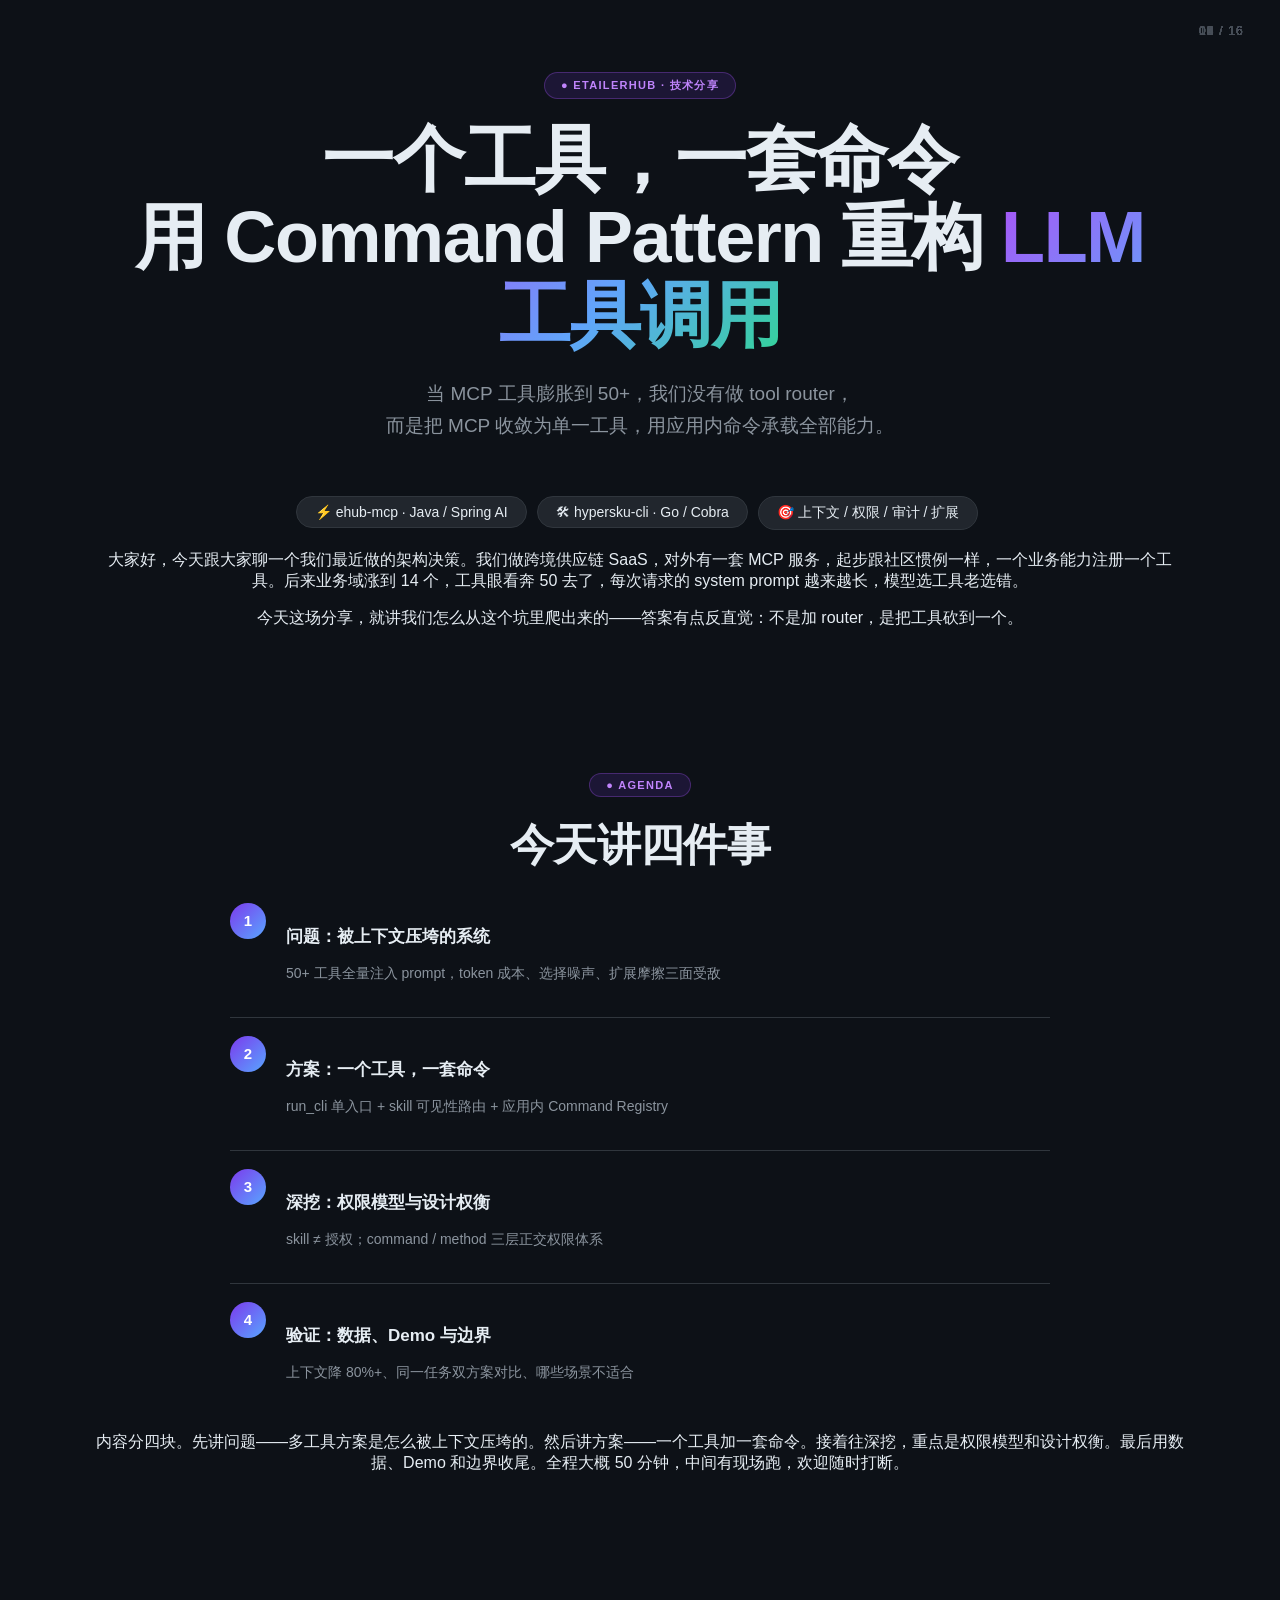
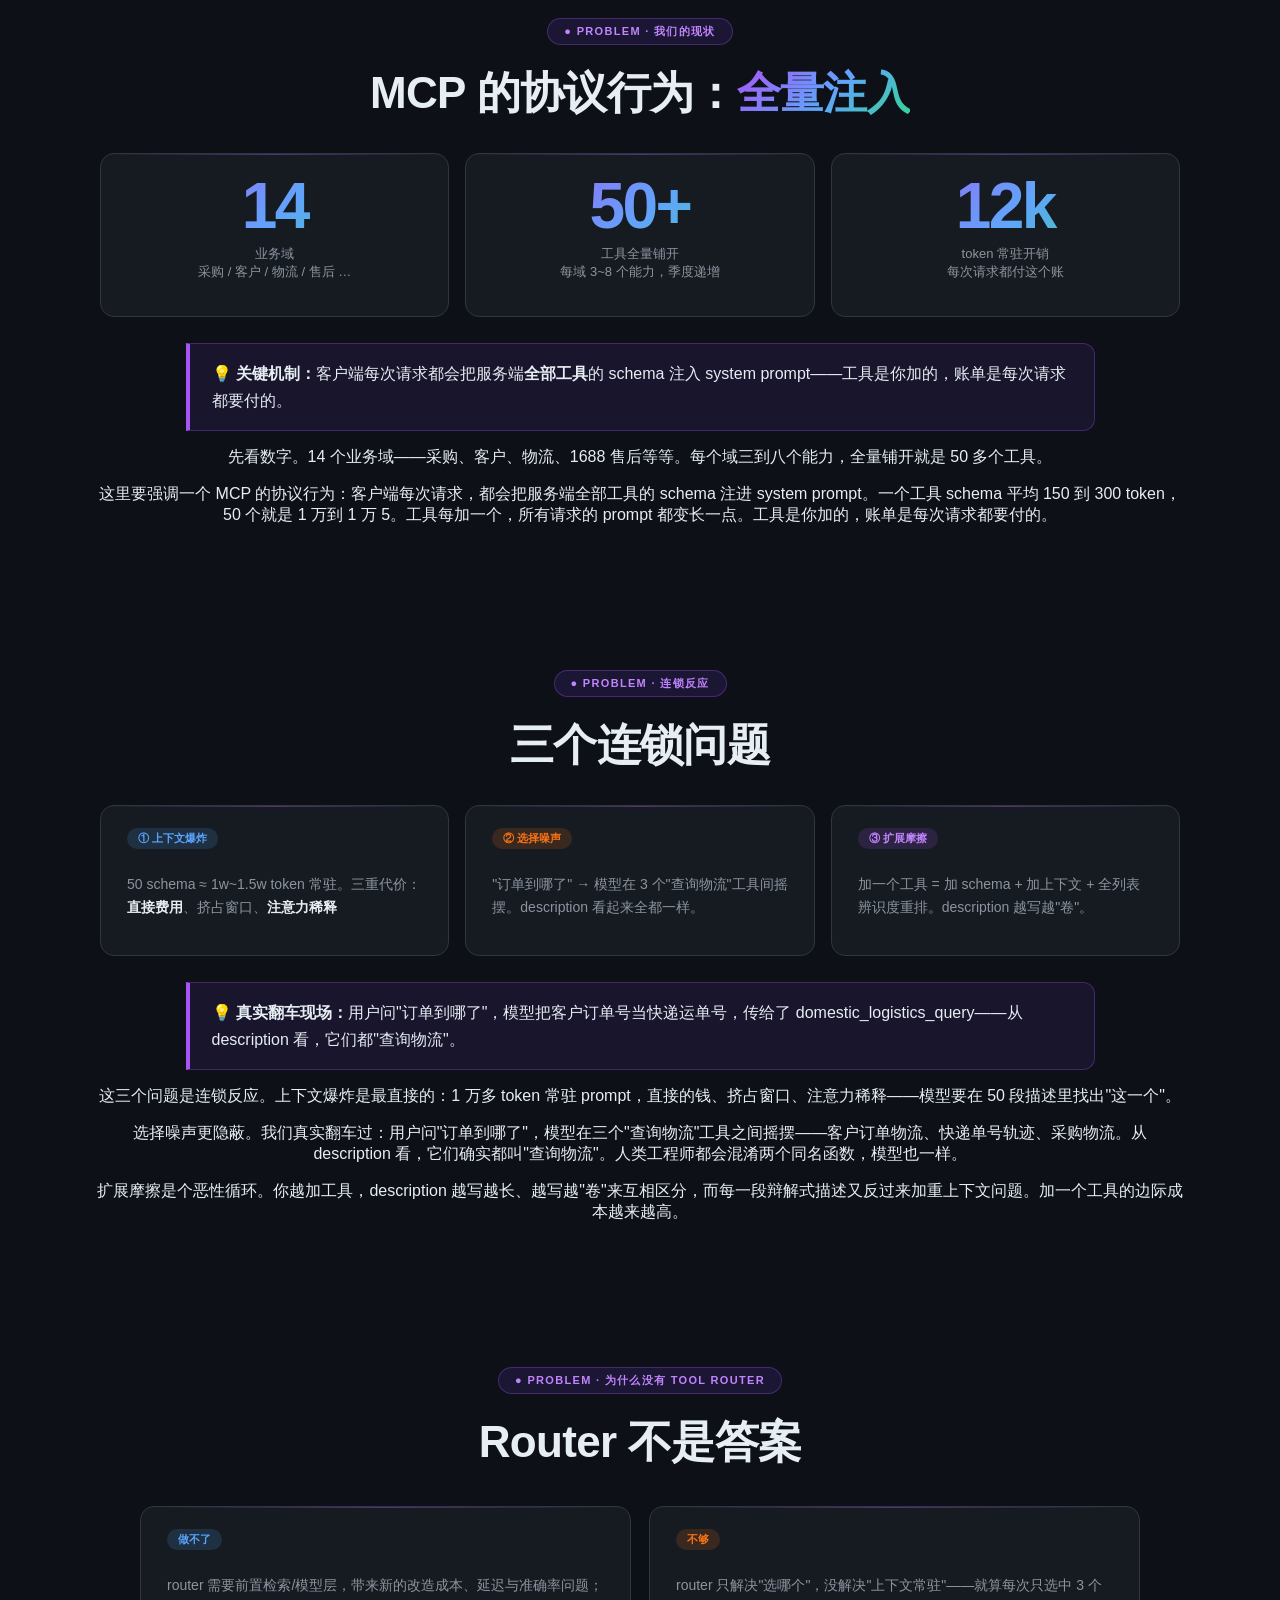
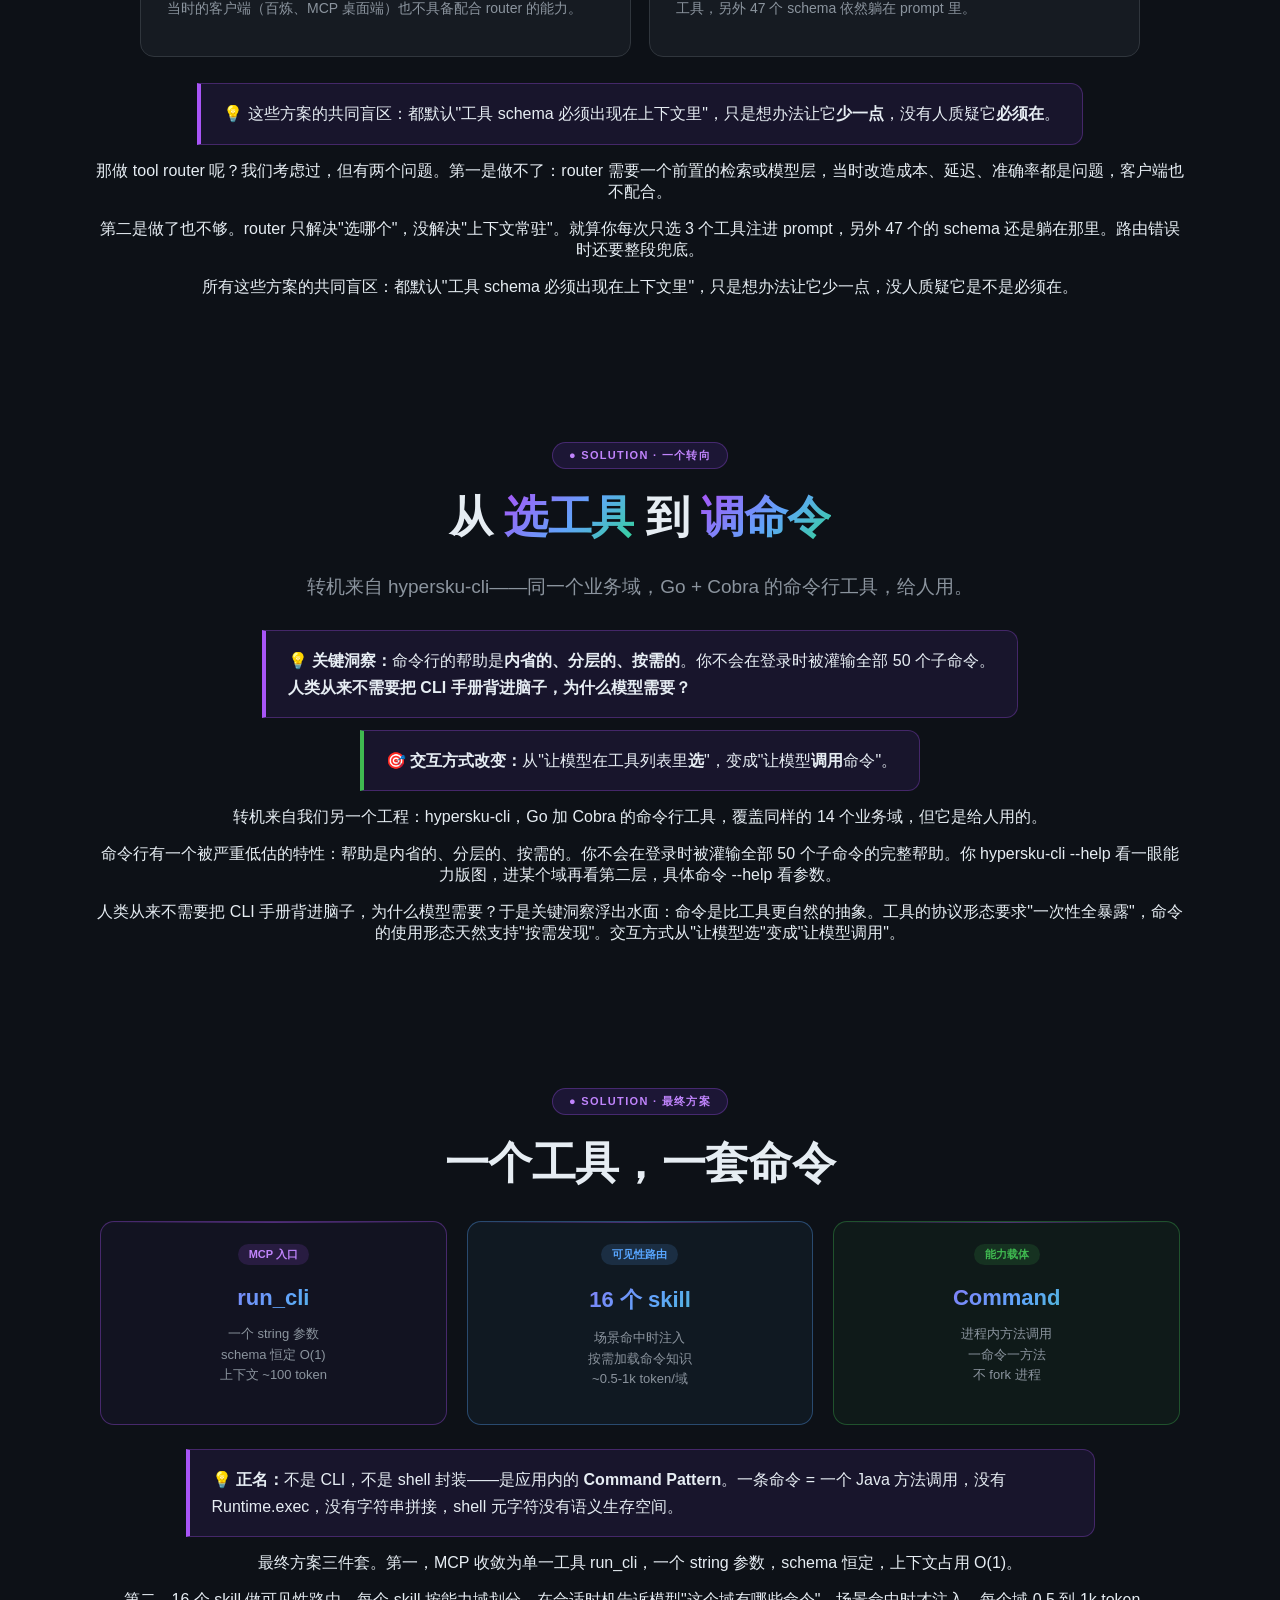
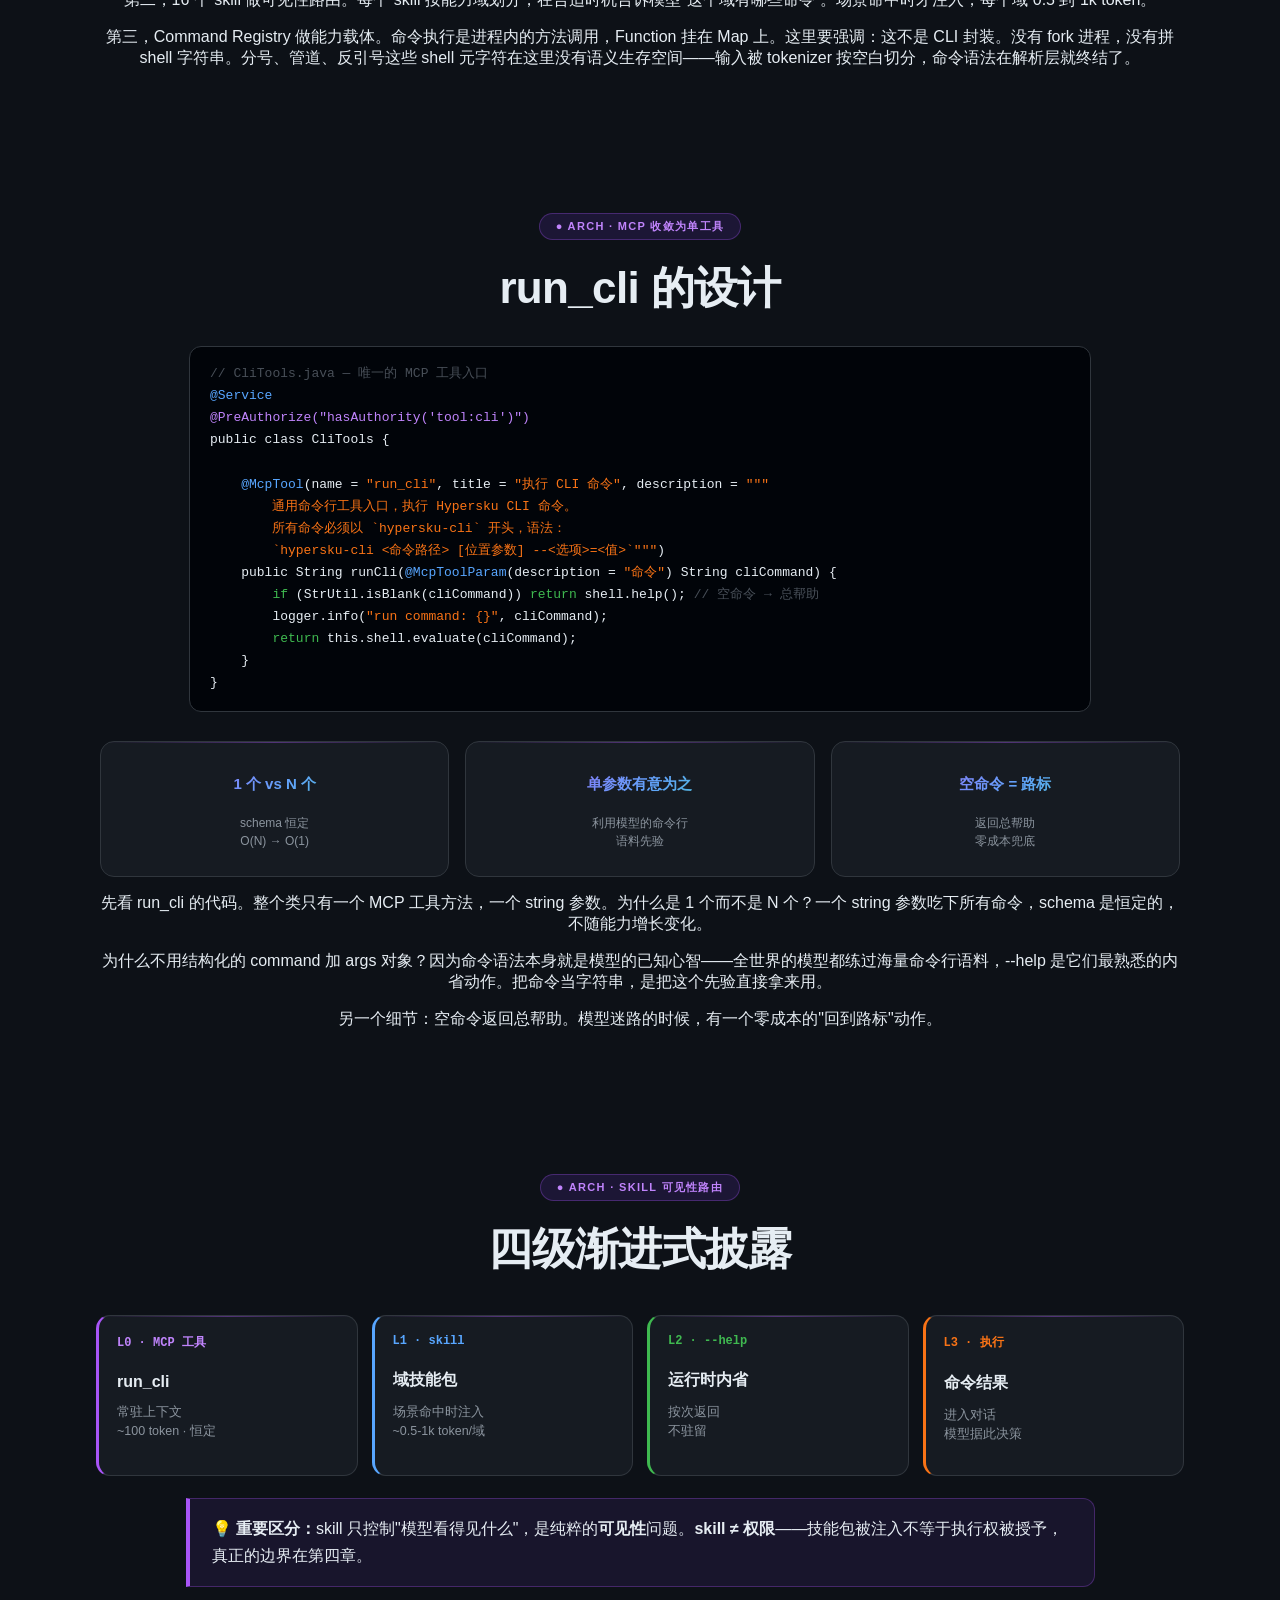
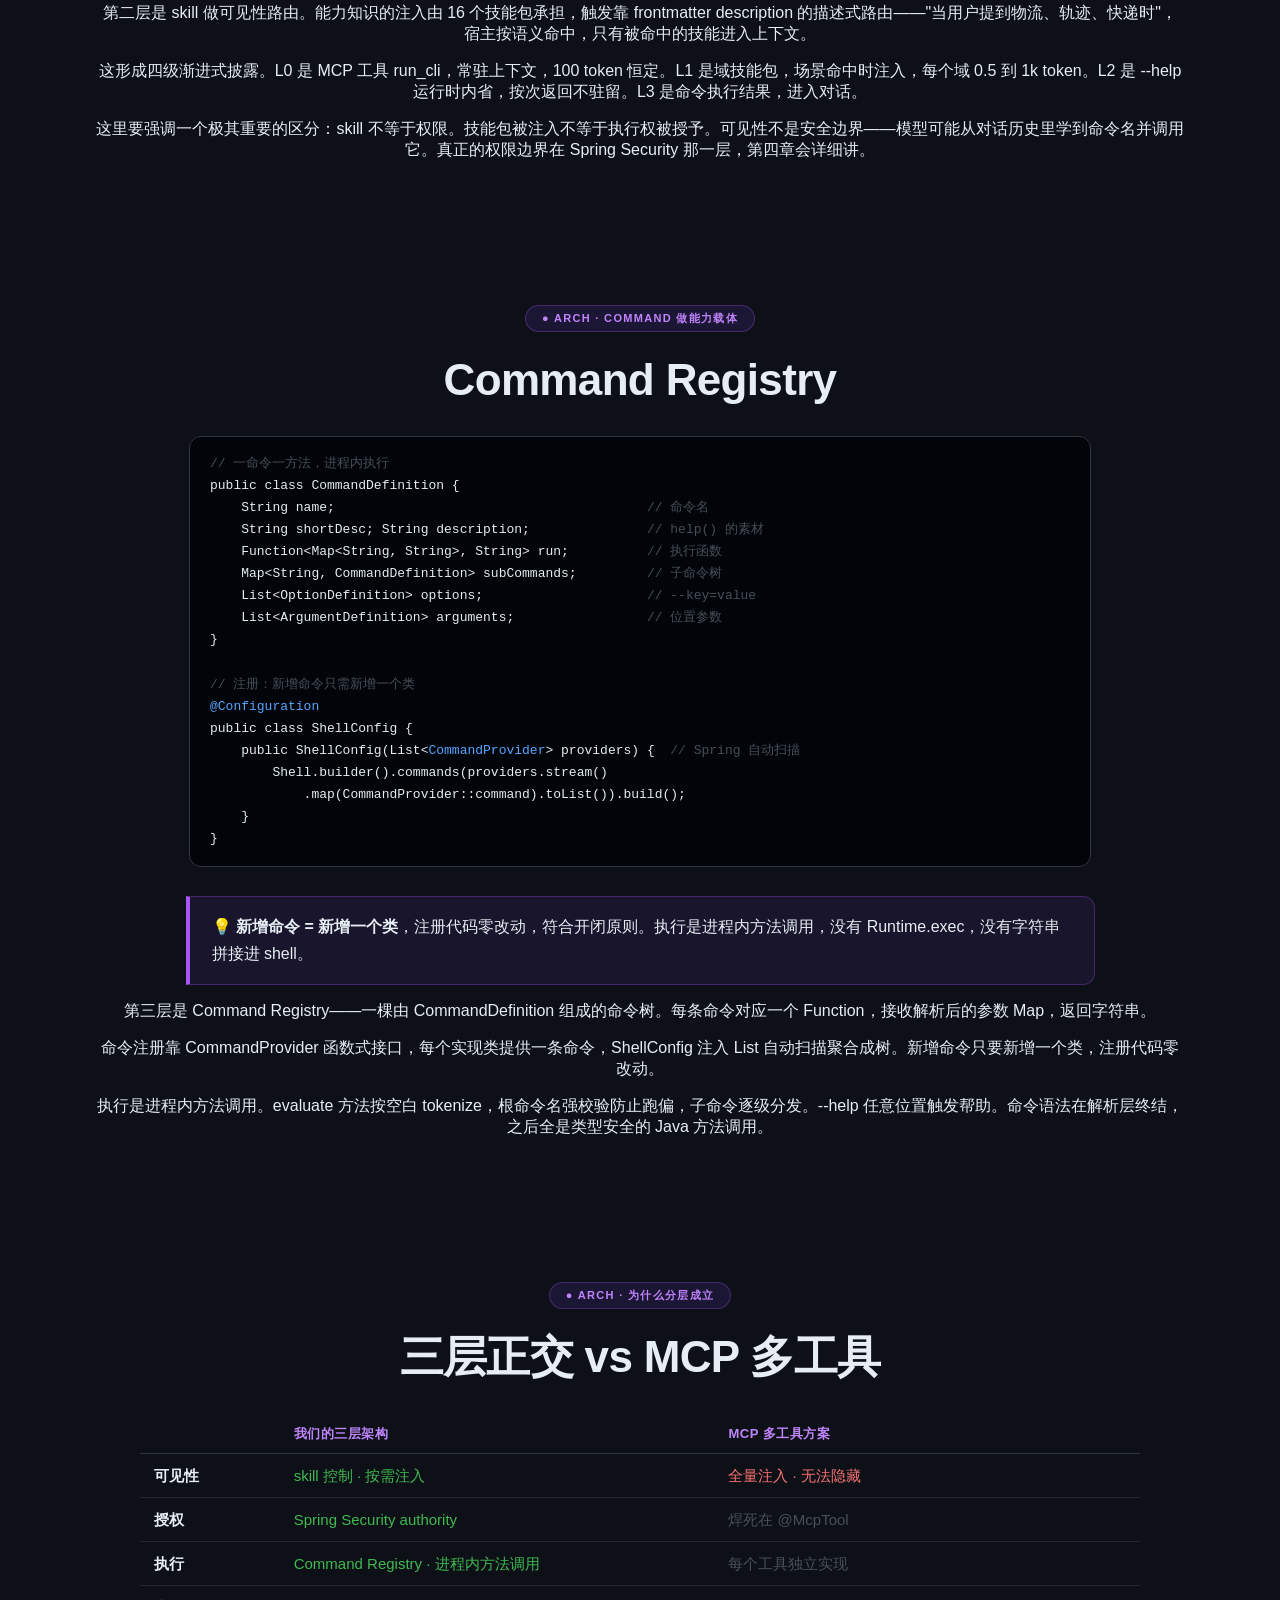
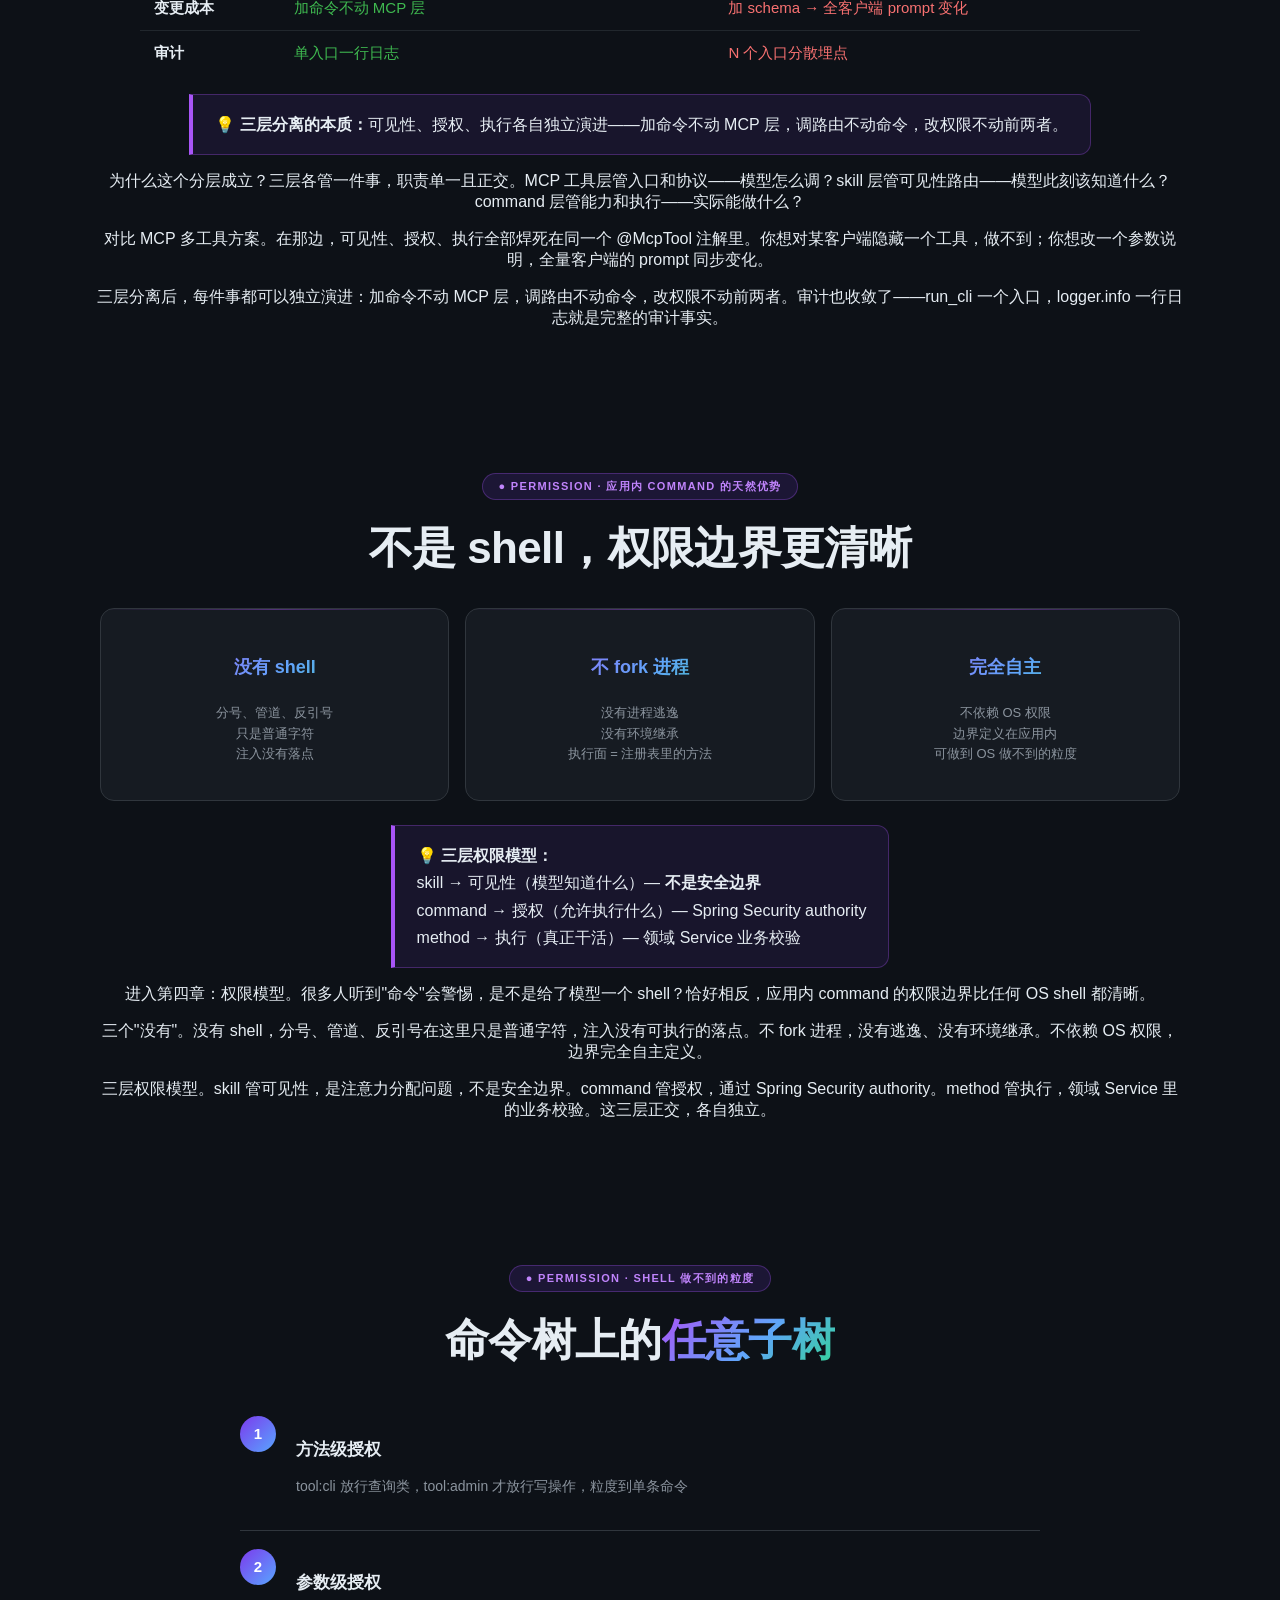
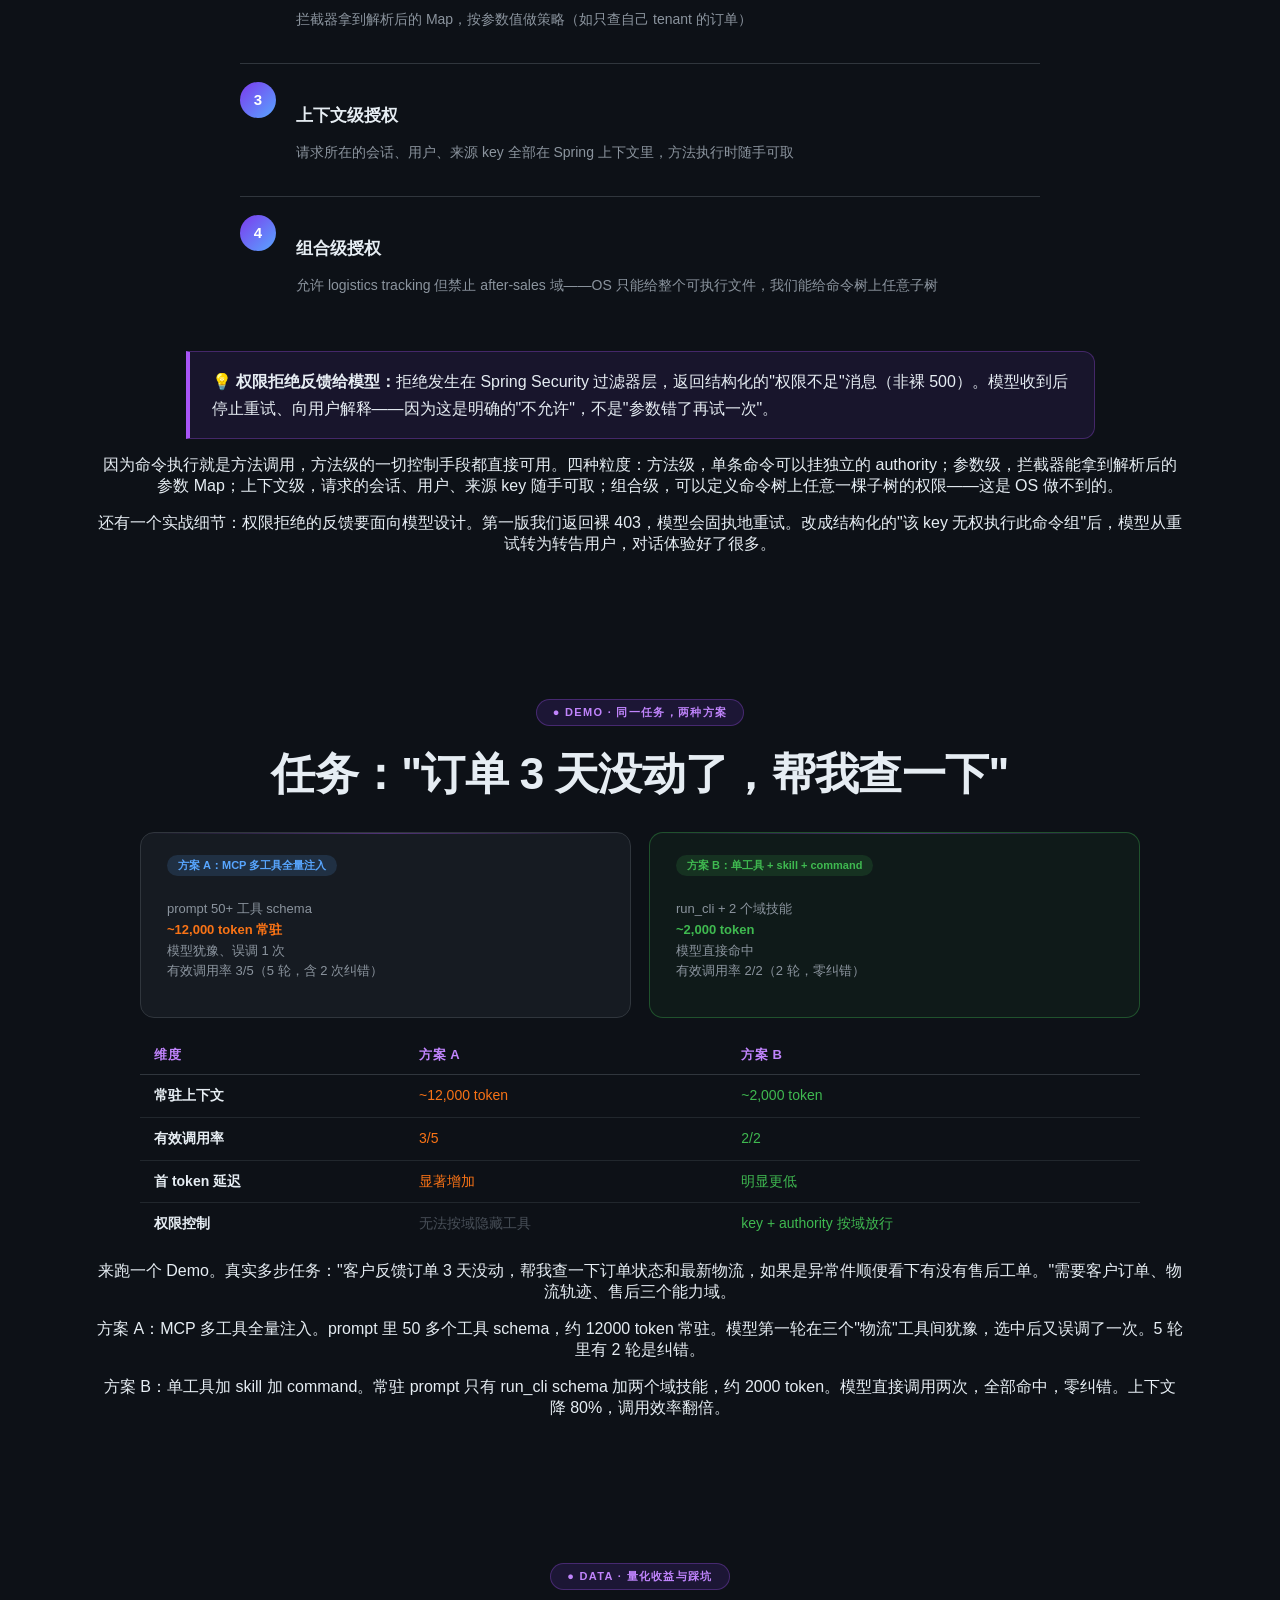
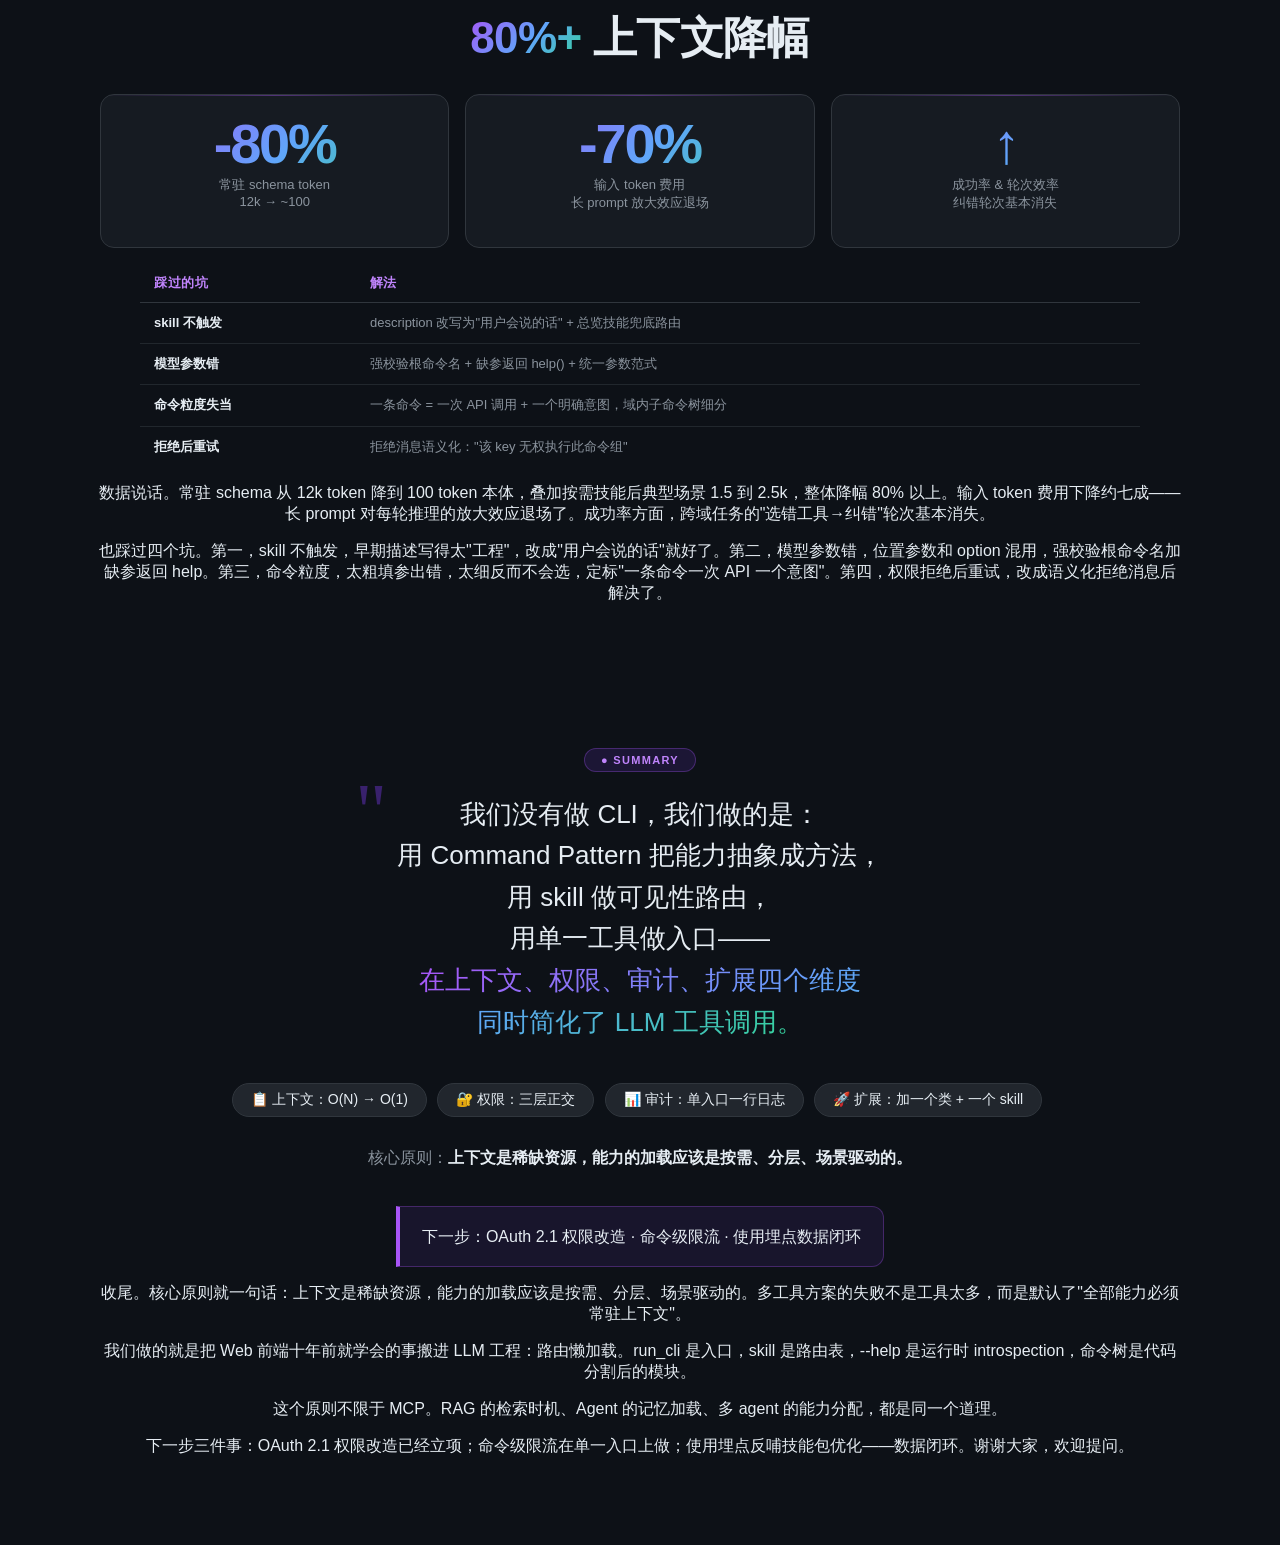
==== slides/command-pattern-llm-tools/index.html @ 3be8e72a "feat: 重构 AI 分析命令，新增 html-ppt 技能与 Command Pattern 技术文章 - 优化国际物流异常分析的命令结构与显示方式，新增工单类型和状态映射 - 更新风险等级映射值" ====
<!DOCTYPE html>
<html lang="zh-CN">
<head>
<meta charset="UTF-8">
<meta name="viewport" content="width=device-width, initial-scale=1">
<title>一个工具，一套命令：用 Command Pattern 重构 LLM 工具调用</title>
<link rel="stylesheet" href="file:///c:/Users/22595/etailerhub-workspace/hypersku-workspace-cli/.github/skills/html-ppt-skill/assets/fonts.css">
<link rel="stylesheet" href="file:///c:/Users/22595/etailerhub-workspace/hypersku-workspace-cli/.github/skills/html-ppt-skill/assets/base.css">
<link rel="stylesheet" href="style.css">
</head>
<body class="tpl-obsidian-claude-gradient">
<div class="deck">

  <!-- ===== 01 COVER ===== -->
  <section class="slide is-active">
    <div class="oc-cbg"></div><div class="oc-cgrid"></div>
    <div class="oc-snum">01 / 16</div>
    <div class="oc-tag">● ETAILERHUB · 技术分享</div>
    <h1 class="oc-h1">一个工具，一套命令<br>用 Command Pattern 重构 <span class="oc-g">LLM 工具调用</span></h1>
    <p class="oc-sub">当 MCP 工具膨胀到 50+，我们没有做 tool router，<br>而是把 MCP 收敛为单一工具，用应用内命令承载全部能力。</p>
    <div style="margin-top:32px">
      <span class="oc-pill">⚡ ehub-mcp · Java / Spring AI</span>
      <span class="oc-pill">🛠 hypersku-cli · Go / Cobra</span>
      <span class="oc-pill">🎯 上下文 / 权限 / 审计 / 扩展</span>
    </div>
    <aside class="notes">
      <p>大家好，今天跟大家聊一个我们最近做的架构决策。我们做跨境供应链 SaaS，对外有一套 MCP 服务，起步跟社区惯例一样，一个业务能力注册一个工具。后来业务域涨到 14 个，工具眼看奔 50 去了，每次请求的 system prompt 越来越长，模型选工具老选错。</p>
      <p>今天这场分享，就讲我们怎么从这个坑里爬出来的——答案有点反直觉：不是加 router，是把工具砍到一个。</p>
    </aside>
  </section>

  <!-- ===== 02 AGENDA ===== -->
  <section class="slide">
    <div class="oc-cbg"></div><div class="oc-cgrid"></div>
    <div class="oc-snum">02 / 16</div>
    <div class="oc-tag">● AGENDA</div>
    <h2 class="oc-h2">今天讲四件事</h2>
    <div class="oc-steps">
      <div class="oc-step"><div class="oc-sn">1</div><div class="oc-sc"><h4>问题：被上下文压垮的系统</h4><p>50+ 工具全量注入 prompt，token 成本、选择噪声、扩展摩擦三面受敌</p></div></div>
      <div class="oc-step"><div class="oc-sn">2</div><div class="oc-sc"><h4>方案：一个工具，一套命令</h4><p>run_cli 单入口 + skill 可见性路由 + 应用内 Command Registry</p></div></div>
      <div class="oc-step"><div class="oc-sn">3</div><div class="oc-sc"><h4>深挖：权限模型与设计权衡</h4><p>skill ≠ 授权；command / method 三层正交权限体系</p></div></div>
      <div class="oc-step"><div class="oc-sn">4</div><div class="oc-sc"><h4>验证：数据、Demo 与边界</h4><p>上下文降 80%+、同一任务双方案对比、哪些场景不适合</p></div></div>
    </div>
    <aside class="notes">
      <p>内容分四块。先讲问题——多工具方案是怎么被上下文压垮的。然后讲方案——一个工具加一套命令。接着往深挖，重点是权限模型和设计权衡。最后用数据、Demo 和边界收尾。全程大概 50 分钟，中间有现场跑，欢迎随时打断。</p>
    </aside>
  </section>

  <!-- ===== 03 PROBLEM: 现状 ===== -->
  <section class="slide">
    <div class="oc-cbg"></div><div class="oc-cgrid"></div>
    <div class="oc-snum">03 / 16</div>
    <div class="oc-tag">● PROBLEM · 我们的现状</div>
    <h2 class="oc-h2">MCP 的协议行为：<span class="oc-g">全量注入</span></h2>
    <div class="oc-grid-3" style="margin-top:20px">
      <div class="oc-card" style="text-align:center"><div class="oc-big oc-g" style="font-size:64px">14</div><p style="color:var(--oc-dim);margin-top:8px;font-size:13px">业务域<br>采购 / 客户 / 物流 / 售后 …</p></div>
      <div class="oc-card" style="text-align:center"><div class="oc-big oc-g" style="font-size:64px">50+</div><p style="color:var(--oc-dim);margin-top:8px;font-size:13px">工具全量铺开<br>每域 3~8 个能力，季度递增</p></div>
      <div class="oc-card" style="text-align:center"><div class="oc-big oc-g" style="font-size:64px">12k</div><p style="color:var(--oc-dim);margin-top:8px;font-size:13px">token 常驻开销<br>每次请求都付这个账</p></div>
    </div>
    <div class="oc-hl" style="margin-top:26px">💡 <b>关键机制：</b>客户端每次请求都会把服务端<b>全部工具</b>的 schema 注入 system prompt——工具是你加的，账单是每次请求都要付的。</div>
    <aside class="notes">
      <p>先看数字。14 个业务域——采购、客户、物流、1688 售后等等。每个域三到八个能力，全量铺开就是 50 多个工具。</p>
      <p>这里要强调一个 MCP 的协议行为：客户端每次请求，都会把服务端全部工具的 schema 注进 system prompt。一个工具 schema 平均 150 到 300 token，50 个就是 1 万到 1 万 5。工具每加一个，所有请求的 prompt 都变长一点。工具是你加的，账单是每次请求都要付的。</p>
    </aside>
  </section>

  <!-- ===== 04 PROBLEM: 三个连锁问题 ===== -->
  <section class="slide">
    <div class="oc-cbg"></div><div class="oc-cgrid"></div>
    <div class="oc-snum">04 / 16</div>
    <div class="oc-tag">● PROBLEM · 连锁反应</div>
    <h2 class="oc-h2">三个连锁问题</h2>
    <div class="oc-grid-3" style="margin-top:20px">
      <div class="oc-card"><span class="oc-badge oc-bb">① 上下文爆炸</span>
        <p style="color:var(--oc-dim);font-size:14px;line-height:1.65">50 schema ≈ 1w~1.5w token 常驻。三重代价：<b style="color:var(--oc-text)">直接费用</b>、挤占窗口、<b style="color:var(--oc-text)">注意力稀释</b></p></div>
      <div class="oc-card"><span class="oc-badge oc-bo">② 选择噪声</span>
        <p style="color:var(--oc-dim);font-size:14px;line-height:1.65">"订单到哪了" → 模型在 3 个"查询物流"工具间摇摆。description 看起来全都一样。</p></div>
      <div class="oc-card"><span class="oc-badge oc-bp">③ 扩展摩擦</span>
        <p style="color:var(--oc-dim);font-size:14px;line-height:1.65">加一个工具 = 加 schema + 加上下文 + 全列表辨识度重排。description 越写越"卷"。</p></div>
    </div>
    <div class="oc-hl" style="margin-top:26px">💡 <b>真实翻车现场：</b>用户问"订单到哪了"，模型把客户订单号当快递运单号，传给了 domestic_logistics_query——从 description 看，它们都"查询物流"。</div>
    <aside class="notes">
      <p>这三个问题是连锁反应。上下文爆炸是最直接的：1 万多 token 常驻 prompt，直接的钱、挤占窗口、注意力稀释——模型要在 50 段描述里找出"这一个"。</p>
      <p>选择噪声更隐蔽。我们真实翻车过：用户问"订单到哪了"，模型在三个"查询物流"工具之间摇摆——客户订单物流、快递单号轨迹、采购物流。从 description 看，它们确实都叫"查询物流"。人类工程师都会混淆两个同名函数，模型也一样。</p>
      <p>扩展摩擦是个恶性循环。你越加工具，description 越写越长、越写越"卷"来互相区分，而每一段辩解式描述又反过来加重上下文问题。加一个工具的边际成本越来越高。</p>
    </aside>
  </section>

  <!-- ===== 05 WHY NOT ROUTER ===== -->
  <section class="slide">
    <div class="oc-cbg"></div><div class="oc-cgrid"></div>
    <div class="oc-snum">05 / 16</div>
    <div class="oc-tag">● PROBLEM · 为什么没有 tool router</div>
    <h2 class="oc-h2">Router 不是答案</h2>
    <div class="oc-grid-2" style="margin-top:24px">
      <div class="oc-card"><span class="oc-badge oc-bb">做不了</span>
        <p style="color:var(--oc-dim);font-size:14px;line-height:1.65">router 需要前置检索/模型层，带来新的改造成本、延迟与准确率问题；当时的客户端（百炼、MCP 桌面端）也不具备配合 router 的能力。</p></div>
      <div class="oc-card"><span class="oc-badge oc-bo">不够</span>
        <p style="color:var(--oc-dim);font-size:14px;line-height:1.65">router 只解决"选哪个"，没解决"上下文常驻"——就算每次只选中 3 个工具，另外 47 个 schema 依然躺在 prompt 里。</p></div>
    </div>
    <div class="oc-hl" style="margin-top:26px">💡 这些方案的共同盲区：都默认"工具 schema 必须出现在上下文里"，只是想办法让它<b>少一点</b>，没有人质疑它<b>必须在</b>。</div>
    <aside class="notes">
      <p>那做 tool router 呢？我们考虑过，但有两个问题。第一是做不了：router 需要一个前置的检索或模型层，当时改造成本、延迟、准确率都是问题，客户端也不配合。</p>
      <p>第二是做了也不够。router 只解决"选哪个"，没解决"上下文常驻"。就算你每次只选 3 个工具注进 prompt，另外 47 个的 schema 还是躺在那里。路由错误时还要整段兜底。</p>
      <p>所有这些方案的共同盲区：都默认"工具 schema 必须出现在上下文里"，只是想办法让它少一点，没人质疑它是不是必须在。</p>
    </aside>
  </section>

  <!-- ===== 06 SOLUTION: 转向 ===== -->
  <section class="slide">
    <div class="oc-cbg"></div><div class="oc-cgrid"></div>
    <div class="oc-snum">06 / 16</div>
    <div class="oc-tag">● SOLUTION · 一个转向</div>
    <h2 class="oc-h2">从 <span class="oc-g">选工具</span> 到 <span class="oc-g">调命令</span></h2>
    <p class="oc-sub" style="text-align:center;margin:14px auto 0">转机来自 hypersku-cli——同一个业务域，Go + Cobra 的命令行工具，给人用。</p>
    <div class="oc-hl" style="margin-top:28px">💡 <b>关键洞察：</b>命令行的帮助是<b>内省的、分层的、按需的</b>。你不会在登录时被灌输全部 50 个子命令。<br><b>人类从来不需要把 CLI 手册背进脑子，为什么模型需要？</b></div>
    <div class="oc-hl" style="margin-top:12px;border-left-color:var(--oc-green)">🎯 <b>交互方式改变：</b>从"让模型在工具列表里<b>选</b>"，变成"让模型<b>调用</b>命令"。</div>
    <aside class="notes">
      <p>转机来自我们另一个工程：hypersku-cli，Go 加 Cobra 的命令行工具，覆盖同样的 14 个业务域，但它是给人用的。</p>
      <p>命令行有一个被严重低估的特性：帮助是内省的、分层的、按需的。你不会在登录时被灌输全部 50 个子命令的完整帮助。你 hypersku-cli --help 看一眼能力版图，进某个域再看第二层，具体命令 --help 看参数。</p>
      <p>人类从来不需要把 CLI 手册背进脑子，为什么模型需要？于是关键洞察浮出水面：命令是比工具更自然的抽象。工具的协议形态要求"一次性全暴露"，命令的使用形态天然支持"按需发现"。交互方式从"让模型选"变成"让模型调用"。</p>
    </aside>
  </section>

  <!-- ===== 07 SOLUTION: 架构图 ===== -->
  <section class="slide">
    <div class="oc-cbg"></div><div class="oc-cgrid"></div>
    <div class="oc-snum">07 / 16</div>
    <div class="oc-tag">● SOLUTION · 最终方案</div>
    <h2 class="oc-h2">一个工具，一套命令</h2>
    <div class="oc-grid-3" style="margin-top:18px;gap:20px">
      <div class="oc-card" style="text-align:center;border-color:rgba(168,85,247,.35);background:rgba(124,58,237,.05)">
        <span class="oc-badge oc-bp">MCP 入口</span>
        <h4 class="oc-g" style="font-size:22px;margin:10px 0 6px">run_cli</h4>
        <p style="color:var(--oc-dim);font-size:13px;line-height:1.55">一个 string 参数<br>schema 恒定 O(1)<br>上下文 ~100 token</p>
      </div>
      <div class="oc-card" style="text-align:center;border-color:rgba(88,166,255,.35);background:rgba(88,166,255,.05)">
        <span class="oc-badge oc-bb">可见性路由</span>
        <h4 class="oc-g" style="font-size:22px;margin:10px 0 6px">16 个 skill</h4>
        <p style="color:var(--oc-dim);font-size:13px;line-height:1.55">场景命中时注入<br>按需加载命令知识<br>~0.5-1k token/域</p>
      </div>
      <div class="oc-card" style="text-align:center;border-color:rgba(63,185,80,.35);background:rgba(63,185,80,.05)">
        <span class="oc-badge oc-bg">能力载体</span>
        <h4 class="oc-g" style="font-size:22px;margin:10px 0 6px">Command</h4>
        <p style="color:var(--oc-dim);font-size:13px;line-height:1.55">进程内方法调用<br>一命令一方法<br>不 fork 进程</p>
      </div>
    </div>
    <div class="oc-hl" style="margin-top:24px">💡 <b>正名：</b>不是 CLI，不是 shell 封装——是应用内的 <b>Command Pattern</b>。一条命令 = 一个 Java 方法调用，没有 Runtime.exec，没有字符串拼接，shell 元字符没有语义生存空间。</div>
    <aside class="notes">
      <p>最终方案三件套。第一，MCP 收敛为单一工具 run_cli，一个 string 参数，schema 恒定，上下文占用 O(1)。</p>
      <p>第二，16 个 skill 做可见性路由。每个 skill 按能力域划分，在合适时机告诉模型"这个域有哪些命令"。场景命中时才注入，每个域 0.5 到 1k token。</p>
      <p>第三，Command Registry 做能力载体。命令执行是进程内的方法调用，Function 挂在 Map 上。这里要强调：这不是 CLI 封装。没有 fork 进程，没有拼 shell 字符串。分号、管道、反引号这些 shell 元字符在这里没有语义生存空间——输入被 tokenizer 按空白切分，命令语法在解析层就终结了。</p>
    </aside>
  </section>

  <!-- ===== 08 ARCH: run_cli 设计 ===== -->
  <section class="slide">
    <div class="oc-cbg"></div><div class="oc-cgrid"></div>
    <div class="oc-snum">08 / 16</div>
    <div class="oc-tag">● ARCH · MCP 收敛为单工具</div>
    <h2 class="oc-h2">run_cli 的设计</h2>
    <pre class="oc-code oc-code-sm" style="margin-top:18px"><span class="cm">// CliTools.java — 唯一的 MCP 工具入口</span>
<span class="cc">@Service</span>
<span class="ca">@PreAuthorize("hasAuthority('tool:cli')")</span>
public class CliTools {

    <span class="cc">@McpTool</span>(name = <span class="cs">"run_cli"</span>, title = <span class="cs">"执行 CLI 命令"</span>, description = <span class="cs">"""
        通用命令行工具入口，执行 Hypersku CLI 命令。
        所有命令必须以 `hypersku-cli` 开头，语法：
        `hypersku-cli &lt;命令路径&gt; [位置参数] --&lt;选项&gt;=&lt;值&gt;`"""</span>)
    public String runCli(<span class="cc">@McpToolParam</span>(description = <span class="cs">"命令"</span>) String cliCommand) {
        <span class="cp">if</span> (StrUtil.isBlank(cliCommand)) <span class="cp">return</span> shell.help(); <span class="cm">// 空命令 → 总帮助</span>
        logger.info(<span class="cs">"run command: {}"</span>, cliCommand);
        <span class="cp">return</span> this.shell.evaluate(cliCommand);
    }
}</pre>
    <div class="oc-grid-3" style="margin-top:16px">
      <div class="oc-card" style="text-align:center;padding:14px"><h4 class="oc-g" style="font-size:15px">1 个 vs N 个</h4><p style="color:var(--oc-dim);font-size:12px;line-height:1.5">schema 恒定<br>O(N) → O(1)</p></div>
      <div class="oc-card" style="text-align:center;padding:14px"><h4 class="oc-g" style="font-size:15px">单参数有意为之</h4><p style="color:var(--oc-dim);font-size:12px;line-height:1.5">利用模型的命令行<br>语料先验</p></div>
      <div class="oc-card" style="text-align:center;padding:14px"><h4 class="oc-g" style="font-size:15px">空命令 = 路标</h4><p style="color:var(--oc-dim);font-size:12px;line-height:1.5">返回总帮助<br>零成本兜底</p></div>
    </div>
    <aside class="notes">
      <p>先看 run_cli 的代码。整个类只有一个 MCP 工具方法，一个 string 参数。为什么是 1 个而不是 N 个？一个 string 参数吃下所有命令，schema 是恒定的，不随能力增长变化。</p>
      <p>为什么不用结构化的 command 加 args 对象？因为命令语法本身就是模型的已知心智——全世界的模型都练过海量命令行语料，--help 是它们最熟悉的内省动作。把命令当字符串，是把这个先验直接拿来用。</p>
      <p>另一个细节：空命令返回总帮助。模型迷路的时候，有一个零成本的"回到路标"动作。</p>
    </aside>
  </section>

  <!-- ===== 09 ARCH: skill 路由 ===== -->
  <section class="slide">
    <div class="oc-cbg"></div><div class="oc-cgrid"></div>
    <div class="oc-snum">09 / 16</div>
    <div class="oc-tag">● ARCH · skill 可见性路由</div>
    <h2 class="oc-h2">四级渐进式披露</h2>
    <div class="oc-lv">
      <div class="oc-card" style="border-left:3px solid var(--oc-accent2)">
        <div class="lv-tag" style="color:var(--oc-accent3)">L0 · MCP 工具</div>
        <h4>run_cli</h4>
        <p>常驻上下文<br>~100 token · 恒定</p>
      </div>
      <div class="oc-card" style="border-left:3px solid var(--oc-blue)">
        <div class="lv-tag" style="color:var(--oc-blue)">L1 · skill</div>
        <h4>域技能包</h4>
        <p>场景命中时注入<br>~0.5-1k token/域</p>
      </div>
      <div class="oc-card" style="border-left:3px solid var(--oc-green)">
        <div class="lv-tag" style="color:var(--oc-green)">L2 · --help</div>
        <h4>运行时内省</h4>
        <p>按次返回<br>不驻留</p>
      </div>
      <div class="oc-card" style="border-left:3px solid var(--oc-orange)">
        <div class="lv-tag" style="color:var(--oc-orange)">L3 · 执行</div>
        <h4>命令结果</h4>
        <p>进入对话<br>模型据此决策</p>
      </div>
    </div>
    <div class="oc-hl" style="margin-top:22px">💡 <b>重要区分：</b>skill 只控制"模型看得见什么"，是纯粹的<b>可见性</b>问题。<b>skill ≠ 权限</b>——技能包被注入不等于执行权被授予，真正的边界在第四章。</div>
    <aside class="notes">
      <p>第二层是 skill 做可见性路由。能力知识的注入由 16 个技能包承担，触发靠 frontmatter description 的描述式路由——"当用户提到物流、轨迹、快递时"，宿主按语义命中，只有被命中的技能进入上下文。</p>
      <p>这形成四级渐进式披露。L0 是 MCP 工具 run_cli，常驻上下文，100 token 恒定。L1 是域技能包，场景命中时注入，每个域 0.5 到 1k token。L2 是 --help 运行时内省，按次返回不驻留。L3 是命令执行结果，进入对话。</p>
      <p>这里要强调一个极其重要的区分：skill 不等于权限。技能包被注入不等于执行权被授予。可见性不是安全边界——模型可能从对话历史里学到命令名并调用它。真正的权限边界在 Spring Security 那一层，第四章会详细讲。</p>
    </aside>
  </section>

  <!-- ===== 10 ARCH: CommandRegistry ===== -->
  <section class="slide">
    <div class="oc-cbg"></div><div class="oc-cgrid"></div>
    <div class="oc-snum">10 / 16</div>
    <div class="oc-tag">● ARCH · command 做能力载体</div>
    <h2 class="oc-h2">Command Registry</h2>
    <pre class="oc-code oc-code-sm" style="margin-top:16px"><span class="cm">// 一命令一方法，进程内执行</span>
public class CommandDefinition {
    String name;                                        <span class="cm">// 命令名</span>
    String shortDesc; String description;               <span class="cm">// help() 的素材</span>
    Function&lt;Map&lt;String, String&gt;, String&gt; run;          <span class="cm">// 执行函数</span>
    Map&lt;String, CommandDefinition&gt; subCommands;         <span class="cm">// 子命令树</span>
    List&lt;OptionDefinition&gt; options;                     <span class="cm">// --key=value</span>
    List&lt;ArgumentDefinition&gt; arguments;                 <span class="cm">// 位置参数</span>
}

<span class="cm">// 注册：新增命令只需新增一个类</span>
<span class="cc">@Configuration</span>
public class ShellConfig {
    public ShellConfig(List&lt;<span class="cc">CommandProvider</span>&gt; providers) {  <span class="cm">// Spring 自动扫描</span>
        Shell.builder().commands(providers.stream()
            .map(CommandProvider::command).toList()).build();
    }
}</pre>
    <div class="oc-hl" style="margin-top:16px">💡 <b>新增命令 = 新增一个类</b>，注册代码零改动，符合开闭原则。执行是进程内方法调用，没有 Runtime.exec，没有字符串拼接进 shell。</div>
    <aside class="notes">
      <p>第三层是 Command Registry——一棵由 CommandDefinition 组成的命令树。每条命令对应一个 Function，接收解析后的参数 Map，返回字符串。</p>
      <p>命令注册靠 CommandProvider 函数式接口，每个实现类提供一条命令，ShellConfig 注入 List 自动扫描聚合成树。新增命令只要新增一个类，注册代码零改动。</p>
      <p>执行是进程内方法调用。evaluate 方法按空白 tokenize，根命令名强校验防止跑偏，子命令逐级分发。--help 任意位置触发帮助。命令语法在解析层终结，之后全是类型安全的 Java 方法调用。</p>
    </aside>
  </section>

  <!-- ===== 11 ARCH: 分层对比 ===== -->
  <section class="slide">
    <div class="oc-cbg"></div><div class="oc-cgrid"></div>
    <div class="oc-snum">11 / 16</div>
    <div class="oc-tag">● ARCH · 为什么分层成立</div>
    <h2 class="oc-h2">三层正交 vs MCP 多工具</h2>
    <table class="oc-table" style="margin-top:18px">
      <tr><th></th><th>我们的三层架构</th><th>MCP 多工具方案</th></tr>
      <tr><td>可见性</td><td style="color:var(--oc-green)">skill 控制 · 按需注入</td><td style="color:var(--oc-red)">全量注入 · 无法隐藏</td></tr>
      <tr><td>授权</td><td style="color:var(--oc-green)">Spring Security authority</td><td style="color:var(--oc-dimmer)">焊死在 @McpTool</td></tr>
      <tr><td>执行</td><td style="color:var(--oc-green)">Command Registry · 进程内方法调用</td><td style="color:var(--oc-dimmer)">每个工具独立实现</td></tr>
      <tr><td>变更成本</td><td style="color:var(--oc-green)">加命令不动 MCP 层</td><td style="color:var(--oc-red)">加 schema → 全客户端 prompt 变化</td></tr>
      <tr><td>审计</td><td style="color:var(--oc-green)">单入口一行日志</td><td style="color:var(--oc-red)">N 个入口分散埋点</td></tr>
    </table>
    <div class="oc-hl" style="margin-top:20px">💡 <b>三层分离的本质：</b>可见性、授权、执行各自独立演进——加命令不动 MCP 层，调路由不动命令，改权限不动前两者。</div>
    <aside class="notes">
      <p>为什么这个分层成立？三层各管一件事，职责单一且正交。MCP 工具层管入口和协议——模型怎么调？skill 层管可见性路由——模型此刻该知道什么？command 层管能力和执行——实际能做什么？</p>
      <p>对比 MCP 多工具方案。在那边，可见性、授权、执行全部焊死在同一个 @McpTool 注解里。你想对某客户端隐藏一个工具，做不到；你想改一个参数说明，全量客户端的 prompt 同步变化。</p>
      <p>三层分离后，每件事都可以独立演进：加命令不动 MCP 层，调路由不动命令，改权限不动前两者。审计也收敛了——run_cli 一个入口，logger.info 一行日志就是完整的审计事实。</p>
    </aside>
  </section>

  <!-- ===== 12 PERMISSION: 边界 ===== -->
  <section class="slide">
    <div class="oc-cbg"></div><div class="oc-cgrid"></div>
    <div class="oc-snum">12 / 16</div>
    <div class="oc-tag">● PERMISSION · 应用内 command 的天然优势</div>
    <h2 class="oc-h2">不是 shell，权限边界更清晰</h2>
    <div class="oc-grid-3" style="margin-top:20px">
      <div class="oc-card" style="text-align:center"><h4 class="oc-g" style="font-size:18px">没有 shell</h4><p style="color:var(--oc-dim);font-size:13px;line-height:1.6;margin-top:8px">分号、管道、反引号<br>只是普通字符<br>注入没有落点</p></div>
      <div class="oc-card" style="text-align:center"><h4 class="oc-g" style="font-size:18px">不 fork 进程</h4><p style="color:var(--oc-dim);font-size:13px;line-height:1.6;margin-top:8px">没有进程逃逸<br>没有环境继承<br>执行面 = 注册表里的方法</p></div>
      <div class="oc-card" style="text-align:center"><h4 class="oc-g" style="font-size:18px">完全自主</h4><p style="color:var(--oc-dim);font-size:13px;line-height:1.6;margin-top:8px">不依赖 OS 权限<br>边界定义在应用内<br>可做到 OS 做不到的粒度</p></div>
    </div>
    <div class="oc-hl" style="margin-top:24px">💡 <b>三层权限模型：</b><br>skill → 可见性（模型知道什么）— <b>不是安全边界</b><br>command → 授权（允许执行什么）— Spring Security authority<br>method → 执行（真正干活）— 领域 Service 业务校验</div>
    <aside class="notes">
      <p>进入第四章：权限模型。很多人听到"命令"会警惕，是不是给了模型一个 shell？恰好相反，应用内 command 的权限边界比任何 OS shell 都清晰。</p>
      <p>三个"没有"。没有 shell，分号、管道、反引号在这里只是普通字符，注入没有可执行的落点。不 fork 进程，没有逃逸、没有环境继承。不依赖 OS 权限，边界完全自主定义。</p>
      <p>三层权限模型。skill 管可见性，是注意力分配问题，不是安全边界。command 管授权，通过 Spring Security authority。method 管执行，领域 Service 里的业务校验。这三层正交，各自独立。</p>
    </aside>
  </section>

  <!-- ===== 13 PERMISSION: 粒度 ===== -->
  <section class="slide">
    <div class="oc-cbg"></div><div class="oc-cgrid"></div>
    <div class="oc-snum">13 / 16</div>
    <div class="oc-tag">● PERMISSION · shell 做不到的粒度</div>
    <h2 class="oc-h2">命令树上的<span class="oc-g">任意子树</span></h2>
    <div class="oc-steps" style="max-width:800px;margin-top:18px">
      <div class="oc-step"><div class="oc-sn">1</div><div class="oc-sc"><h4>方法级授权</h4><p>tool:cli 放行查询类，tool:admin 才放行写操作，粒度到单条命令</p></div></div>
      <div class="oc-step"><div class="oc-sn">2</div><div class="oc-sc"><h4>参数级授权</h4><p>拦截器拿到解析后的 Map，按参数值做策略（如只查自己 tenant 的订单）</p></div></div>
      <div class="oc-step"><div class="oc-sn">3</div><div class="oc-sc"><h4>上下文级授权</h4><p>请求所在的会话、用户、来源 key 全部在 Spring 上下文里，方法执行时随手可取</p></div></div>
      <div class="oc-step"><div class="oc-sn">4</div><div class="oc-sc"><h4>组合级授权</h4><p>允许 logistics tracking 但禁止 after-sales 域——OS 只能给整个可执行文件，我们能给命令树上任意子树</p></div></div>
    </div>
    <div class="oc-hl" style="margin-top:22px">💡 <b>权限拒绝反馈给模型：</b>拒绝发生在 Spring Security 过滤器层，返回结构化的"权限不足"消息（非裸 500）。模型收到后停止重试、向用户解释——因为这是明确的"不允许"，不是"参数错了再试一次"。</div>
    <aside class="notes">
      <p>因为命令执行就是方法调用，方法级的一切控制手段都直接可用。四种粒度：方法级，单条命令可以挂独立的 authority；参数级，拦截器能拿到解析后的参数 Map；上下文级，请求的会话、用户、来源 key 随手可取；组合级，可以定义命令树上任意一棵子树的权限——这是 OS 做不到的。</p>
      <p>还有一个实战细节：权限拒绝的反馈要面向模型设计。第一版我们返回裸 403，模型会固执地重试。改成结构化的"该 key 无权执行此命令组"后，模型从重试转为转告用户，对话体验好了很多。</p>
    </aside>
  </section>

  <!-- ===== 14 DEMO: 双方案对比 ===== -->
  <section class="slide">
    <div class="oc-cbg"></div><div class="oc-cgrid"></div>
    <div class="oc-snum">14 / 16</div>
    <div class="oc-tag">● DEMO · 同一任务，两种方案</div>
    <h2 class="oc-h2">任务："订单 3 天没动了，帮我查一下"</h2>
    <div class="oc-grid-2" style="margin-top:18px">
      <div class="oc-card"><span class="oc-badge oc-bb">方案 A：MCP 多工具全量注入</span>
        <p style="color:var(--oc-dim);font-size:13px;line-height:1.6">prompt 50+ 工具 schema<br><b style="color:var(--oc-orange)">~12,000 token 常驻</b><br>模型犹豫、误调 1 次<br>有效调用率 3/5（5 轮，含 2 次纠错）</p></div>
      <div class="oc-card" style="border-color:rgba(63,185,80,.35);background:rgba(63,185,80,.05)"><span class="oc-badge oc-bg">方案 B：单工具 + skill + command</span>
        <p style="color:var(--oc-dim);font-size:13px;line-height:1.6">run_cli + 2 个域技能<br><b style="color:var(--oc-green)">~2,000 token</b><br>模型直接命中<br>有效调用率 2/2（2 轮，零纠错）</p></div>
    </div>
    <table class="oc-table" style="margin-top:18px;font-size:14px">
      <tr><th>维度</th><th>方案 A</th><th>方案 B</th></tr>
      <tr><td>常驻上下文</td><td style="color:var(--oc-orange)">~12,000 token</td><td style="color:var(--oc-green)">~2,000 token</td></tr>
      <tr><td>有效调用率</td><td style="color:var(--oc-orange)">3/5</td><td style="color:var(--oc-green)">2/2</td></tr>
      <tr><td>首 token 延迟</td><td style="color:var(--oc-orange)">显著增加</td><td style="color:var(--oc-green)">明显更低</td></tr>
      <tr><td>权限控制</td><td style="color:var(--oc-dimmer)">无法按域隐藏工具</td><td style="color:var(--oc-green)">key + authority 按域放行</td></tr>
    </table>
    <aside class="notes">
      <p>来跑一个 Demo。真实多步任务："客户反馈订单 3 天没动，帮我查一下订单状态和最新物流，如果是异常件顺便看下有没有售后工单。"需要客户订单、物流轨迹、售后三个能力域。</p>
      <p>方案 A：MCP 多工具全量注入。prompt 里 50 多个工具 schema，约 12000 token 常驻。模型第一轮在三个"物流"工具间犹豫，选中后又误调了一次。5 轮里有 2 轮是纠错。</p>
      <p>方案 B：单工具加 skill 加 command。常驻 prompt 只有 run_cli schema 加两个域技能，约 2000 token。模型直接调用两次，全部命中，零纠错。上下文降 80%，调用效率翻倍。</p>
    </aside>
  </section>

  <!-- ===== 15 DATA: 数据与踩坑 ===== -->
  <section class="slide">
    <div class="oc-cbg"></div><div class="oc-cgrid"></div>
    <div class="oc-snum">15 / 16</div>
    <div class="oc-tag">● DATA · 量化收益与踩坑</div>
    <h2 class="oc-h2"><span class="oc-g">80%+</span> 上下文降幅</h2>
    <div class="oc-grid-3" style="margin-top:16px">
      <div class="oc-card" style="text-align:center"><div class="oc-big oc-g" style="font-size:56px">-80%</div><p style="color:var(--oc-dim);margin-top:6px;font-size:13px">常驻 schema token<br>12k → ~100</p></div>
      <div class="oc-card" style="text-align:center"><div class="oc-big oc-g" style="font-size:56px">-70%</div><p style="color:var(--oc-dim);margin-top:6px;font-size:13px">输入 token 费用<br>长 prompt 放大效应退场</p></div>
      <div class="oc-card" style="text-align:center"><div class="oc-big oc-g" style="font-size:56px">↑</div><p style="color:var(--oc-dim);margin-top:6px;font-size:13px">成功率 & 轮次效率<br>纠错轮次基本消失</p></div>
    </div>
    <table class="oc-table" style="margin-top:16px;font-size:13px">
      <tr><th>踩过的坑</th><th>解法</th></tr>
      <tr><td>skill 不触发</td><td>description 改写为"用户会说的话" + 总览技能兜底路由</td></tr>
      <tr><td>模型参数错</td><td>强校验根命令名 + 缺参返回 help() + 统一参数范式</td></tr>
      <tr><td>命令粒度失当</td><td>一条命令 = 一次 API 调用 + 一个明确意图，域内子命令树细分</td></tr>
      <tr><td>拒绝后重试</td><td>拒绝消息语义化："该 key 无权执行此命令组"</td></tr>
    </table>
    <aside class="notes">
      <p>数据说话。常驻 schema 从 12k token 降到 100 token 本体，叠加按需技能后典型场景 1.5 到 2.5k，整体降幅 80% 以上。输入 token 费用下降约七成——长 prompt 对每轮推理的放大效应退场了。成功率方面，跨域任务的"选错工具→纠错"轮次基本消失。</p>
      <p>也踩过四个坑。第一，skill 不触发，早期描述写得太"工程"，改成"用户会说的话"就好了。第二，模型参数错，位置参数和 option 混用，强校验根命令名加缺参返回 help。第三，命令粒度，太粗填参出错，太细反而不会选，定标"一条命令一次 API 一个意图"。第四，权限拒绝后重试，改成语义化拒绝消息后解决了。</p>
    </aside>
  </section>

  <!-- ===== 16 THANKS ===== -->
  <section class="slide">
    <div class="oc-cbg"></div><div class="oc-cgrid"></div>
    <div class="oc-snum">16 / 16</div>
    <div class="oc-tag">● SUMMARY</div>
    <div class="oc-quote">
      <blockquote>我们没有做 CLI，我们做的是：<br>用 Command Pattern 把能力抽象成方法，<br>用 skill 做可见性路由，<br>用单一工具做入口——<br><span class="oc-g">在上下文、权限、审计、扩展四个维度<br>同时简化了 LLM 工具调用。</span></blockquote>
    </div>
    <div style="margin-top:36px">
      <span class="oc-pill">📋 上下文：O(N) → O(1)</span>
      <span class="oc-pill">🔐 权限：三层正交</span>
      <span class="oc-pill">📊 审计：单入口一行日志</span>
      <span class="oc-pill">🚀 扩展：加一个类 + 一个 skill</span>
    </div>
    <p class="oc-sub" style="margin-top:24px;font-size:16px">核心原则：<b style="color:var(--oc-text)">上下文是稀缺资源，能力的加载应该是按需、分层、场景驱动的。</b></p>
    <div class="oc-hl" style="margin-top:18px">下一步：OAuth 2.1 权限改造 · 命令级限流 · 使用埋点数据闭环</div>
    <aside class="notes">
      <p>收尾。核心原则就一句话：上下文是稀缺资源，能力的加载应该是按需、分层、场景驱动的。多工具方案的失败不是工具太多，而是默认了"全部能力必须常驻上下文"。</p>
      <p>我们做的就是把 Web 前端十年前就学会的事搬进 LLM 工程：路由懒加载。run_cli 是入口，skill 是路由表，--help 是运行时 introspection，命令树是代码分割后的模块。</p>
      <p>这个原则不限于 MCP。RAG 的检索时机、Agent 的记忆加载、多 agent 的能力分配，都是同一个道理。</p>
      <p>下一步三件事：OAuth 2.1 权限改造已经立项；命令级限流在单一入口上做；使用埋点反哺技能包优化——数据闭环。谢谢大家，欢迎提问。</p>
    </aside>
  </section>

</div>
<script src="file:///c:/Users/22595/etailerhub-workspace/hypersku-workspace-cli/.github/skills/html-ppt-skill/assets/runtime.js"></script>
</body>
</html>
---- slides/command-pattern-llm-tools/style.css ----
/* obsidian-claude-gradient — 紫色暗底 + GitHub-ish 渐变卡（deck 本地副本） */
.tpl-obsidian-claude-gradient{
  --oc-bg:#0d1117;
  --oc-surface:#161b22;
  --oc-surface2:#21262d;
  --oc-border:#30363d;
  --oc-accent:#7c3aed;
  --oc-accent2:#a855f7;
  --oc-accent3:#c084fc;
  --oc-green:#3fb950;
  --oc-blue:#58a6ff;
  --oc-orange:#f97316;
  --oc-yellow:#fbbf24;
  --oc-red:#f87171;
  --oc-text:#e6edf3;
  --oc-dim:#8b949e;
  --oc-dimmer:#484f58;
  background:var(--oc-bg);
  color:var(--oc-text);
  font-family:'Inter','Noto Sans SC','PingFang SC',-apple-system,sans-serif;
}
.tpl-obsidian-claude-gradient .slide{background:var(--oc-bg);color:var(--oc-text);padding:64px 88px;display:flex;flex-direction:column;justify-content:center;align-items:center;text-align:center;overflow:hidden}
.tpl-obsidian-claude-gradient .oc-cbg{position:absolute;inset:0;pointer-events:none;background:radial-gradient(ellipse at 28% 38%,rgba(124,58,237,.25) 0%,transparent 60%),radial-gradient(ellipse at 72% 62%,rgba(88,166,255,.18) 0%,transparent 60%)}
.tpl-obsidian-claude-gradient .oc-cgrid{position:absolute;inset:0;pointer-events:none;background-image:linear-gradient(rgba(48,54,61,.4) 1px,transparent 1px),linear-gradient(90deg,rgba(48,54,61,.4) 1px,transparent 1px);background-size:60px 60px;mask-image:radial-gradient(ellipse at center,black 35%,transparent 80%)}
.tpl-obsidian-claude-gradient .slide > *{position:relative;z-index:2}
.tpl-obsidian-claude-gradient .oc-snum{position:absolute;top:24px;right:36px;color:var(--oc-dimmer);font-size:12px;letter-spacing:.1em;z-index:3}
.tpl-obsidian-claude-gradient .oc-tag{display:inline-flex;align-items:center;gap:6px;font-size:11px;font-weight:700;letter-spacing:.12em;text-transform:uppercase;color:var(--oc-accent3);background:rgba(124,58,237,.14);border:1px solid rgba(168,85,247,.3);padding:5px 16px;border-radius:999px;margin-bottom:22px}
.tpl-obsidian-claude-gradient .oc-h1{font-size:72px;font-weight:800;line-height:1.08;letter-spacing:-.02em;margin:0 0 10px;color:var(--oc-text)}
.tpl-obsidian-claude-gradient .oc-h2{font-size:44px;font-weight:700;line-height:1.18;letter-spacing:-.015em;margin:0 0 14px}
.tpl-obsidian-claude-gradient .oc-sub{font-size:19px;color:var(--oc-dim);line-height:1.65;max-width:720px;margin-top:14px}
.tpl-obsidian-claude-gradient .oc-g{background:linear-gradient(135deg,#a855f7 0%,#60a5fa 55%,#34d399 100%);-webkit-background-clip:text;background-clip:text;-webkit-text-fill-color:transparent}
.tpl-obsidian-claude-gradient .oc-card{background:var(--oc-surface);border:1px solid var(--oc-border);border-radius:14px;padding:22px 26px;text-align:left;position:relative;overflow:hidden}
.tpl-obsidian-claude-gradient .oc-card::before{content:'';position:absolute;top:0;left:0;right:0;height:1px;background:linear-gradient(90deg,transparent,rgba(168,85,247,.4),transparent)}
.tpl-obsidian-claude-gradient .oc-grid-2{display:grid;grid-template-columns:1fr 1fr;gap:18px;width:100%;max-width:1000px;margin-top:24px}
.tpl-obsidian-claude-gradient .oc-grid-3{display:grid;grid-template-columns:1fr 1fr 1fr;gap:16px;width:100%;max-width:1080px;margin-top:24px}
.tpl-obsidian-claude-gradient .oc-badge{display:inline-flex;align-items:center;gap:5px;font-size:11px;font-weight:600;padding:3px 11px;border-radius:999px;margin-bottom:10px}
.tpl-obsidian-claude-gradient .oc-bp{background:rgba(168,85,247,.15);color:var(--oc-accent3)}
.tpl-obsidian-claude-gradient .oc-bb{background:rgba(88,166,255,.15);color:var(--oc-blue)}
.tpl-obsidian-claude-gradient .oc-bg{background:rgba(63,185,80,.15);color:var(--oc-green)}
.tpl-obsidian-claude-gradient .oc-bo{background:rgba(249,115,22,.15);color:var(--oc-orange)}
.tpl-obsidian-claude-gradient .oc-code{background:#010409;border:1px solid var(--oc-border);border-radius:12px;padding:20px 24px;font-family:'JetBrains Mono',monospace;font-size:14px;line-height:1.85;width:100%;max-width:860px;text-align:left;color:#e6edf3}
.tpl-obsidian-claude-gradient .oc-code .cp{color:var(--oc-green)}
.tpl-obsidian-claude-gradient .oc-code .cc{color:var(--oc-blue)}
.tpl-obsidian-claude-gradient .oc-code .ca{color:var(--oc-accent3)}
.tpl-obsidian-claude-gradient .oc-code .cm{color:var(--oc-dimmer)}
.tpl-obsidian-claude-gradient .oc-code .cs{color:var(--oc-orange)}
.tpl-obsidian-claude-gradient .oc-hl{background:rgba(124,58,237,.1);border:1px solid rgba(168,85,247,.3);border-left:4px solid var(--oc-accent2);border-radius:0 12px 12px 0;padding:16px 22px;font-size:16px;line-height:1.7;max-width:860px;text-align:left}
.tpl-obsidian-claude-gradient .oc-steps{display:flex;flex-direction:column;gap:0;width:100%;max-width:820px;text-align:left}
.tpl-obsidian-claude-gradient .oc-step{display:flex;gap:20px;align-items:flex-start;padding:18px 0;border-bottom:1px solid var(--oc-border)}
.tpl-obsidian-claude-gradient .oc-step:last-child{border-bottom:none}
.tpl-obsidian-claude-gradient .oc-sn{width:36px;height:36px;flex-shrink:0;border-radius:50%;display:flex;align-items:center;justify-content:center;font-weight:700;font-size:15px;background:linear-gradient(135deg,var(--oc-accent),var(--oc-blue));color:#fff}
.tpl-obsidian-claude-gradient .oc-sc h4{font-size:17px;font-weight:600;margin-bottom:6px;color:var(--oc-text)}
.tpl-obsidian-claude-gradient .oc-sc p{font-size:14px;color:var(--oc-dim);line-height:1.6}
.tpl-obsidian-claude-gradient .oc-pill{display:inline-flex;align-items:center;gap:8px;background:var(--oc-surface2);border:1px solid var(--oc-border);border-radius:999px;padding:7px 18px;font-size:14px;font-weight:500;color:var(--oc-text);margin:4px 6px 4px 0}
.tpl-obsidian-claude-gradient .oc-quote{max-width:800px}
.tpl-obsidian-claude-gradient .oc-quote blockquote{font-size:26px;font-weight:500;line-height:1.6;position:relative;padding:0 36px;margin:0;color:var(--oc-text)}
.tpl-obsidian-claude-gradient .oc-quote blockquote::before{content:'"';position:absolute;left:-6px;top:-22px;font-size:78px;color:var(--oc-accent);opacity:.4;font-family:Georgia,serif;line-height:1}
.tpl-obsidian-claude-gradient .oc-quote .attr{margin-top:20px;font-size:13px;color:var(--oc-dim)}
.tpl-obsidian-claude-gradient .oc-big{font-size:140px;font-weight:900;line-height:.95;letter-spacing:-.04em}

/* ---- deck 扩展：对比表格 / 横向流程 / L0-L3 披露层级 ---- */
.tpl-obsidian-claude-gradient .oc-table{width:100%;max-width:1000px;border-collapse:collapse;font-size:15px;text-align:left;margin-top:22px}
.tpl-obsidian-claude-gradient .oc-table th{color:var(--oc-accent3);font-weight:700;font-size:13px;letter-spacing:.04em;padding:10px 14px;border-bottom:1px solid var(--oc-border)}
.tpl-obsidian-claude-gradient .oc-table td{padding:10px 14px;border-bottom:1px solid rgba(48,54,61,.6);color:var(--oc-dim);line-height:1.55}
.tpl-obsidian-claude-gradient .oc-table td:first-child{color:var(--oc-text);font-weight:600;white-space:nowrap}
.tpl-obsidian-claude-gradient .oc-table tr:last-child td{border-bottom:none}
.tpl-obsidian-claude-gradient .oc-flow{display:flex;align-items:stretch;justify-content:center;gap:12px;width:100%;max-width:1080px;margin-top:26px}
.tpl-obsidian-claude-gradient .oc-flow .oc-card{flex:1;padding:16px 18px}
.tpl-obsidian-claude-gradient .oc-flow .oc-arrow{align-self:center;color:var(--oc-accent3);font-size:26px;font-weight:700;flex-shrink:0}
.tpl-obsidian-claude-gradient .oc-flow h4{font-size:16px;margin-bottom:6px}
.tpl-obsidian-claude-gradient .oc-flow p{font-size:12.5px;color:var(--oc-dim);line-height:1.55}
.tpl-obsidian-claude-gradient .oc-lv{display:flex;gap:14px;width:100%;max-width:1120px;margin-top:26px}
.tpl-obsidian-claude-gradient .oc-lv .oc-card{flex:1;padding:18px 18px}
.tpl-obsidian-claude-gradient .oc-lv .lv-tag{font-family:'JetBrains Mono',monospace;font-size:12px;font-weight:700;margin-bottom:8px}
.tpl-obsidian-claude-gradient .oc-lv h4{font-size:16px;margin-bottom:6px}
.tpl-obsidian-claude-gradient .oc-lv p{font-size:12.5px;color:var(--oc-dim);line-height:1.55}
.tpl-obsidian-claude-gradient .oc-mono{font-family:'JetBrains Mono',monospace}
.tpl-obsidian-claude-gradient .oc-code-sm{font-size:13px;line-height:1.7;padding:16px 20px}
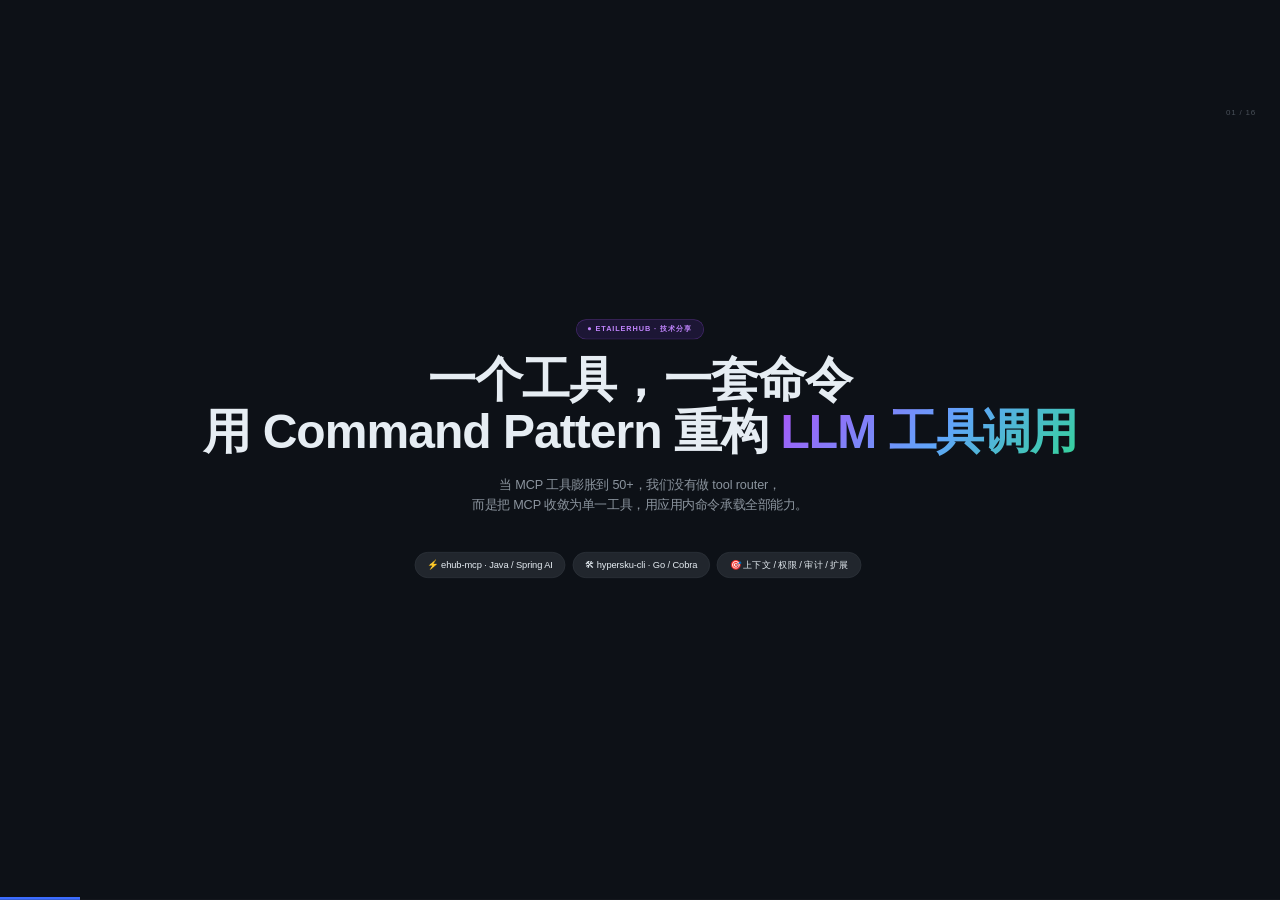
==== commit b03cfb88: "docs: add slide presentation usage guide" ====
--- a/slides/command-pattern-llm-tools/index.html
+++ b/slides/command-pattern-llm-tools/index.html
@@ -4,8 +4,8 @@
 <meta charset="UTF-8">
 <meta name="viewport" content="width=device-width, initial-scale=1">
 <title>一个工具，一套命令：用 Command Pattern 重构 LLM 工具调用</title>
-<link rel="stylesheet" href="file:///c:/Users/22595/etailerhub-workspace/hypersku-workspace-cli/.github/skills/html-ppt-skill/assets/fonts.css">
-<link rel="stylesheet" href="file:///c:/Users/22595/etailerhub-workspace/hypersku-workspace-cli/.github/skills/html-ppt-skill/assets/base.css">
+<link rel="stylesheet" href="../../../.github/skills/html-ppt-skill/assets/fonts.css">
+<link rel="stylesheet" href="../../../.github/skills/html-ppt-skill/assets/base.css">
 <link rel="stylesheet" href="style.css">
 </head>
 <body class="tpl-obsidian-claude-gradient">
@@ -389,6 +389,6 @@
   </section>
 
 </div>
-<script src="file:///c:/Users/22595/etailerhub-workspace/hypersku-workspace-cli/.github/skills/html-ppt-skill/assets/runtime.js"></script>
+<script src="../../../.github/skills/html-ppt-skill/assets/runtime.js"></script>
 </body>
 </html>
--- a/.github/skills/html-ppt-skill/assets/fonts.css
+++ b/.github/skills/html-ppt-skill/assets/fonts.css
@@ -0,0 +1,9 @@
+/* html-ppt :: shared webfonts */
+@import url('https://fonts.googleapis.com/css2?family=Inter:wght@200;300;400;500;600;700;800;900&display=swap');
+@import url('https://fonts.googleapis.com/css2?family=Noto+Sans+SC:wght@200;300;400;500;600;700;900&display=swap');
+@import url('https://fonts.googleapis.com/css2?family=Noto+Serif+SC:wght@300;400;600;700&display=swap');
+@import url('https://fonts.googleapis.com/css2?family=JetBrains+Mono:wght@400;500;700&display=swap');
+@import url('https://fonts.googleapis.com/css2?family=Playfair+Display:ital,wght@0,400;0,600;0,800;1,400&display=swap');
+@import url('https://fonts.googleapis.com/css2?family=Space+Grotesk:wght@300;400;500;600;700&display=swap');
+@import url('https://fonts.googleapis.com/css2?family=IBM+Plex+Mono:wght@300;400;500;700&display=swap');
+@import url('https://fonts.googleapis.com/css2?family=Archivo+Black&display=swap');
--- a/.github/skills/html-ppt-skill/assets/base.css
+++ b/.github/skills/html-ppt-skill/assets/base.css
@@ -0,0 +1,257 @@
+/* html-ppt :: base.css — reset + shared tokens + layout primitives */
+/* Default tokens. Themes in assets/themes/*.css override the :root block. */
+:root {
+  --bg: #ffffff;
+  --bg-soft: #f7f7f8;
+  --surface: #ffffff;
+  --surface-2: #f2f2f4;
+  --border: rgba(0,0,0,.08);
+  --border-strong: rgba(0,0,0,.16);
+  --text-1: #111216;
+  --text-2: #55596a;
+  --text-3: #8a8f9e;
+  --accent: #3b6cff;
+  /* Text drawn on top of an --accent fill. Every theme in assets/themes/
+   * and every full-deck style.css overrides this with whichever of white /
+   * near-black clears WCAG AA against its own accent — a hardcoded ink
+   * cannot, because accents here range from #ffffff to #000000.
+   * This default is black rather than white on purpose: against the default
+   * --accent #3b6cff, white measures 4.40:1 and black 4.77:1, so only black
+   * clears AA for normal text. Reached by any deck that links no theme. */
+  --accent-ink: #000000;
+  --accent-2: #7a5cff;
+  --accent-3: #ff5c8a;
+  --good: #1aaf6c;
+  --warn: #f5a524;
+  --bad:  #e0445a;
+  --grad: linear-gradient(135deg,#3b6cff,#7a5cff 55%,#ff5c8a);
+  --grad-soft: linear-gradient(135deg,#eef2ff,#f5ecff 55%,#ffeef5);
+  --radius: 18px;
+  --radius-sm: 12px;
+  --radius-lg: 26px;
+  --shadow: 0 10px 30px rgba(18,24,40,.08), 0 2px 6px rgba(18,24,40,.04);
+  --shadow-lg: 0 24px 60px rgba(18,24,40,.14), 0 6px 16px rgba(18,24,40,.06);
+  --font-sans: 'Inter','Noto Sans SC',-apple-system,BlinkMacSystemFont,Helvetica,Arial,sans-serif;
+  --font-serif: 'Playfair Display','Noto Serif SC',Georgia,serif;
+  --font-mono: 'JetBrains Mono','IBM Plex Mono',SFMono-Regular,Menlo,monospace;
+  --font-display: var(--font-sans);
+  --letter-tight: -.03em;
+  --letter-normal: -.01em;
+  --ease: cubic-bezier(.4,0,.2,1);
+}
+
+*,*::before,*::after{box-sizing:border-box}
+html,body{margin:0;padding:0;background:var(--bg);color:var(--text-1);
+  font-family:var(--font-sans);font-weight:400;line-height:1.6;
+  -webkit-font-smoothing:antialiased;-moz-osx-font-smoothing:grayscale;
+  letter-spacing:var(--letter-normal)}
+
+/* Viewport host: centres the fixed-size design canvas and letterboxes the rest.
+   Every px in a slide therefore means the same thing in the browser, in the
+   presenter preview, in the overview thumbnail and in a headless render. */
+body{width:100vw;height:100vh;overflow:hidden;
+  display:flex;align-items:center;justify-content:center}
+img,svg,video{max-width:100%;display:block}
+a{color:var(--accent);text-decoration:none}
+a:hover{text-decoration:underline}
+code,kbd,pre,samp{font-family:var(--font-mono)}
+
+/* ================= SLIDE SYSTEM ================= */
+/* ================= DESIGN CANVAS =================
+   Slides are authored against a FIXED 1920x1080 canvas and scaled to fit the
+   viewport by runtime.js (--deck-scale). Before this, .deck was 100vw/100vh
+   while type and spacing stayed in absolute px, so a 1512x850 laptop window
+   and a 1920x1080 render produced visibly different pages (issue #20).
+
+   Escape hatches:
+     <body data-fit="fluid">      -> old behaviour, canvas follows the viewport
+     <div class="deck" data-w=".." data-h="..">  -> custom canvas (e.g. 1080x1440 for 3:4)
+*/
+.deck{position:relative;flex:none;
+  width:var(--deck-w,1920px);height:var(--deck-h,1080px);
+  overflow:hidden;background:var(--bg);
+  transform:scale(var(--deck-scale,1));transform-origin:center center}
+
+/* Opt out: fluid canvas, exactly what the deck did before. */
+body[data-fit="fluid"]{display:block}
+body[data-fit="fluid"] .deck{width:100vw;height:100vh;transform:none}
+.slide{
+  position:absolute;inset:0;
+  display:flex;flex-direction:column;justify-content:center;
+  padding:72px 96px;
+  box-sizing:border-box;
+  opacity:0;pointer-events:none;
+  transition:opacity .5s var(--ease), transform .5s var(--ease);
+  transform:translateX(30px);
+  overflow:hidden;
+}
+.slide.is-active{opacity:1;pointer-events:auto;transform:translateX(0);z-index:2}
+.slide.is-prev{transform:translateX(-30px)}
+
+/* single-page standalone (used when a layout file is opened directly) */
+body.single .slide{position:relative;width:100%;height:100%;opacity:1;transform:none;pointer-events:auto}
+body[data-fit="fluid"].single .slide{width:100vw;height:100vh}
+
+/* ================= TYPOGRAPHY ================= */
+.eyebrow{font-size:13px;font-weight:500;letter-spacing:.16em;text-transform:uppercase;color:var(--text-3)}
+.kicker{font-size:14px;font-weight:600;color:var(--accent);letter-spacing:.08em;text-transform:uppercase}
+h1.title,.h1{font-family:var(--font-display);font-size:72px;line-height:1.05;font-weight:800;letter-spacing:var(--letter-tight);margin:0 0 18px;color:var(--text-1)}
+h2.title,.h2{font-family:var(--font-display);font-size:54px;line-height:1.1;font-weight:700;letter-spacing:var(--letter-tight);margin:0 0 14px}
+h3,.h3{font-size:32px;line-height:1.2;font-weight:600;letter-spacing:var(--letter-normal);margin:0 0 10px}
+h4,.h4{font-size:22px;line-height:1.3;font-weight:600;margin:0 0 8px}
+.lede{font-size:22px;line-height:1.55;color:var(--text-2);font-weight:300;max-width:62ch}
+.dim{color:var(--text-2)}
+.dim2{color:var(--text-3)}
+.mono{font-family:var(--font-mono)}
+.serif{font-family:var(--font-serif)}
+.gradient-text{background:var(--grad);-webkit-background-clip:text;background-clip:text;-webkit-text-fill-color:transparent;color:transparent}
+
+/* ================= LAYOUT PRIMITIVES ================= */
+.stack>*+*{margin-top:14px}
+.row{display:flex;gap:24px;align-items:center}
+.row.wrap{flex-wrap:wrap}
+.grid{display:grid;gap:24px}
+.g2{grid-template-columns:repeat(2,1fr)}
+.g3{grid-template-columns:repeat(3,1fr)}
+.g4{grid-template-columns:repeat(4,1fr)}
+.center{display:flex;align-items:center;justify-content:center;text-align:center}
+.fill{flex:1}
+.sp-t{padding-top:24px}.sp-b{padding-bottom:24px}
+.mt-s{margin-top:8px}.mt-m{margin-top:18px}.mt-l{margin-top:32px}
+.mb-s{margin-bottom:8px}.mb-m{margin-bottom:18px}.mb-l{margin-bottom:32px}
+
+/* ================= CARDS ================= */
+.card{background:var(--surface);border:1px solid var(--border);border-radius:var(--radius);
+  padding:26px 28px;box-shadow:var(--shadow);position:relative;overflow:hidden}
+.card-soft{background:var(--surface-2);border:1px solid var(--border)}
+.card-outline{background:transparent;border:1.5px solid var(--border-strong);box-shadow:none}
+.card-accent{background:var(--surface);border-top:3px solid var(--accent)}
+.card-hover{transition:transform .3s var(--ease),box-shadow .3s var(--ease)}
+.card-hover:hover{transform:translateY(-4px);box-shadow:var(--shadow-lg)}
+
+.pill{display:inline-block;padding:4px 12px;border-radius:999px;font-size:12px;font-weight:500;
+  background:var(--surface-2);color:var(--text-2);border:1px solid var(--border)}
+.pill-accent{background:color-mix(in srgb,var(--accent) 12%,transparent);color:var(--accent);border-color:color-mix(in srgb,var(--accent) 28%,transparent)}
+
+/* ================= BARS / DIVIDERS ================= */
+.divider{height:1px;background:var(--border);width:100%}
+.divider-accent{height:3px;width:72px;background:var(--accent);border-radius:2px}
+
+/* ================= IMAGES (issue #17) =================
+ * Framing primitives shared by every image-* layout. The frame owns the
+ * aspect ratio and the crop; the <img> just fills it. That's what lets you
+ * swap in a photo of any shape without touching the layout.
+ *   <figure class="img-frame"><img src="…" alt=""></figure>
+ *   .img-frame.contain  -> letterbox instead of crop (screenshots, diagrams,
+ *                          logos — anything where cropping loses information)
+ *   --img-ratio         -> aspect ratio of the frame (default 16/10)
+ *   --img-pos           -> object-position, e.g. "top" to protect a headline
+ */
+.img-frame{position:relative;margin:0;overflow:hidden;
+  border-radius:var(--radius);box-shadow:var(--shadow);background:var(--surface-2);
+  aspect-ratio:var(--img-ratio,16/10)}
+.img-frame > img{width:100%;height:100%;object-fit:cover;object-position:var(--img-pos,center)}
+.img-frame.contain{background:var(--bg-soft);box-shadow:none;border:1px solid var(--border)}
+.img-frame.contain > img{object-fit:contain}
+.img-frame.fill{height:100%;aspect-ratio:auto}
+.img-scrim{position:absolute;inset:0;
+  background:linear-gradient(180deg,transparent 42%,rgba(8,10,20,.72))}
+.img-cap{margin:10px 2px 0;font-size:14px;line-height:1.5;color:var(--text-3)}
+.img-tag{position:absolute;top:14px;left:14px;padding:5px 12px;border-radius:999px;
+  background:rgba(10,12,20,.55);color:#fff;font-size:12px;letter-spacing:.06em;
+  text-transform:uppercase;backdrop-filter:blur(6px)}
+
+/* ================= CHROME (header/footer/progress) ================= */
+.deck-header{position:absolute;top:24px;left:40px;right:40px;display:flex;align-items:center;justify-content:space-between;
+  font-size:12px;color:var(--text-3);letter-spacing:.12em;text-transform:uppercase;z-index:10;pointer-events:none}
+.deck-footer{position:absolute;bottom:24px;left:40px;right:40px;display:flex;align-items:center;justify-content:space-between;
+  font-size:12px;color:var(--text-3);z-index:10;pointer-events:none}
+.slide-number::before{content:attr(data-current)}
+.slide-number::after{content:" / " attr(data-total)}
+.progress-bar{position:fixed;left:0;right:0;bottom:0;height:3px;background:transparent;z-index:20}
+.progress-bar > span{display:block;height:100%;width:0;background:var(--accent);transition:width .3s var(--ease)}
+
+/* ---- custom logo (issue #11) ----
+ * One logo per deck, drawn over the slide area. Two ways in, same CSS:
+ *   1. hand-author it  -> <img class="deck-logo" data-pos="bottom-right" src="…">
+ *   2. declare it once -> <body data-logo="…" data-logo-position="bottom-right">
+ * (1) needs no JS at all; (2) is created by runtime.js. It lives inside .deck
+ * so it scales with the deck. On an exported PDF it is painted per page by the
+ * @media print block below, not by this element — see the note there. */
+.deck-logo{position:absolute;z-index:11;pointer-events:none;
+  height:var(--logo-size,44px);width:auto;max-width:30%;object-fit:contain;
+  opacity:var(--logo-opacity,.9)}
+.deck-logo[data-pos="top-left"]     {top:var(--logo-inset-y,28px);left:var(--logo-inset-x,40px)}
+.deck-logo[data-pos="top-right"]    {top:var(--logo-inset-y,28px);right:var(--logo-inset-x,40px)}
+.deck-logo[data-pos="bottom-left"]  {bottom:var(--logo-inset-y,28px);left:var(--logo-inset-x,40px)}
+.deck-logo[data-pos="bottom-right"] {bottom:var(--logo-inset-y,28px);right:var(--logo-inset-x,40px)}
+.deck-logo:not([data-pos])          {top:28px;right:40px}
+
+/* ================= PRESENTER / OVERVIEW ================= */
+/* Keep this list in sync with NOTE_SEL in assets/runtime.js — the runtime
+ * reads speaker notes from all of these, so all of them must be hidden
+ * from the audience. */
+.notes,.speaker-notes{display:none!important}
+.notes-overlay{position:fixed;inset:auto 0 0 0;max-height:42vh;background:rgba(20,22,30,.95);color:#e8ebf4;
+  padding:20px 32px;font-size:16px;line-height:1.6;border-top:1px solid rgba(255,255,255,.1);transform:translateY(100%);
+  transition:transform .3s var(--ease);z-index:40;overflow:auto;font-family:var(--font-sans)}
+.notes-overlay.open{transform:translateY(0)}
+.overview{position:fixed;inset:0;background:rgba(10,12,18,.92);backdrop-filter:blur(12px);z-index:50;
+  display:none;padding:40px;overflow:auto}
+.overview.open{display:grid;grid-template-columns:repeat(4,1fr);gap:20px;align-content:start}
+.overview .thumb{background:var(--surface);border:1px solid var(--border);border-radius:12px;
+  aspect-ratio:16/9;overflow:hidden;cursor:pointer;position:relative;color:var(--text-1);padding:16px;
+  font-size:11px;transition:transform .2s var(--ease)}
+.overview .thumb:hover{transform:scale(1.04)}
+.overview .thumb .n{position:absolute;top:8px;left:10px;font-weight:700;font-size:14px;color:var(--text-3)}
+.overview .thumb .t{position:absolute;bottom:10px;left:14px;right:14px;font-weight:600;color:var(--text-1)}
+
+/* ================= PRESENTER VIEW ================= */
+/* Presenter view opens in a separate popup window (S key).
+ * All presenter styles are self-contained in the popup HTML generated by runtime.js.
+ * The audience window (this file) is NOT affected — it stays as normal deck view.
+ * Only the .notes class below is needed to hide speaker notes from audience. */
+
+/* ================= UTILITY ================= */
+.hidden{display:none!important}
+.nowrap{white-space:nowrap}
+.tr{text-align:right}.tc{text-align:center}.tl{text-align:left}
+.uppercase{text-transform:uppercase;letter-spacing:.12em}
+
+/* ================= PRINT ================= */
+@media print{
+  /* Every declaration here is !important on purpose. A template stylesheet
+   * scopes its rules as `.tpl-name .slide`, which is specificity (0,2,0) and
+   * beats a bare `.slide` at (0,1,0) — so without !important a template
+   * silently keeps its screen layout in print. That is how dir-key-nav-minimal
+   * (position:absolute) printed 8 slides onto 1 page and xhs-post printed 9
+   * onto 2: only the opacity/transform declarations on this rule carried
+   * !important, and the ones that decide pagination did not. */
+  body{display:block!important;width:auto!important;height:auto!important;overflow:visible!important}
+  .deck{transform:none!important;width:100%!important;height:auto!important;
+        min-height:0!important;display:block!important}
+  .slide{position:relative!important;inset:auto!important;
+         opacity:1!important;transform:none!important;
+         page-break-after:always;break-after:page;
+         width:100%!important;height:100vh!important;max-height:100vh!important}
+  .slide:last-child{page-break-after:auto;break-after:auto}
+  .deck-header,.deck-footer,.progress-bar,.notes-overlay,.overview{display:none!important}
+
+  /* Logo in print. The .deck-logo element is position:absolute inside .deck,
+   * and print collapses .deck to height:auto with every slide stacked — so the
+   * element can only anchor ONCE against the whole document and lands on a
+   * single page (or none). Hide it and paint the logo per slide instead: in
+   * print one .slide is exactly one page. runtime.js mirrors the image URL and
+   * placement onto .deck (--logo-print / data-logo-print), so this only kicks
+   * in when the runtime is present; a JS-less deck keeps the element. */
+  .deck[data-logo-print] > .deck-logo{display:none!important}
+  .deck[data-logo-print] .slide:not([data-no-logo])::after{
+    content:"";position:absolute;z-index:11;pointer-events:none;
+    width:30%;height:var(--logo-size,44px);
+    background-image:var(--logo-print);background-repeat:no-repeat;
+    background-size:contain;opacity:var(--logo-opacity,.9)}
+  .deck[data-logo-print="top-left"]     .slide:not([data-no-logo])::after{top:var(--logo-inset-y,28px);left:var(--logo-inset-x,40px);background-position:left top}
+  .deck[data-logo-print="top-right"]    .slide:not([data-no-logo])::after{top:var(--logo-inset-y,28px);right:var(--logo-inset-x,40px);background-position:right top}
+  .deck[data-logo-print="bottom-left"]  .slide:not([data-no-logo])::after{bottom:var(--logo-inset-y,28px);left:var(--logo-inset-x,40px);background-position:left bottom}
+  .deck[data-logo-print="bottom-right"] .slide:not([data-no-logo])::after{bottom:var(--logo-inset-y,28px);right:var(--logo-inset-x,40px);background-position:right bottom}
+}
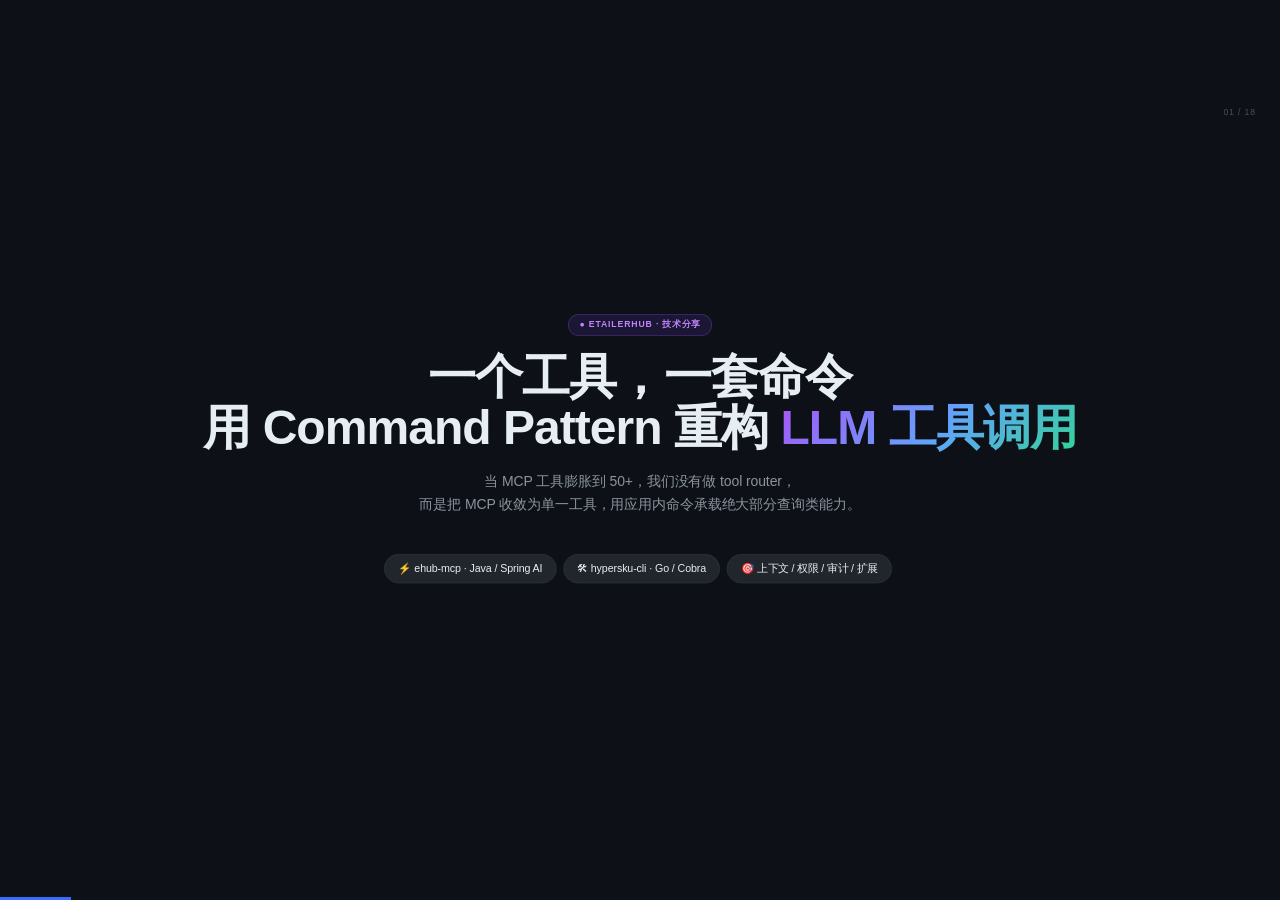
==== commit 39f5ed33: "docs: 精修 Command Pattern 技术文章与演示幻灯片 - 文章：修正 MCP 协议行为描述与 token 估算，补全三步演进叙事与 GoF 模式角色对照，明确授权粒度现状与 modi" ====
--- a/slides/command-pattern-llm-tools/index.html
+++ b/slides/command-pattern-llm-tools/index.html
@@ -4,8 +4,8 @@
 <meta charset="UTF-8">
 <meta name="viewport" content="width=device-width, initial-scale=1">
 <title>一个工具，一套命令：用 Command Pattern 重构 LLM 工具调用</title>
-<link rel="stylesheet" href="../../../.github/skills/html-ppt-skill/assets/fonts.css">
-<link rel="stylesheet" href="../../../.github/skills/html-ppt-skill/assets/base.css">
+<link rel="stylesheet" href="../assets/fonts.css">
+<link rel="stylesheet" href="../assets/base.css">
 <link rel="stylesheet" href="style.css">
 </head>
 <body class="tpl-obsidian-claude-gradient">
@@ -14,25 +14,26 @@
   <!-- ===== 01 COVER ===== -->
   <section class="slide is-active">
     <div class="oc-cbg"></div><div class="oc-cgrid"></div>
-    <div class="oc-snum">01 / 16</div>
+    <div class="oc-snum">01 / 18</div>
     <div class="oc-tag">● ETAILERHUB · 技术分享</div>
     <h1 class="oc-h1">一个工具，一套命令<br>用 Command Pattern 重构 <span class="oc-g">LLM 工具调用</span></h1>
-    <p class="oc-sub">当 MCP 工具膨胀到 50+，我们没有做 tool router，<br>而是把 MCP 收敛为单一工具，用应用内命令承载全部能力。</p>
+    <p class="oc-sub">当 MCP 工具膨胀到 50+，我们没有做 tool router，<br>而是把 MCP 收敛为单一工具，用应用内命令承载绝大部分查询类能力。</p>
     <div style="margin-top:32px">
       <span class="oc-pill">⚡ ehub-mcp · Java / Spring AI</span>
       <span class="oc-pill">🛠 hypersku-cli · Go / Cobra</span>
       <span class="oc-pill">🎯 上下文 / 权限 / 审计 / 扩展</span>
     </div>
     <aside class="notes">
-      <p>大家好，今天跟大家聊一个我们最近做的架构决策。我们做跨境供应链 SaaS，对外有一套 MCP 服务，起步跟社区惯例一样，一个业务能力注册一个工具。后来业务域涨到 14 个，工具眼看奔 50 去了，每次请求的 system prompt 越来越长，模型选工具老选错。</p>
-      <p>今天这场分享，就讲我们怎么从这个坑里爬出来的——答案有点反直觉：不是加 router，是把工具砍到一个。</p>
+      <p>大家好，今天想跟大家聊一个我们最近做完的重构。先交代背景：我们做跨境供应链 SaaS，有一套对外的 MCP 服务叫 ehub-mcp，Spring Boot 3 加 Spring AI，走 Streamable HTTP，服务百炼平台和各种 MCP 桌面客户端。另外还有一个 Go 写的命令行工具 hypersku-cli——它是个实验性项目，定位是命令和 skill 的本地验证场，不是生产工具——这两个工程今天都会出场。</p>
+      <p>起步的时候我们跟社区惯例一样：一个业务能力注册一个 MCP 工具，一个注解搞定，挺正常的。但后来业务域涨到 14 个——采购、客户、客户订单、客户画像、物流、仓库、1688 售后、申请售后、国内异常订单、异常处理、增值服务、供应商、第三方平台、AI 分析——每个域三到八个能力，全量铺开眼看要奔 50 个工具去，而且每个季度还在加。</p>
+      <p>今天就讲我们怎么从这个坑里爬出来的。<b>答案有点反直觉：不是加一层 router，是把工具砍到一个。</b>留个悬念，我们从头说起。</p>
     </aside>
   </section>
 
   <!-- ===== 02 AGENDA ===== -->
   <section class="slide">
     <div class="oc-cbg"></div><div class="oc-cgrid"></div>
-    <div class="oc-snum">02 / 16</div>
+    <div class="oc-snum">02 / 18</div>
     <div class="oc-tag">● AGENDA</div>
     <h2 class="oc-h2">今天讲四件事</h2>
     <div class="oc-steps">
@@ -42,121 +43,159 @@
       <div class="oc-step"><div class="oc-sn">4</div><div class="oc-sc"><h4>验证：数据、Demo 与边界</h4><p>上下文降 80%+、同一任务双方案对比、哪些场景不适合</p></div></div>
     </div>
     <aside class="notes">
-      <p>内容分四块。先讲问题——多工具方案是怎么被上下文压垮的。然后讲方案——一个工具加一套命令。接着往深挖，重点是权限模型和设计权衡。最后用数据、Demo 和边界收尾。全程大概 50 分钟，中间有现场跑，欢迎随时打断。</p>
+      <p>今天的内容分四块，大概 45 分钟。</p>
+      <p>第一块讲问题——多工具方案是怎么被上下文压垮的。有个 MCP 的协议行为很多团队没意识到，我们会重点展开。第二块讲方案——一个工具加一套命令，三层架构怎么分工、各自承担什么。第三块是今天的重点，权限模型和设计权衡——这套架构最容易被误解的地方是"你们是不是给了模型一个 shell"，我们会花不少篇幅把这个说清楚。</p>
+      <p>第四块用数据、Demo 对比和边界自陈收尾——哪些场景不适合这套模式，我们也会诚实说清。</p>
+      <p>讲解过程中欢迎大家随时打断提问。</p>
     </aside>
   </section>
 
   <!-- ===== 03 PROBLEM: 现状 ===== -->
   <section class="slide">
     <div class="oc-cbg"></div><div class="oc-cgrid"></div>
-    <div class="oc-snum">03 / 16</div>
+    <div class="oc-snum">03 / 18</div>
     <div class="oc-tag">● PROBLEM · 我们的现状</div>
     <h2 class="oc-h2">MCP 的协议行为：<span class="oc-g">全量注入</span></h2>
     <div class="oc-grid-3" style="margin-top:20px">
-      <div class="oc-card" style="text-align:center"><div class="oc-big oc-g" style="font-size:64px">14</div><p style="color:var(--oc-dim);margin-top:8px;font-size:13px">业务域<br>采购 / 客户 / 物流 / 售后 …</p></div>
-      <div class="oc-card" style="text-align:center"><div class="oc-big oc-g" style="font-size:64px">50+</div><p style="color:var(--oc-dim);margin-top:8px;font-size:13px">工具全量铺开<br>每域 3~8 个能力，季度递增</p></div>
-      <div class="oc-card" style="text-align:center"><div class="oc-big oc-g" style="font-size:64px">12k</div><p style="color:var(--oc-dim);margin-top:8px;font-size:13px">token 常驻开销<br>每次请求都付这个账</p></div>
-    </div>
-    <div class="oc-hl" style="margin-top:26px">💡 <b>关键机制：</b>客户端每次请求都会把服务端<b>全部工具</b>的 schema 注入 system prompt——工具是你加的，账单是每次请求都要付的。</div>
-    <aside class="notes">
-      <p>先看数字。14 个业务域——采购、客户、物流、1688 售后等等。每个域三到八个能力，全量铺开就是 50 多个工具。</p>
-      <p>这里要强调一个 MCP 的协议行为：客户端每次请求，都会把服务端全部工具的 schema 注进 system prompt。一个工具 schema 平均 150 到 300 token，50 个就是 1 万到 1 万 5。工具每加一个，所有请求的 prompt 都变长一点。工具是你加的，账单是每次请求都要付的。</p>
+      <div class="oc-card" style="text-align:center"><div class="oc-big oc-g" style="font-size:64px">14</div><p style="color:var(--oc-dim);margin-top:8px;font-size:15px">业务域<br>采购 / 客户 / 物流 / 售后 …</p></div>
+      <div class="oc-card" style="text-align:center"><div class="oc-big oc-g" style="font-size:64px">50+</div><p style="color:var(--oc-dim);margin-top:8px;font-size:15px">工具全量铺开<br>每域 3~8 个能力，季度递增</p></div>
+      <div class="oc-card" style="text-align:center"><div class="oc-big oc-g" style="font-size:64px">12k</div><p style="color:var(--oc-dim);margin-top:8px;font-size:15px">token 常驻开销<br>每次请求都付这个账</p></div>
+    </div>
+    <div class="oc-hl" style="margin-top:26px">💡 <b>关键机制：</b>客户端在连接建立（及工具列表变更）后，把服务端<b>全部工具</b>的 schema 注入 system prompt，此后每轮请求都携带——工具是你加的，账单是每轮请求都要付的。</div>
+    <aside class="notes">
+      <p>先看三个数字。14 个业务域，每个域三到八个能力，全量铺开就是 50 多个工具，而且每个季度都在加新域、新能力。</p>
+      <p>这里有个 MCP 的协议行为必须强调：<b>客户端在连接建立（及工具列表变更）后，会把服务端全部工具的 schema——名字、描述、参数定义——整个注入 system prompt，并在此后的每一轮请求中携带</b>。一个 schema 平均 150 到 300 个 token，50 个工具就是 7.5k 到 1 万 5 的常驻开销。</p>
+      <p>这笔账有三重性质：它是每次请求都要付的；它跟当次任务用不用得上这个工具无关；而且工具是你加的、账是全局付的——<b>你给采购域加一个工具，查物流的请求 prompt 也跟着变长</b>。工具是你加的，账单是每次请求都要付的。</p>
     </aside>
   </section>
 
   <!-- ===== 04 PROBLEM: 三个连锁问题 ===== -->
   <section class="slide">
     <div class="oc-cbg"></div><div class="oc-cgrid"></div>
-    <div class="oc-snum">04 / 16</div>
+    <div class="oc-snum">04 / 18</div>
     <div class="oc-tag">● PROBLEM · 连锁反应</div>
     <h2 class="oc-h2">三个连锁问题</h2>
     <div class="oc-grid-3" style="margin-top:20px">
       <div class="oc-card"><span class="oc-badge oc-bb">① 上下文爆炸</span>
-        <p style="color:var(--oc-dim);font-size:14px;line-height:1.65">50 schema ≈ 1w~1.5w token 常驻。三重代价：<b style="color:var(--oc-text)">直接费用</b>、挤占窗口、<b style="color:var(--oc-text)">注意力稀释</b></p></div>
+<p style="color:var(--oc-dim);font-size:16px;line-height:1.65">50 schema ≈ 7.5k~1.5w token 常驻。三重代价：<b style="color:var(--oc-text)">直接费用</b>、挤占窗口、<b style="color:var(--oc-text)">注意力稀释</b></p></div>
       <div class="oc-card"><span class="oc-badge oc-bo">② 选择噪声</span>
-        <p style="color:var(--oc-dim);font-size:14px;line-height:1.65">"订单到哪了" → 模型在 3 个"查询物流"工具间摇摆。description 看起来全都一样。</p></div>
+        <p style="color:var(--oc-dim);font-size:16px;line-height:1.65">“订单到哪了” → 模型在 3 个“查询物流”工具间摇摆。description 看起来全都一样。</p></div>
       <div class="oc-card"><span class="oc-badge oc-bp">③ 扩展摩擦</span>
-        <p style="color:var(--oc-dim);font-size:14px;line-height:1.65">加一个工具 = 加 schema + 加上下文 + 全列表辨识度重排。description 越写越"卷"。</p></div>
+        <p style="color:var(--oc-dim);font-size:16px;line-height:1.65">加一个工具 = 加 schema + 加上下文 + 全列表辨识度重排。description 越写越“卷”。</p>
+      </div>
     </div>
     <div class="oc-hl" style="margin-top:26px">💡 <b>真实翻车现场：</b>用户问"订单到哪了"，模型把客户订单号当快递运单号，传给了 domestic_logistics_query——从 description 看，它们都"查询物流"。</div>
     <aside class="notes">
-      <p>这三个问题是连锁反应。上下文爆炸是最直接的：1 万多 token 常驻 prompt，直接的钱、挤占窗口、注意力稀释——模型要在 50 段描述里找出"这一个"。</p>
-      <p>选择噪声更隐蔽。我们真实翻车过：用户问"订单到哪了"，模型在三个"查询物流"工具之间摇摆——客户订单物流、快递单号轨迹、采购物流。从 description 看，它们确实都叫"查询物流"。人类工程师都会混淆两个同名函数，模型也一样。</p>
-      <p>扩展摩擦是个恶性循环。你越加工具，description 越写越长、越写越"卷"来互相区分，而每一段辩解式描述又反过来加重上下文问题。加一个工具的边际成本越来越高。</p>
+      <p>50 多个 schema 常驻 prompt，带来三个连锁问题，一个比一个隐蔽。</p>
+      <p>第一个，<b>上下文爆炸</b>。7.5k 到 1.5w token 常驻，三重代价：直接的钱、挤占任务可用的窗口、还有更隐蔽的注意力稀释——模型要在 50 段描述里找出"这一个"，每次推理都在噪声里跋涉。</p>
+      <p>第二个，<b>选择噪声</b>。我们真实翻车过：用户问"订单到哪了"，模型在三个工具之间摇摆——query_customer_order_logistics_info 查客户订单物流、domestic_logistics_query 查快递单号、还有采购物流。从 description 看它们都"查询物流"。最后把客户订单号当快递运单号传了进去。人类工程师都会混淆两个同名函数，模型也一样。</p>
+      <p>第三个，<b>扩展摩擦</b>。加一个工具不再是加一行注解：你要写 description，还要考虑它跟既有 50 个工具的辨识度。于是 description 越写越长、越写越"卷"——"注意：本工具只查客户订单，不要用于采购订单"——而每一段辩解式描述又反过来加重问题一。<b>加一个工具的边际成本越来越高，这是最伤的。</b></p>
     </aside>
   </section>
 
   <!-- ===== 05 WHY NOT ROUTER ===== -->
   <section class="slide">
     <div class="oc-cbg"></div><div class="oc-cgrid"></div>
-    <div class="oc-snum">05 / 16</div>
+    <div class="oc-snum">05 / 18</div>
     <div class="oc-tag">● PROBLEM · 为什么没有 tool router</div>
     <h2 class="oc-h2">Router 不是答案</h2>
     <div class="oc-grid-2" style="margin-top:24px">
       <div class="oc-card"><span class="oc-badge oc-bb">做不了</span>
-        <p style="color:var(--oc-dim);font-size:14px;line-height:1.65">router 需要前置检索/模型层，带来新的改造成本、延迟与准确率问题；当时的客户端（百炼、MCP 桌面端）也不具备配合 router 的能力。</p></div>
+<p style="color:var(--oc-dim);font-size:16px;line-height:1.65">router 需要前置检索/模型层，带来新的改造成本、延迟与准确率问题；当时的客户端（百炼、MCP 桌面端）也不具备配合 router 的能力。</p></div>
       <div class="oc-card"><span class="oc-badge oc-bo">不够</span>
-        <p style="color:var(--oc-dim);font-size:14px;line-height:1.65">router 只解决"选哪个"，没解决"上下文常驻"——就算每次只选中 3 个工具，另外 47 个 schema 依然躺在 prompt 里。</p></div>
+        <p style="color:var(--oc-dim);font-size:16px;line-height:1.65">router 只解决“选哪个”，没解决“上下文常驻”——就算每次只选中 3 个工具，另外 47 个 schema 依然躺在 prompt 里。</p>
+      </div>
     </div>
     <div class="oc-hl" style="margin-top:26px">💡 这些方案的共同盲区：都默认"工具 schema 必须出现在上下文里"，只是想办法让它<b>少一点</b>，没有人质疑它<b>必须在</b>。</div>
     <aside class="notes">
-      <p>那做 tool router 呢？我们考虑过，但有两个问题。第一是做不了：router 需要一个前置的检索或模型层，当时改造成本、延迟、准确率都是问题，客户端也不配合。</p>
-      <p>第二是做了也不够。router 只解决"选哪个"，没解决"上下文常驻"。就算你每次只选 3 个工具注进 prompt，另外 47 个的 schema 还是躺在那里。路由错误时还要整段兜底。</p>
-      <p>所有这些方案的共同盲区：都默认"工具 schema 必须出现在上下文里"，只是想办法让它少一点，没人质疑它是不是必须在。</p>
+      <p>那做 tool router 呢？我们认真考虑过，还先试过几个轻量替代。</p>
+      <p>裁剪工具描述？描述是模型唯一的线索，越短越选错。工具分组加二级路由——先给模型一个"选组"工具，再暴露组内工具？本质是把 router 塞进模型：两跳决策、两次出错机会，而且组内 schema 还是要注入。关键词匹配预筛选？自然语言的同义词多义词面前不堪一击，错筛比不筛更糟。</p>
+      <p>正经做 router 也有两个问题。第一是<b>做不了</b>：router 需要前置的检索或模型层，带来新的改造成本、延迟与准确率问题；当时的客户端——百炼、MCP 桌面端——也不具备配合 router 的能力。</p>
+      <p>第二是<b>做了也不够</b>。router 只解决"选哪个"，没解决"上下文常驻"——就算每次只选中 3 个工具，另外 47 个的 schema 依然躺在 prompt 里；路由错误时还要整段兜底。</p>
+      <p>后来我们意识到，这些方案有个共同盲区：<b>都默认"工具 schema 必须出现在上下文里"，只是想办法让它少一点，没有人质疑它是不是必须在。</b></p>
     </aside>
   </section>
 
   <!-- ===== 06 SOLUTION: 转向 ===== -->
   <section class="slide">
     <div class="oc-cbg"></div><div class="oc-cgrid"></div>
-    <div class="oc-snum">06 / 16</div>
+    <div class="oc-snum">06 / 18</div>
     <div class="oc-tag">● SOLUTION · 一个转向</div>
     <h2 class="oc-h2">从 <span class="oc-g">选工具</span> 到 <span class="oc-g">调命令</span></h2>
-    <p class="oc-sub" style="text-align:center;margin:14px auto 0">转机来自 hypersku-cli——同一个业务域，Go + Cobra 的命令行工具，给人用。</p>
+    <p class="oc-sub" style="text-align:center;margin:14px auto 0">灵感来自钉钉（dws）/ TAPD（tapd-ai-cli）的"命令入口 + 技能文档"形态，在 hypersku-cli 试验场验证。</p>
     <div class="oc-hl" style="margin-top:28px">💡 <b>关键洞察：</b>命令行的帮助是<b>内省的、分层的、按需的</b>。你不会在登录时被灌输全部 50 个子命令。<br><b>人类从来不需要把 CLI 手册背进脑子，为什么模型需要？</b></div>
     <div class="oc-hl" style="margin-top:12px;border-left-color:var(--oc-green)">🎯 <b>交互方式改变：</b>从"让模型在工具列表里<b>选</b>"，变成"让模型<b>调用</b>命令"。</div>
     <aside class="notes">
-      <p>转机来自我们另一个工程：hypersku-cli，Go 加 Cobra 的命令行工具，覆盖同样的 14 个业务域，但它是给人用的。</p>
-      <p>命令行有一个被严重低估的特性：帮助是内省的、分层的、按需的。你不会在登录时被灌输全部 50 个子命令的完整帮助。你 hypersku-cli --help 看一眼能力版图，进某个域再看第二层，具体命令 --help 看参数。</p>
-      <p>人类从来不需要把 CLI 手册背进脑子，为什么模型需要？于是关键洞察浮出水面：命令是比工具更自然的抽象。工具的协议形态要求"一次性全暴露"，命令的使用形态天然支持"按需发现"。交互方式从"让模型选"变成"让模型调用"。</p>
+      <p>先交代真实的三步演进：MCP 多工具断续用了一年多，description 之痛慢慢积累；然后花几个月做了 Go CLI 试验场；最后一个月内收束成 Command Pattern。<b>不是先想好模式再找应用，是每一步都被上一步的痛点推着走。</b></p>
+      <p>第二步值得展开。被 description 折磨久了，某天突然想到：我们日常给 Agent 用的第三方平台——钉钉 dws、TAPD tapd-ai-cli——不都是"一个命令行入口加一份按需加载的技能文档"的形态吗？查证后确认：<b>命令加技能包是被多个第三方平台验证过的做法</b>。于是用 Go 加 Cobra 开发了 hypersku-cli，覆盖同样的 14 个业务域。它不是生产工具，是试验场——在本地快速验证命令的形态、稳定性与可用性，skill 也先对着 CLI 编写和测试。</p>
+      <p>命令行有个被严重低估的特性：<b>帮助是内省的、分层的、按需的</b>。你敲 hypersku-cli --help，看到的是一张能力版图；进入某个域再看第二层；具体命令 --help 才看参数。三层帮助，每层只在需要时看一眼，看完就走。</p>
+      <p>于是那个问题浮出来了：<b>人类从来不需要把 CLI 手册背进脑子，为什么模型需要？</b></p>
+      <p>关键洞察是：命令是比工具更自然的抽象。工具的协议形态要求一次性全暴露；命令的使用形态天然支持按需发现。交互方式就此改变——从"让模型在工具列表里选"，变成"让模型调用命令"。就这一个转向，后面所有设计都从这里推出来。</p>
     </aside>
   </section>
 
   <!-- ===== 07 SOLUTION: 架构图 ===== -->
   <section class="slide">
     <div class="oc-cbg"></div><div class="oc-cgrid"></div>
-    <div class="oc-snum">07 / 16</div>
+    <div class="oc-snum">07 / 18</div>
     <div class="oc-tag">● SOLUTION · 最终方案</div>
     <h2 class="oc-h2">一个工具，一套命令</h2>
     <div class="oc-grid-3" style="margin-top:18px;gap:20px">
       <div class="oc-card" style="text-align:center;border-color:rgba(168,85,247,.35);background:rgba(124,58,237,.05)">
         <span class="oc-badge oc-bp">MCP 入口</span>
         <h4 class="oc-g" style="font-size:22px;margin:10px 0 6px">run_cli</h4>
-        <p style="color:var(--oc-dim);font-size:13px;line-height:1.55">一个 string 参数<br>schema 恒定 O(1)<br>上下文 ~100 token</p>
+        <p style="color:var(--oc-dim);font-size:15px;line-height:1.55">一个 string 参数<br>schema 恒定 O(1)<br>上下文 ~100 token</p>
       </div>
       <div class="oc-card" style="text-align:center;border-color:rgba(88,166,255,.35);background:rgba(88,166,255,.05)">
         <span class="oc-badge oc-bb">可见性路由</span>
         <h4 class="oc-g" style="font-size:22px;margin:10px 0 6px">16 个 skill</h4>
-        <p style="color:var(--oc-dim);font-size:13px;line-height:1.55">场景命中时注入<br>按需加载命令知识<br>~0.5-1k token/域</p>
+        <p style="color:var(--oc-dim);font-size:15px;line-height:1.55">1 总览 + 15 能力域<br>总览常驻 · 域技能命中注入<br>~0.5-1k token/域</p>
       </div>
       <div class="oc-card" style="text-align:center;border-color:rgba(63,185,80,.35);background:rgba(63,185,80,.05)">
         <span class="oc-badge oc-bg">能力载体</span>
         <h4 class="oc-g" style="font-size:22px;margin:10px 0 6px">Command</h4>
-        <p style="color:var(--oc-dim);font-size:13px;line-height:1.55">进程内方法调用<br>一命令一方法<br>不 fork 进程</p>
+        <p style="color:var(--oc-dim);font-size:15px;line-height:1.55">进程内方法调用<br>一命令一方法<br>不 fork 进程</p>
       </div>
     </div>
     <div class="oc-hl" style="margin-top:24px">💡 <b>正名：</b>不是 CLI，不是 shell 封装——是应用内的 <b>Command Pattern</b>。一条命令 = 一个 Java 方法调用，没有 Runtime.exec，没有字符串拼接，shell 元字符没有语义生存空间。</div>
     <aside class="notes">
-      <p>最终方案三件套。第一，MCP 收敛为单一工具 run_cli，一个 string 参数，schema 恒定，上下文占用 O(1)。</p>
-      <p>第二，16 个 skill 做可见性路由。每个 skill 按能力域划分，在合适时机告诉模型"这个域有哪些命令"。场景命中时才注入，每个域 0.5 到 1k token。</p>
-      <p>第三，Command Registry 做能力载体。命令执行是进程内的方法调用，Function 挂在 Map 上。这里要强调：这不是 CLI 封装。没有 fork 进程，没有拼 shell 字符串。分号、管道、反引号这些 shell 元字符在这里没有语义生存空间——输入被 tokenizer 按空白切分，命令语法在解析层就终结了。</p>
-    </aside>
-  </section>
-
-  <!-- ===== 08 ARCH: run_cli 设计 ===== -->
-  <section class="slide">
-    <div class="oc-cbg"></div><div class="oc-cgrid"></div>
-    <div class="oc-snum">08 / 16</div>
+      <p>最终方案是个三件套。</p>
+      <p>第一，<b>MCP 收敛为单一工具 run_cli</b>：一个 string 参数，一段固定说明，schema 恒定，上下文占用从 O(N) 降到 O(1)。</p>
+      <p>第二，<b>16 个 skill 做可见性路由</b>：1 个总览技能常驻作路由索引，15 个域技能按能力域划分、场景命中才注入，每个域 0.5 到 1k token，在合适的时机告诉模型"这个域有哪些命令"。</p>
+      <p>第三，<b>Command Registry 做能力载体</b>：服务端进程内的一棵命令树，命令名到方法调用的映射。</p>
+      <p>这里要正名，因为看到 run_cli 这个名字，很容易误会我们在 MCP 里包了一个 shell。<b>不是</b>：不 fork 进程，命令执行是进程内的方法调用；不拼 shell 字符串，输入被 tokenizer 按空白切分、按选项语法解析成结构化 Map——分号、管道、$() 这些 shell 元字符在这里<b>没有语义生存空间</b>。它是应用内的 Command Pattern。</p>
+      <p>还有个彩蛋：同一套命令语法有两个宿主——Go CLI 做试验场，验证命令稳定性与可用性、编写测试 skill；Java 命令层做生产，服务 MCP。<b>命令先在 CLI 上打磨，再固化到 Java 侧，一套心智，两处复用。</b></p>
+    </aside>
+  </section>
+
+  <!-- ===== PATTERN · 命令模式正名（新 08）===== -->
+  <section class="slide">
+    <div class="oc-cbg"></div><div class="oc-cgrid"></div>
+    <div class="oc-snum">08 / 18</div>
+    <div class="oc-tag">● PATTERN · 应用内的 Command Pattern</div>
+    <h2 class="oc-h2">一条命令 = <span class="oc-g">一个对象</span></h2>
+    <div class="oc-hl" style="margin-top:18px">📖 <b>GoF 意图：</b>将请求封装为对象，从而可以用不同的请求对客户进行参数化，并支持请求的排队、日志记录与可撤销操作。</div>
+    <table class="oc-table" style="margin-top:16px;font-size:15px">
+      <tr><th>模式角色</th><th>职责</th><th>本方案对应</th></tr>
+      <tr><td>Command</td><td>把请求封装成对象</td><td><span class="oc-g">CommandDefinition</span>（execute 即 run 函数字段）</td></tr>
+      <tr><td>ConcreteCommand</td><td>具体命令实现</td><td>各 CommandProvider 产出的命令定义</td></tr>
+      <tr><td>Invoker</td><td>持有并触发命令</td><td>分发器 evaluate()（tokenize + 分发）</td></tr>
+      <tr><td>Receiver</td><td>真正干活的人</td><td>领域 Service / 业务 API</td></tr>
+      <tr><td>Client</td><td>创建并装配命令</td><td>CommandProvider 实现 + ShellConfig</td></tr>
+    </table>
+    <div class="oc-hl" style="margin-top:18px">💡 <b>判据：调用者与接收者解耦</b>——分发器对任何业务 Service 一无所知。经典收益逐一兑现：请求参数化、日志记录、排队治理；主动裁剪 undo。<b>subCommands 是 Composite 组合；自描述元数据 + --help 内省，是对教科书版的扩展。</b></div>
+    <aside class="notes">
+      <p>既然标题叫 Command Pattern，花两分钟把模式本身讲清楚，也算正名。</p>
+      <p>命令模式是 23 个经典设计模式之一，GoF 的意图一句话：<b>将请求封装为对象，从而可以用不同的请求对客户进行参数化，并支持请求的排队、日志记录与可撤销操作。</b>五个固定角色跟我们的实现一一对应：CommandDefinition 就是 Command，execute 就是那个 run 函数字段；各 CommandProvider 产出的是 ConcreteCommand；分发器 evaluate 是 Invoker；领域 Service 是 Receiver；CommandProvider 加 ShellConfig 是 Client。</p>
+      <p>判断"是否命令模式"的标志是<b>调用者与接收者解耦</b>：分发器对任何业务 Service 一无所知，只面对统一的命令抽象。模式承诺的经典收益逐一兑现：请求参数化——模型用命令字符串参数化调用；日志记录——单入口一行审计日志；排队与治理——命令级限流的架构前提。唯一主动裁剪的是 undo，查询型命令无状态可撤。</p>
+      <p>两个加分项：subCommands 命令树是命令模式与 Composite 模式的经典组合；而给命令对象挂上 description、options、arguments 这些自描述元数据、支撑 --help 内省，是我们对教科书版的扩展——命令从"可执行"升级为"可自我解释"，L2 的运行时内省完全建立在这个扩展上。</p>
+    </aside>
+  </section>
+
+  <!-- ===== 09 ARCH: run_cli 设计 ===== -->
+  <section class="slide">
+    <div class="oc-cbg"></div><div class="oc-cgrid"></div>
+    <div class="oc-snum">09 / 18</div>
     <div class="oc-tag">● ARCH · MCP 收敛为单工具</div>
     <h2 class="oc-h2">run_cli 的设计</h2>
     <pre class="oc-code oc-code-sm" style="margin-top:18px"><span class="cm">// CliTools.java — 唯一的 MCP 工具入口</span>
@@ -175,21 +214,23 @@
     }
 }</pre>
     <div class="oc-grid-3" style="margin-top:16px">
-      <div class="oc-card" style="text-align:center;padding:14px"><h4 class="oc-g" style="font-size:15px">1 个 vs N 个</h4><p style="color:var(--oc-dim);font-size:12px;line-height:1.5">schema 恒定<br>O(N) → O(1)</p></div>
-      <div class="oc-card" style="text-align:center;padding:14px"><h4 class="oc-g" style="font-size:15px">单参数有意为之</h4><p style="color:var(--oc-dim);font-size:12px;line-height:1.5">利用模型的命令行<br>语料先验</p></div>
-      <div class="oc-card" style="text-align:center;padding:14px"><h4 class="oc-g" style="font-size:15px">空命令 = 路标</h4><p style="color:var(--oc-dim);font-size:12px;line-height:1.5">返回总帮助<br>零成本兜底</p></div>
-    </div>
-    <aside class="notes">
-      <p>先看 run_cli 的代码。整个类只有一个 MCP 工具方法，一个 string 参数。为什么是 1 个而不是 N 个？一个 string 参数吃下所有命令，schema 是恒定的，不随能力增长变化。</p>
-      <p>为什么不用结构化的 command 加 args 对象？因为命令语法本身就是模型的已知心智——全世界的模型都练过海量命令行语料，--help 是它们最熟悉的内省动作。把命令当字符串，是把这个先验直接拿来用。</p>
-      <p>另一个细节：空命令返回总帮助。模型迷路的时候，有一个零成本的"回到路标"动作。</p>
+      <div class="oc-card" style="text-align:center;padding:14px"><h4 class="oc-g" style="font-size:18px">1 个 vs N 个</h4><p style="color:var(--oc-dim);font-size:14px;line-height:1.5">schema 恒定<br>O(N) → O(1)</p></div>
+      <div class="oc-card" style="text-align:center;padding:14px"><h4 class="oc-g" style="font-size:18px">单参数有意为之</h4><p style="color:var(--oc-dim);font-size:14px;line-height:1.5">利用模型的命令行<br>语料先验</p></div>
+      <div class="oc-card" style="text-align:center;padding:14px"><h4 class="oc-g" style="font-size:18px">空命令 = 路标</h4><p style="color:var(--oc-dim);font-size:14px;line-height:1.5">返回总帮助<br>零成本兜底</p></div>
+    </div>
+    <aside class="notes">
+      <p>先看 run_cli 的代码，很短，值得逐行看。</p>
+      <p>类上挂 @PreAuthorize("hasAuthority('tool:cli')")——授权落点第四章细讲。工具方法就一个：@McpTool 注解声明名字和描述，description 里只写了命令语法规范——必须以 hypersku-cli 开头、位置参数在选项前、任意命令加 --help 看帮助。<b>注意这段描述是恒定的，不含任何具体命令知识。</b></p>
+      <p>三个设计要点。第一，<b>为什么是 1 个而不是 N 个</b>：一个 string 参数吃下所有命令，schema 恒定、不随能力增长变化，上下文从 O(N) 降到 O(1)。当然，少数强 schema 工具我们保留了原生 MCP 形态，混合策略在第八节讲。</p>
+      <p>第二，<b>单参数是有意为之</b>：不做结构化的 command 加 args 对象，因为命令语法本身就是模型的已知心智——全世界的模型都练过海量命令行语料，--help 是它们最熟悉的内省动作。<b>把命令当字符串，是把这个先验直接拿来用。</b></p>
+      <p>第三，<b>空命令返回总帮助</b>：模型迷路时有一个零成本的"回到路标"动作。中间那行 logger.info 后面审计部分会用到，先记住它。</p>
     </aside>
   </section>
 
   <!-- ===== 09 ARCH: skill 路由 ===== -->
   <section class="slide">
     <div class="oc-cbg"></div><div class="oc-cgrid"></div>
-    <div class="oc-snum">09 / 16</div>
+    <div class="oc-snum">10 / 18</div>
     <div class="oc-tag">● ARCH · skill 可见性路由</div>
     <h2 class="oc-h2">四级渐进式披露</h2>
     <div class="oc-lv">
@@ -200,8 +241,8 @@
       </div>
       <div class="oc-card" style="border-left:3px solid var(--oc-blue)">
         <div class="lv-tag" style="color:var(--oc-blue)">L1 · skill</div>
-        <h4>域技能包</h4>
-        <p>场景命中时注入<br>~0.5-1k token/域</p>
+        <h4>总览常驻 + 域技能</h4>
+        <p>总览作路由索引<br/>域技能命中注入 ~0.5-1k token/域</p>
       </div>
       <div class="oc-card" style="border-left:3px solid var(--oc-green)">
         <div class="lv-tag" style="color:var(--oc-green)">L2 · --help</div>
@@ -216,16 +257,17 @@
     </div>
     <div class="oc-hl" style="margin-top:22px">💡 <b>重要区分：</b>skill 只控制"模型看得见什么"，是纯粹的<b>可见性</b>问题。<b>skill ≠ 权限</b>——技能包被注入不等于执行权被授予，真正的边界在第四章。</div>
     <aside class="notes">
-      <p>第二层是 skill 做可见性路由。能力知识的注入由 16 个技能包承担，触发靠 frontmatter description 的描述式路由——"当用户提到物流、轨迹、快递时"，宿主按语义命中，只有被命中的技能进入上下文。</p>
-      <p>这形成四级渐进式披露。L0 是 MCP 工具 run_cli，常驻上下文，100 token 恒定。L1 是域技能包，场景命中时注入，每个域 0.5 到 1k token。L2 是 --help 运行时内省，按次返回不驻留。L3 是命令执行结果，进入对话。</p>
-      <p>这里要强调一个极其重要的区分：skill 不等于权限。技能包被注入不等于执行权被授予。可见性不是安全边界——模型可能从对话历史里学到命令名并调用它。真正的权限边界在 Spring Security 那一层，第四章会详细讲。</p>
+      <p>第二层，skill 做可见性路由。它回答一个问题：模型在某个场景下，应该知道哪些命令的存在？</p>
+      <p>run_cli 的描述不承载任何具体命令知识，命令知识的注入由 16 个技能包承担：一个总览技能，只放一张"能力域到命令入口到技能包"的路由表；下面 15 个域技能，各管一个域的命令细节。触发靠 frontmatter description 的描述式路由——写的是"用户会说的话"，比如"当用户提到物流、轨迹、快递、到哪了、包裹并提供运单号时"。宿主按语义命中，除常驻的总览路由外，只有被命中的域技能进入上下文。</p>
+      <p>这形成四级渐进式披露。L0 是 run_cli，常驻上下文约 100 token，恒定。L1 是总览加域技能包：总览技能常驻作路由索引，约 500 token，只放一张能力版图表；域技能场景命中时注入，每个 0.5 到 1k token，同时激活的域通常不超过两三个。L2 是 --help 运行时内省，按次返回不驻留。L3 是命令执行结果，进入对话。<b>能力知识从常驻 prompt 变成按需取用，每一级只在需要时付费。</b></p>
+      <p>最后强调一个区分：<b>skill 不等于权限</b>。它只控制模型看得见什么。技能包被注入不等于执行权被授予；反过来，模型没见过某个命令也不构成安全边界——它可能从对话历史里学到命令名并调用。真正的边界在第四章，马上到。</p>
     </aside>
   </section>
 
   <!-- ===== 10 ARCH: CommandRegistry ===== -->
   <section class="slide">
     <div class="oc-cbg"></div><div class="oc-cgrid"></div>
-    <div class="oc-snum">10 / 16</div>
+    <div class="oc-snum">11 / 18</div>
     <div class="oc-tag">● ARCH · command 做能力载体</div>
     <h2 class="oc-h2">Command Registry</h2>
     <pre class="oc-code oc-code-sm" style="margin-top:16px"><span class="cm">// 一命令一方法，进程内执行</span>
@@ -248,21 +290,23 @@
 }</pre>
     <div class="oc-hl" style="margin-top:16px">💡 <b>新增命令 = 新增一个类</b>，注册代码零改动，符合开闭原则。执行是进程内方法调用，没有 Runtime.exec，没有字符串拼接进 shell。</div>
     <aside class="notes">
-      <p>第三层是 Command Registry——一棵由 CommandDefinition 组成的命令树。每条命令对应一个 Function，接收解析后的参数 Map，返回字符串。</p>
-      <p>命令注册靠 CommandProvider 函数式接口，每个实现类提供一条命令，ShellConfig 注入 List 自动扫描聚合成树。新增命令只要新增一个类，注册代码零改动。</p>
-      <p>执行是进程内方法调用。evaluate 方法按空白 tokenize，根命令名强校验防止跑偏，子命令逐级分发。--help 任意位置触发帮助。命令语法在解析层终结，之后全是类型安全的 Java 方法调用。</p>
+      <p>第三层，Command Registry——一棵由 CommandDefinition 组成的命令树（代码里的 Shell 是历史类名，实为命令注册与分发容器，非 shell）。</p>
+      <p>看字段：name 是命令名；shortDesc 和 description 是帮助文本的素材；run 是执行函数——一命令一方法；subCommands 是子命令树，域内细分靠它承载；options 是选项参数，arguments 是位置参数，按声明顺序自动编号。</p>
+      <p>注册机制是 CommandProvider 函数式接口：每个实现类是一个 Spring 组件，提供一条子命令；ShellConfig 注入 List 自动聚合成树。<b>新增命令等于新增一个类，注册代码零改动，符合开闭原则。</b></p>
+      <p>执行流程：evaluate 按空白 tokenize，根命令名强校验——写错直接返回总帮助，模型拿到的错误信息本身就是路标；子命令逐级分发；--help 在任意位置都能触发；位置参数在前、--opt=value 在后，解析成 Map 交给执行函数。这里有个隐性红利：面向模型的文档只教一种范式，但解析层其实同时兼容 --opt=value、--opt value 和 --flag 三种形式——模型偶尔写串也不会失败。<b>范式收敛是给模型减负，不是给系统加脆性。</b></p>
+      <p>校验也是分层的：解析层做结构性校验——必填项、选项名合法性、位置参数个数；方法层做业务校验——订单号格式、数据归属。校验失败不抛异常栈，返回 help 或一句"缺少必填参数 trackingNumber"——模型读得懂，就能自我修正。</p>
     </aside>
   </section>
 
   <!-- ===== 11 ARCH: 分层对比 ===== -->
   <section class="slide">
     <div class="oc-cbg"></div><div class="oc-cgrid"></div>
-    <div class="oc-snum">11 / 16</div>
+    <div class="oc-snum">12 / 18</div>
     <div class="oc-tag">● ARCH · 为什么分层成立</div>
     <h2 class="oc-h2">三层正交 vs MCP 多工具</h2>
     <table class="oc-table" style="margin-top:18px">
       <tr><th></th><th>我们的三层架构</th><th>MCP 多工具方案</th></tr>
-      <tr><td>可见性</td><td style="color:var(--oc-green)">skill 控制 · 按需注入</td><td style="color:var(--oc-red)">全量注入 · 无法隐藏</td></tr>
+      <tr><td>可见性</td><td style="color:var(--oc-green)">skill 控制 · 按需注入</td><td style="color:var(--oc-red)">全量注入 · 难按端裁剪</td></tr>
       <tr><td>授权</td><td style="color:var(--oc-green)">Spring Security authority</td><td style="color:var(--oc-dimmer)">焊死在 @McpTool</td></tr>
       <tr><td>执行</td><td style="color:var(--oc-green)">Command Registry · 进程内方法调用</td><td style="color:var(--oc-dimmer)">每个工具独立实现</td></tr>
       <tr><td>变更成本</td><td style="color:var(--oc-green)">加命令不动 MCP 层</td><td style="color:var(--oc-red)">加 schema → 全客户端 prompt 变化</td></tr>
@@ -270,88 +314,93 @@
     </table>
     <div class="oc-hl" style="margin-top:20px">💡 <b>三层分离的本质：</b>可见性、授权、执行各自独立演进——加命令不动 MCP 层，调路由不动命令，改权限不动前两者。</div>
     <aside class="notes">
-      <p>为什么这个分层成立？三层各管一件事，职责单一且正交。MCP 工具层管入口和协议——模型怎么调？skill 层管可见性路由——模型此刻该知道什么？command 层管能力和执行——实际能做什么？</p>
-      <p>对比 MCP 多工具方案。在那边，可见性、授权、执行全部焊死在同一个 @McpTool 注解里。你想对某客户端隐藏一个工具，做不到；你想改一个参数说明，全量客户端的 prompt 同步变化。</p>
-      <p>三层分离后，每件事都可以独立演进：加命令不动 MCP 层，调路由不动命令，改权限不动前两者。审计也收敛了——run_cli 一个入口，logger.info 一行日志就是完整的审计事实。</p>
+      <p>为什么这个分层成立？三层各管一件事，职责单一且正交：MCP 工具层管入口和协议，回答"模型怎么调"，几乎不变；skill 层管可见性路由，回答"模型此刻该知道什么"，随场景演进；command 层管能力和执行，回答"实际能做什么"，随业务增长。</p>
+      <p>对比 MCP 多工具方案就清楚了。在那边，可见性、授权、执行<b>全部焊死在同一个 @McpTool 注解里</b>：你想对某个客户端隐藏一个工具？严格说不是做不到，而是没有声明式的做法——协议把工具清单定在 server 粒度，Spring AI 注解模式注册即全量暴露，真要区分只能按客户端拆部署。而改一个参数说明，则是全量客户端的 prompt 同步变化。</p>
+      <p>三层分离后，每件事都可以独立演进：<b>加命令不动 MCP 层，调路由不动命令，改权限不动前两者。</b></p>
+      <p>审计也顺带受益。run_cli 的入口收敛让全系统的执行流只有一个咽喉要道，一行 logger.info 记录的就是"执行了什么"——命令加参数；"谁"和"何时"在同一请求上下文里对齐。审计要素天然聚合在一处，多工具方案的同样要素要横跨 N 个工具分散埋点。</p>
     </aside>
   </section>
 
   <!-- ===== 12 PERMISSION: 边界 ===== -->
   <section class="slide">
     <div class="oc-cbg"></div><div class="oc-cgrid"></div>
-    <div class="oc-snum">12 / 16</div>
+    <div class="oc-snum">13 / 18</div>
     <div class="oc-tag">● PERMISSION · 应用内 command 的天然优势</div>
     <h2 class="oc-h2">不是 shell，权限边界更清晰</h2>
     <div class="oc-grid-3" style="margin-top:20px">
-      <div class="oc-card" style="text-align:center"><h4 class="oc-g" style="font-size:18px">没有 shell</h4><p style="color:var(--oc-dim);font-size:13px;line-height:1.6;margin-top:8px">分号、管道、反引号<br>只是普通字符<br>注入没有落点</p></div>
-      <div class="oc-card" style="text-align:center"><h4 class="oc-g" style="font-size:18px">不 fork 进程</h4><p style="color:var(--oc-dim);font-size:13px;line-height:1.6;margin-top:8px">没有进程逃逸<br>没有环境继承<br>执行面 = 注册表里的方法</p></div>
-      <div class="oc-card" style="text-align:center"><h4 class="oc-g" style="font-size:18px">完全自主</h4><p style="color:var(--oc-dim);font-size:13px;line-height:1.6;margin-top:8px">不依赖 OS 权限<br>边界定义在应用内<br>可做到 OS 做不到的粒度</p></div>
+      <div class="oc-card" style="text-align:center"><h4 class="oc-g" style="font-size:18px">没有 shell</h4><p style="color:var(--oc-dim);font-size:15px;line-height:1.6;margin-top:8px">分号、管道、反引号<br>只是普通字符<br>注入没有落点</p></div>
+      <div class="oc-card" style="text-align:center"><h4 class="oc-g" style="font-size:20px">不 fork 进程</h4><p style="color:var(--oc-dim);font-size:15px;line-height:1.6;margin-top:8px">没有进程逃逸<br>没有环境继承<br>执行面 = 注册表里的方法</p></div>
+      <div class="oc-card" style="text-align:center"><h4 class="oc-g" style="font-size:20px">完全自主</h4><p style="color:var(--oc-dim);font-size:15px;line-height:1.6;margin-top:8px">不依赖 OS 权限<br>边界定义在应用内<br>可做到 OS 做不到的粒度</p></div>
     </div>
     <div class="oc-hl" style="margin-top:24px">💡 <b>三层权限模型：</b><br>skill → 可见性（模型知道什么）— <b>不是安全边界</b><br>command → 授权（允许执行什么）— Spring Security authority<br>method → 执行（真正干活）— 领域 Service 业务校验</div>
     <aside class="notes">
-      <p>进入第四章：权限模型。很多人听到"命令"会警惕，是不是给了模型一个 shell？恰好相反，应用内 command 的权限边界比任何 OS shell 都清晰。</p>
-      <p>三个"没有"。没有 shell，分号、管道、反引号在这里只是普通字符，注入没有可执行的落点。不 fork 进程，没有逃逸、没有环境继承。不依赖 OS 权限，边界完全自主定义。</p>
-      <p>三层权限模型。skill 管可见性，是注意力分配问题，不是安全边界。command 管授权，通过 Spring Security authority。method 管执行，领域 Service 里的业务校验。这三层正交，各自独立。</p>
+      <p>进入第四章，权限模型。很多人听到"命令"会警惕：这是不是给了模型一个 shell？恰好相反，<b>应用内 command 的权限边界比任何 OS shell 都清晰</b>。</p>
+      <p>三个"没有"。没有 shell，就没有 shell 注入——分号、管道、反引号在这里只是普通字符，tokenizer 按空白切分后进入 Map，注入语法没有可执行的落点。不 fork 进程，就没有逃逸——没有子进程就没有进程逃逸、没有环境继承、没有任意二进制执行，执行面收敛为注册表里那几个 Java 方法。不是复用 OS 权限，而是完全自主——边界定义在应用内部，这反而让它可以做到 OS 做不到的粒度，下一页讲。</p>
+      <p>权限模型是三层：<b>skill 管可见性</b>，模型知道什么——注意这不是安全边界；<b>command 管授权</b>，允许执行什么——落在 Spring Security authority；<b>method 管执行</b>，真正干活——领域 Service 里的业务校验。</p>
+      <p>授权的具体落点在工具类上：CliTools 挂 hasAuthority('tool:cli')，OrderInfoTools 挂 tool:customer。API Key 跟 authority 绑定——配置里每个 key 映射一组 authority，key 一进来，能执行哪些工具组就定了。<b>模型"看得见"和"被允许"是两条独立的轴。</b></p>
     </aside>
   </section>
 
   <!-- ===== 13 PERMISSION: 粒度 ===== -->
   <section class="slide">
     <div class="oc-cbg"></div><div class="oc-cgrid"></div>
-    <div class="oc-snum">13 / 16</div>
+    <div class="oc-snum">14 / 18</div>
     <div class="oc-tag">● PERMISSION · shell 做不到的粒度</div>
     <h2 class="oc-h2">命令树上的<span class="oc-g">任意子树</span></h2>
     <div class="oc-steps" style="max-width:800px;margin-top:18px">
-      <div class="oc-step"><div class="oc-sn">1</div><div class="oc-sc"><h4>方法级授权</h4><p>tool:cli 放行查询类，tool:admin 才放行写操作，粒度到单条命令</p></div></div>
+      <div class="oc-step"><div class="oc-sn">1</div><div class="oc-sc"><h4>方法级授权</h4><p>每条命令可挂独立 authority，粒度到单条命令（写操作收紧为未来预留）</p></div></div>
       <div class="oc-step"><div class="oc-sn">2</div><div class="oc-sc"><h4>参数级授权</h4><p>拦截器拿到解析后的 Map，按参数值做策略（如只查自己 tenant 的订单）</p></div></div>
       <div class="oc-step"><div class="oc-sn">3</div><div class="oc-sc"><h4>上下文级授权</h4><p>请求所在的会话、用户、来源 key 全部在 Spring 上下文里，方法执行时随手可取</p></div></div>
       <div class="oc-step"><div class="oc-sn">4</div><div class="oc-sc"><h4>组合级授权</h4><p>允许 logistics tracking 但禁止 after-sales 域——OS 只能给整个可执行文件，我们能给命令树上任意子树</p></div></div>
     </div>
     <div class="oc-hl" style="margin-top:22px">💡 <b>权限拒绝反馈给模型：</b>拒绝发生在 Spring Security 过滤器层，返回结构化的"权限不足"消息（非裸 500）。模型收到后停止重试、向用户解释——因为这是明确的"不允许"，不是"参数错了再试一次"。</div>
     <aside class="notes">
-      <p>因为命令执行就是方法调用，方法级的一切控制手段都直接可用。四种粒度：方法级，单条命令可以挂独立的 authority；参数级，拦截器能拿到解析后的参数 Map；上下文级，请求的会话、用户、来源 key 随手可取；组合级，可以定义命令树上任意一棵子树的权限——这是 OS 做不到的。</p>
-      <p>还有一个实战细节：权限拒绝的反馈要面向模型设计。第一版我们返回裸 403，模型会固执地重试。改成结构化的"该 key 无权执行此命令组"后，模型从重试转为转告用户，对话体验好了很多。</p>
+      <p>因为命令执行就是方法调用，方法级的一切控制手段都直接可用。先说现状：当前落地的是工具组级授权——@PreAuthorize 加 key 到 authority 的映射。下面四种粒度是这套架构顺手可得、按需启用的。</p>
+      <p><b>方法级</b>：每条命令的执行函数可以挂独立 authority，查询类放行——未来若引入写操作，可设独立的高敏 authority 收紧，粒度到单条命令（当前业务全部为 query）。<b>参数级</b>：拦截器能拿到解析后的参数 Map，可以按参数值做策略，比如某些 key 只能查自己 tenant 的订单前缀。<b>上下文级</b>：会话、用户、来源 key 都在 Spring 上下文里，方法执行时随手可取。<b>组合级</b>：允许 logistics tracking 但禁止 after-sales 域整体——OS 只能给你整个可执行文件，我们能给命令树上任意一棵子树。</p>
+      <p>再补一条对抗 prompt injection 的防线：恶意网页或对话历史能诱导模型"看见"甚至尝试调用某条命令，但不会让 authority 多放行一个组。<b>可见性可能被注入操纵，准入不会。</b>这就是两层必须分离的原因。</p>
+      <p>实战细节：权限拒绝的反馈要面向模型设计。第一版返回裸 403，模型会固执地重试或换参数硬闯。改成结构化的"该 key 无权执行此命令组"后，模型从重试转为转告用户——因为这是明确的"不允许"，不是"参数错了再试一次"，<b>对话体验好了很多</b>。</p>
     </aside>
   </section>
 
   <!-- ===== 14 DEMO: 双方案对比 ===== -->
   <section class="slide">
     <div class="oc-cbg"></div><div class="oc-cgrid"></div>
-    <div class="oc-snum">14 / 16</div>
+    <div class="oc-snum">15 / 18</div>
     <div class="oc-tag">● DEMO · 同一任务，两种方案</div>
     <h2 class="oc-h2">任务："订单 3 天没动了，帮我查一下"</h2>
     <div class="oc-grid-2" style="margin-top:18px">
       <div class="oc-card"><span class="oc-badge oc-bb">方案 A：MCP 多工具全量注入</span>
-        <p style="color:var(--oc-dim);font-size:13px;line-height:1.6">prompt 50+ 工具 schema<br><b style="color:var(--oc-orange)">~12,000 token 常驻</b><br>模型犹豫、误调 1 次<br>有效调用率 3/5（5 轮，含 2 次纠错）</p></div>
+        <p style="color:var(--oc-dim);font-size:15px;line-height:1.6">prompt 50+ 工具 schema<br><b style="color:var(--oc-orange)">~12,000 token 常驻</b><br>模型犹豫、误调 1 次<br>有效调用率 3/5（5 轮，含 2 次纠错）</p></div>
       <div class="oc-card" style="border-color:rgba(63,185,80,.35);background:rgba(63,185,80,.05)"><span class="oc-badge oc-bg">方案 B：单工具 + skill + command</span>
-        <p style="color:var(--oc-dim);font-size:13px;line-height:1.6">run_cli + 2 个域技能<br><b style="color:var(--oc-green)">~2,000 token</b><br>模型直接命中<br>有效调用率 2/2（2 轮，零纠错）</p></div>
-    </div>
-    <table class="oc-table" style="margin-top:18px;font-size:14px">
+        <p style="color:var(--oc-dim);font-size:15px;line-height:1.6">run_cli + 2 个域技能<br><b style="color:var(--oc-green)">~2,000 token</b><br>模型直接命中<br>有效调用率 2/2（2 轮，零纠错）</p></div>
+    </div>
+    <table class="oc-table" style="margin-top:18px;font-size:16px">
       <tr><th>维度</th><th>方案 A</th><th>方案 B</th></tr>
       <tr><td>常驻上下文</td><td style="color:var(--oc-orange)">~12,000 token</td><td style="color:var(--oc-green)">~2,000 token</td></tr>
       <tr><td>有效调用率</td><td style="color:var(--oc-orange)">3/5</td><td style="color:var(--oc-green)">2/2</td></tr>
       <tr><td>首 token 延迟</td><td style="color:var(--oc-orange)">显著增加</td><td style="color:var(--oc-green)">明显更低</td></tr>
-      <tr><td>权限控制</td><td style="color:var(--oc-dimmer)">无法按域隐藏工具</td><td style="color:var(--oc-green)">key + authority 按域放行</td></tr>
+      <tr><td>授权粒度</td><td style="color:var(--oc-dimmer)">工具组级，粒度固定于工具</td><td style="color:var(--oc-green)">工具组级起步，可扩展到命令/参数/子树级</td></tr>
     </table>
     <aside class="notes">
-      <p>来跑一个 Demo。真实多步任务："客户反馈订单 3 天没动，帮我查一下订单状态和最新物流，如果是异常件顺便看下有没有售后工单。"需要客户订单、物流轨迹、售后三个能力域。</p>
-      <p>方案 A：MCP 多工具全量注入。prompt 里 50 多个工具 schema，约 12000 token 常驻。模型第一轮在三个"物流"工具间犹豫，选中后又误调了一次。5 轮里有 2 轮是纠错。</p>
-      <p>方案 B：单工具加 skill 加 command。常驻 prompt 只有 run_cli schema 加两个域技能，约 2000 token。模型直接调用两次，全部命中，零纠错。上下文降 80%，调用效率翻倍。</p>
+      <p>看一个 Demo。它是真实多步任务："客户反馈订单 3 天没动，帮我查一下订单状态和最新物流，如果是异常件顺便看下有没有售后工单。"需要客户订单、物流轨迹、售后三个域，典型跨域任务。</p>
+      <p>先说基线：方案 A 的数字来自重构前多工具形态的等比例复现环境——保留原 50 多个工具的 schema、同一模型、同一任务集；方案 B 是当前部署形态。两种形态同 key、同任务先后执行，数字取多轮典型观测。</p>
+      <p>方案 A：prompt 里 50 多个工具 schema，约 12000 token 常驻。模型第一轮在三个"物流"工具间犹豫，选中 query_customer_order_logistics_info 之后又误调了一次 domestic_logistics_query，把订单号当运单号传入。<b>5 轮里 2 轮是纠错，有效调用率 3/5。</b></p>
+      <p>方案 B：常驻 prompt 只有 run_cli、常驻的总览路由加两个域技能，约 2000 token。模型直接产出两条命令——customer order info 和 logistics tracking——2 次调用全部命中，零纠错。差距肉眼可见：system prompt 长度，和模型第一次调用就命中的"手感"。</p>
     </aside>
   </section>
 
   <!-- ===== 15 DATA: 数据与踩坑 ===== -->
   <section class="slide">
     <div class="oc-cbg"></div><div class="oc-cgrid"></div>
-    <div class="oc-snum">15 / 16</div>
+    <div class="oc-snum">16 / 18</div>
     <div class="oc-tag">● DATA · 量化收益与踩坑</div>
     <h2 class="oc-h2"><span class="oc-g">80%+</span> 上下文降幅</h2>
     <div class="oc-grid-3" style="margin-top:16px">
-      <div class="oc-card" style="text-align:center"><div class="oc-big oc-g" style="font-size:56px">-80%</div><p style="color:var(--oc-dim);margin-top:6px;font-size:13px">常驻 schema token<br>12k → ~100</p></div>
-      <div class="oc-card" style="text-align:center"><div class="oc-big oc-g" style="font-size:56px">-70%</div><p style="color:var(--oc-dim);margin-top:6px;font-size:13px">输入 token 费用<br>长 prompt 放大效应退场</p></div>
-      <div class="oc-card" style="text-align:center"><div class="oc-big oc-g" style="font-size:56px">↑</div><p style="color:var(--oc-dim);margin-top:6px;font-size:13px">成功率 & 轮次效率<br>纠错轮次基本消失</p></div>
-    </div>
-    <table class="oc-table" style="margin-top:16px;font-size:13px">
+      <div class="oc-card" style="text-align:center"><div class="oc-big oc-g" style="font-size:56px">-80%</div><p style="color:var(--oc-dim);margin-top:6px;font-size:15px">常驻 schema token<br>12k → ~100</p></div>
+      <div class="oc-card" style="text-align:center"><div class="oc-big oc-g" style="font-size:56px">-70%</div><p style="color:var(--oc-dim);margin-top:6px;font-size:15px">输入 token 费用<br>长 prompt 放大效应退场</p></div>
+      <div class="oc-card" style="text-align:center"><div class="oc-big oc-g" style="font-size:56px">↑</div><p style="color:var(--oc-dim);margin-top:6px;font-size:15px">成功率 & 轮次效率<br>纠错轮次基本消失</p></div>
+    </div>
+    <table class="oc-table" style="margin-top:16px;font-size:15px">
       <tr><th>踩过的坑</th><th>解法</th></tr>
       <tr><td>skill 不触发</td><td>description 改写为"用户会说的话" + 总览技能兜底路由</td></tr>
       <tr><td>模型参数错</td><td>强校验根命令名 + 缺参返回 help() + 统一参数范式</td></tr>
@@ -359,15 +408,43 @@
       <tr><td>拒绝后重试</td><td>拒绝消息语义化："该 key 无权执行此命令组"</td></tr>
     </table>
     <aside class="notes">
-      <p>数据说话。常驻 schema 从 12k token 降到 100 token 本体，叠加按需技能后典型场景 1.5 到 2.5k，整体降幅 80% 以上。输入 token 费用下降约七成——长 prompt 对每轮推理的放大效应退场了。成功率方面，跨域任务的"选错工具→纠错"轮次基本消失。</p>
-      <p>也踩过四个坑。第一，skill 不触发，早期描述写得太"工程"，改成"用户会说的话"就好了。第二，模型参数错，位置参数和 option 混用，强校验根命令名加缺参返回 help。第三，命令粒度，太粗填参出错，太细反而不会选，定标"一条命令一次 API 一个意图"。第四，权限拒绝后重试，改成语义化拒绝消息后解决了。</p>
-    </aside>
-  </section>
-
-  <!-- ===== 16 THANKS ===== -->
-  <section class="slide">
-    <div class="oc-cbg"></div><div class="oc-cgrid"></div>
-    <div class="oc-snum">16 / 16</div>
+      <p>数据说话。常驻 schema 从约 12k token 降到 run_cli 本体约 100 token，叠加按需技能后典型场景 1.5 到 2.5k，<b>整体降幅 80% 以上</b>。输入 token 费用按日均调用量估算下降约七成——长 prompt 对每轮推理的放大效应退场了。成功率方面，跨域任务"选错工具、再纠错"的轮次基本消失，端到端成功率和轮次效率双升。</p>
+      <p>先诚实声明：这些是内部典型场景的观测与估算，不是实验室基准。趋势稳定，数字请以自家实测为准。</p>
+      <p>四个坑。skill 不触发——早期描述写得太"工程"，"本技能封装 logistics API"，宿主匹配不上"包裹到哪了"这种口语；改成用户会说的话，再留总览技能兜底。模型参数错——位置参数和选项混用、根命令名各种变体；强校验加缺参返回 help 解决。命令粒度失当——customer 一条命令吞下档案、订单、地址、统计全参数时，填参出错率飙升；拆太细模型又不会选；最后定标"一条命令等于一次 API 调用加一个明确意图"，域内靠子命令树细分。拒绝后重试——裸 403 让模型硬闯，语义化拒绝消息解决。</p>
+    </aside>
+  </section>
+
+  <!-- ===== BOUNDARY · 临界点（新 17）===== -->
+  <section class="slide">
+    <div class="oc-cbg"></div><div class="oc-cgrid"></div>
+    <div class="oc-snum">17 / 18</div>
+    <div class="oc-tag">● BOUNDARY · 不是银弹</div>
+    <h2 class="oc-h2">临界点：命令与工具的<span class="oc-g">分工</span></h2>
+    <div class="oc-grid-2" style="margin-top:18px">
+      <div class="oc-card"><span class="oc-badge oc-bb">长任务 / 流式输出</span>
+        <p style="color:var(--oc-dim);font-size:15px;line-height:1.6">命令是请求-响应式的，分钟级任务与渐进式结果装不进"一次调用一个字符串返回"，需任务句柄 + 轮询/订阅补足。</p></div>
+      <div class="oc-card"><span class="oc-badge oc-bo">重外部资源操作</span>
+        <p style="color:var(--oc-dim);font-size:15px;line-height:1.6">多步确认、断点续传、大文件——复杂交互协商更适合原生工具或专用协议。</p></div>
+    </div>
+    <div class="oc-grid-2" style="margin-top:14px">
+      <div class="oc-card"><span class="oc-badge oc-bp">写 / 编辑类能力</span>
+        <p style="color:var(--oc-dim);font-size:15px;line-height:1.6">当前全部为 query，无 modify 实践。<b style="color:var(--oc-text)">初步推断不适合</b>：错误成本不对称、解析层校验弱于 schema；但 modify 难点对原生工具同样成立。</p></div>
+      <div class="oc-card"><span class="oc-badge oc-bg">复杂 schema 场景</span>
+        <p style="color:var(--oc-dim);font-size:15px;line-height:1.6">十几个强类型参数、嵌套结构、严格枚举——schema 约束比字符串命令更稳。混合保留 LogisticsTools 等原生工具。</p></div>
+    </div>
+    <div class="oc-hl" style="margin-top:20px">💡 <b>立场：</b>不是全盘否定传统工具调用，而是寻找临界点、按场景分而治之——<b>命令与工具不是替代关系，是分工关系。</b></div>
+    <aside class="notes">
+      <p>诚实说清边界，这套模式不是银弹。先亮立场：<b>我们不是用命令模式全盘否定传统工具调用，而是在找两种方式的临界点</b>——哪种能力用命令承载，哪种留给原生工具，按场景分而治之。</p>
+      <p>四类不适合。长任务和流式——命令是请求响应式的，分钟级任务和渐进式结果装不进一次调用一个字符串返回，要任务句柄加轮询订阅补。重外部资源——多步确认、断点续传、大文件，更适合原生工具或专用协议。</p>
+      <p>写编辑类要重点说：先交代事实——因为业务原因，我们目前所有工具都只做 query，没有 modify 实践，下面是<b>基于历史经验的初步推断，不是结论</b>。推断 command 可能不适合：查询错了代价至多一次重试，编辑错了脏数据可能已经落库，字符串命令在解析层的结构校验也弱于 schema 的类型枚举必填约束。但另一半也要说清：modify 的难点——复杂表单项、严格校验、多轮交互、多步处理——是场景本身的挑战，对直接用 MCP 工具同样成立，不是换回原生工具就能解决。</p>
+      <p>复杂 schema——十几个强类型参数、嵌套结构、严格枚举，schema 约束反而比字符串命令稳。我们的做法是混合保留：CliTools 之外，LogisticsTools 这些少数强 schema 工具仍以原生 MCP 形态存在。<b>命令与工具不是替代关系，是分工关系。</b></p>
+    </aside>
+  </section>
+
+  <!-- ===== 18 THANKS ===== -->
+  <section class="slide">
+    <div class="oc-cbg"></div><div class="oc-cgrid"></div>
+    <div class="oc-snum">18 / 18</div>
     <div class="oc-tag">● SUMMARY</div>
     <div class="oc-quote">
       <blockquote>我们没有做 CLI，我们做的是：<br>用 Command Pattern 把能力抽象成方法，<br>用 skill 做可见性路由，<br>用单一工具做入口——<br><span class="oc-g">在上下文、权限、审计、扩展四个维度<br>同时简化了 LLM 工具调用。</span></blockquote>
@@ -378,17 +455,20 @@
       <span class="oc-pill">📊 审计：单入口一行日志</span>
       <span class="oc-pill">🚀 扩展：加一个类 + 一个 skill</span>
     </div>
-    <p class="oc-sub" style="margin-top:24px;font-size:16px">核心原则：<b style="color:var(--oc-text)">上下文是稀缺资源，能力的加载应该是按需、分层、场景驱动的。</b></p>
+    <p class="oc-sub" style="margin-top:24px;font-size:18px">核心原则：<b style="color:var(--oc-text)">上下文是稀缺资源，能力的加载应该是按需、分层、场景驱动的。</b></p>
     <div class="oc-hl" style="margin-top:18px">下一步：OAuth 2.1 权限改造 · 命令级限流 · 使用埋点数据闭环</div>
-    <aside class="notes">
-      <p>收尾。核心原则就一句话：上下文是稀缺资源，能力的加载应该是按需、分层、场景驱动的。多工具方案的失败不是工具太多，而是默认了"全部能力必须常驻上下文"。</p>
-      <p>我们做的就是把 Web 前端十年前就学会的事搬进 LLM 工程：路由懒加载。run_cli 是入口，skill 是路由表，--help 是运行时 introspection，命令树是代码分割后的模块。</p>
-      <p>这个原则不限于 MCP。RAG 的检索时机、Agent 的记忆加载、多 agent 的能力分配，都是同一个道理。</p>
-      <p>下一步三件事：OAuth 2.1 权限改造已经立项；命令级限流在单一入口上做；使用埋点反哺技能包优化——数据闭环。谢谢大家，欢迎提问。</p>
+    <div class="oc-hl" style="margin-top:10px;border-left-color:var(--oc-green)">🎯 <b>行动点：</b>查询类能力从第一个工具起就走"单一入口 + 应用内命令"；强 schema / 编辑场景按临界点保留原生工具——混合架构从第一天就成立。</div>
+    <aside class="notes">
+      <p>收尾。回到本质，核心原则就一句话：<b>上下文是稀缺资源，能力的加载应该是按需、分层、场景驱动的。</b></p>
+      <p>多工具方案的失败不是工具太多，而是默认了"全部能力必须常驻上下文"。我们做的只是把 Web 前端十年前就学会的事搬进 LLM 工程：<b>路由懒加载</b>——run_cli 是入口，skill 是路由表，--help 是运行时 introspection，命令树是代码分割后的模块。</p>
+      <p>这条原则不限于 MCP：RAG 的检索时机应该是"模型意识到需要"，而不是每次都塞；Agent 记忆应该是场景触发，而不是全量携带；多 agent 系统里每个 agent 只该见自己的域，而不是共享一张无限长的工具表。都是同一个道理。</p>
+      <p>给正在接入 MCP 的同学一个行动点：查询类能力从第一个工具起就走单一入口加应用内命令，不要先铺 N 个再收敛——O(1) 的架构从第一天就成立，后收敛要付迁移与重新适配的成本；同时按临界点保留判断力，强 schema、编辑类场景从第一天就保留原生形态，混合架构同样从第一天就成立。</p>
+      <p>下一步三件事：OAuth 2.1 权限改造已经立项——Token claims 携带 allowed_tools，跟 command 层授权打通，实现"Token 即权限快照"；命令级限流——单一入口做按 key 按命令维度的统一治理点，多工具时代想都不敢想；使用埋点——基于审计日志看模型实际用哪些命令，反哺技能包裁剪和命令粒度优化，数据闭环。</p>
+      <p>谢谢大家，欢迎提问。</p>
     </aside>
   </section>
 
 </div>
-<script src="../../../.github/skills/html-ppt-skill/assets/runtime.js"></script>
+<script src="../assets/runtime.js"></script>
 </body>
 </html>
--- a/slides/assets/fonts.css
+++ b/slides/assets/fonts.css
@@ -0,0 +1,9 @@
+/* html-ppt :: shared webfonts */
+@import url('https://fonts.googleapis.com/css2?family=Inter:wght@200;300;400;500;600;700;800;900&display=swap');
+@import url('https://fonts.googleapis.com/css2?family=Noto+Sans+SC:wght@200;300;400;500;600;700;900&display=swap');
+@import url('https://fonts.googleapis.com/css2?family=Noto+Serif+SC:wght@300;400;600;700&display=swap');
+@import url('https://fonts.googleapis.com/css2?family=JetBrains+Mono:wght@400;500;700&display=swap');
+@import url('https://fonts.googleapis.com/css2?family=Playfair+Display:ital,wght@0,400;0,600;0,800;1,400&display=swap');
+@import url('https://fonts.googleapis.com/css2?family=Space+Grotesk:wght@300;400;500;600;700&display=swap');
+@import url('https://fonts.googleapis.com/css2?family=IBM+Plex+Mono:wght@300;400;500;700&display=swap');
+@import url('https://fonts.googleapis.com/css2?family=Archivo+Black&display=swap');
--- a/slides/assets/base.css
+++ b/slides/assets/base.css
@@ -0,0 +1,257 @@
+/* html-ppt :: base.css — reset + shared tokens + layout primitives */
+/* Default tokens. Themes in assets/themes/*.css override the :root block. */
+:root {
+  --bg: #ffffff;
+  --bg-soft: #f7f7f8;
+  --surface: #ffffff;
+  --surface-2: #f2f2f4;
+  --border: rgba(0,0,0,.08);
+  --border-strong: rgba(0,0,0,.16);
+  --text-1: #111216;
+  --text-2: #55596a;
+  --text-3: #8a8f9e;
+  --accent: #3b6cff;
+  /* Text drawn on top of an --accent fill. Every theme in assets/themes/
+   * and every full-deck style.css overrides this with whichever of white /
+   * near-black clears WCAG AA against its own accent — a hardcoded ink
+   * cannot, because accents here range from #ffffff to #000000.
+   * This default is black rather than white on purpose: against the default
+   * --accent #3b6cff, white measures 4.40:1 and black 4.77:1, so only black
+   * clears AA for normal text. Reached by any deck that links no theme. */
+  --accent-ink: #000000;
+  --accent-2: #7a5cff;
+  --accent-3: #ff5c8a;
+  --good: #1aaf6c;
+  --warn: #f5a524;
+  --bad:  #e0445a;
+  --grad: linear-gradient(135deg,#3b6cff,#7a5cff 55%,#ff5c8a);
+  --grad-soft: linear-gradient(135deg,#eef2ff,#f5ecff 55%,#ffeef5);
+  --radius: 18px;
+  --radius-sm: 12px;
+  --radius-lg: 26px;
+  --shadow: 0 10px 30px rgba(18,24,40,.08), 0 2px 6px rgba(18,24,40,.04);
+  --shadow-lg: 0 24px 60px rgba(18,24,40,.14), 0 6px 16px rgba(18,24,40,.06);
+  --font-sans: 'Inter','Noto Sans SC',-apple-system,BlinkMacSystemFont,Helvetica,Arial,sans-serif;
+  --font-serif: 'Playfair Display','Noto Serif SC',Georgia,serif;
+  --font-mono: 'JetBrains Mono','IBM Plex Mono',SFMono-Regular,Menlo,monospace;
+  --font-display: var(--font-sans);
+  --letter-tight: -.03em;
+  --letter-normal: -.01em;
+  --ease: cubic-bezier(.4,0,.2,1);
+}
+
+*,*::before,*::after{box-sizing:border-box}
+html,body{margin:0;padding:0;background:var(--bg);color:var(--text-1);
+  font-family:var(--font-sans);font-weight:400;line-height:1.6;
+  -webkit-font-smoothing:antialiased;-moz-osx-font-smoothing:grayscale;
+  letter-spacing:var(--letter-normal)}
+
+/* Viewport host: centres the fixed-size design canvas and letterboxes the rest.
+   Every px in a slide therefore means the same thing in the browser, in the
+   presenter preview, in the overview thumbnail and in a headless render. */
+body{width:100vw;height:100vh;overflow:hidden;
+  display:flex;align-items:center;justify-content:center}
+img,svg,video{max-width:100%;display:block}
+a{color:var(--accent);text-decoration:none}
+a:hover{text-decoration:underline}
+code,kbd,pre,samp{font-family:var(--font-mono)}
+
+/* ================= SLIDE SYSTEM ================= */
+/* ================= DESIGN CANVAS =================
+   Slides are authored against a FIXED 1920x1080 canvas and scaled to fit the
+   viewport by runtime.js (--deck-scale). Before this, .deck was 100vw/100vh
+   while type and spacing stayed in absolute px, so a 1512x850 laptop window
+   and a 1920x1080 render produced visibly different pages (issue #20).
+
+   Escape hatches:
+     <body data-fit="fluid">      -> old behaviour, canvas follows the viewport
+     <div class="deck" data-w=".." data-h="..">  -> custom canvas (e.g. 1080x1440 for 3:4)
+*/
+.deck{position:relative;flex:none;
+  width:var(--deck-w,1920px);height:var(--deck-h,1080px);
+  overflow:hidden;background:var(--bg);
+  transform:scale(var(--deck-scale,1));transform-origin:center center}
+
+/* Opt out: fluid canvas, exactly what the deck did before. */
+body[data-fit="fluid"]{display:block}
+body[data-fit="fluid"] .deck{width:100vw;height:100vh;transform:none}
+.slide{
+  position:absolute;inset:0;
+  display:flex;flex-direction:column;justify-content:center;
+  padding:72px 96px;
+  box-sizing:border-box;
+  opacity:0;pointer-events:none;
+  transition:opacity .5s var(--ease), transform .5s var(--ease);
+  transform:translateX(30px);
+  overflow:hidden;
+}
+.slide.is-active{opacity:1;pointer-events:auto;transform:translateX(0);z-index:2}
+.slide.is-prev{transform:translateX(-30px)}
+
+/* single-page standalone (used when a layout file is opened directly) */
+body.single .slide{position:relative;width:100%;height:100%;opacity:1;transform:none;pointer-events:auto}
+body[data-fit="fluid"].single .slide{width:100vw;height:100vh}
+
+/* ================= TYPOGRAPHY ================= */
+.eyebrow{font-size:13px;font-weight:500;letter-spacing:.16em;text-transform:uppercase;color:var(--text-3)}
+.kicker{font-size:14px;font-weight:600;color:var(--accent);letter-spacing:.08em;text-transform:uppercase}
+h1.title,.h1{font-family:var(--font-display);font-size:72px;line-height:1.05;font-weight:800;letter-spacing:var(--letter-tight);margin:0 0 18px;color:var(--text-1)}
+h2.title,.h2{font-family:var(--font-display);font-size:54px;line-height:1.1;font-weight:700;letter-spacing:var(--letter-tight);margin:0 0 14px}
+h3,.h3{font-size:32px;line-height:1.2;font-weight:600;letter-spacing:var(--letter-normal);margin:0 0 10px}
+h4,.h4{font-size:22px;line-height:1.3;font-weight:600;margin:0 0 8px}
+.lede{font-size:22px;line-height:1.55;color:var(--text-2);font-weight:300;max-width:62ch}
+.dim{color:var(--text-2)}
+.dim2{color:var(--text-3)}
+.mono{font-family:var(--font-mono)}
+.serif{font-family:var(--font-serif)}
+.gradient-text{background:var(--grad);-webkit-background-clip:text;background-clip:text;-webkit-text-fill-color:transparent;color:transparent}
+
+/* ================= LAYOUT PRIMITIVES ================= */
+.stack>*+*{margin-top:14px}
+.row{display:flex;gap:24px;align-items:center}
+.row.wrap{flex-wrap:wrap}
+.grid{display:grid;gap:24px}
+.g2{grid-template-columns:repeat(2,1fr)}
+.g3{grid-template-columns:repeat(3,1fr)}
+.g4{grid-template-columns:repeat(4,1fr)}
+.center{display:flex;align-items:center;justify-content:center;text-align:center}
+.fill{flex:1}
+.sp-t{padding-top:24px}.sp-b{padding-bottom:24px}
+.mt-s{margin-top:8px}.mt-m{margin-top:18px}.mt-l{margin-top:32px}
+.mb-s{margin-bottom:8px}.mb-m{margin-bottom:18px}.mb-l{margin-bottom:32px}
+
+/* ================= CARDS ================= */
+.card{background:var(--surface);border:1px solid var(--border);border-radius:var(--radius);
+  padding:26px 28px;box-shadow:var(--shadow);position:relative;overflow:hidden}
+.card-soft{background:var(--surface-2);border:1px solid var(--border)}
+.card-outline{background:transparent;border:1.5px solid var(--border-strong);box-shadow:none}
+.card-accent{background:var(--surface);border-top:3px solid var(--accent)}
+.card-hover{transition:transform .3s var(--ease),box-shadow .3s var(--ease)}
+.card-hover:hover{transform:translateY(-4px);box-shadow:var(--shadow-lg)}
+
+.pill{display:inline-block;padding:4px 12px;border-radius:999px;font-size:12px;font-weight:500;
+  background:var(--surface-2);color:var(--text-2);border:1px solid var(--border)}
+.pill-accent{background:color-mix(in srgb,var(--accent) 12%,transparent);color:var(--accent);border-color:color-mix(in srgb,var(--accent) 28%,transparent)}
+
+/* ================= BARS / DIVIDERS ================= */
+.divider{height:1px;background:var(--border);width:100%}
+.divider-accent{height:3px;width:72px;background:var(--accent);border-radius:2px}
+
+/* ================= IMAGES (issue #17) =================
+ * Framing primitives shared by every image-* layout. The frame owns the
+ * aspect ratio and the crop; the <img> just fills it. That's what lets you
+ * swap in a photo of any shape without touching the layout.
+ *   <figure class="img-frame"><img src="…" alt=""></figure>
+ *   .img-frame.contain  -> letterbox instead of crop (screenshots, diagrams,
+ *                          logos — anything where cropping loses information)
+ *   --img-ratio         -> aspect ratio of the frame (default 16/10)
+ *   --img-pos           -> object-position, e.g. "top" to protect a headline
+ */
+.img-frame{position:relative;margin:0;overflow:hidden;
+  border-radius:var(--radius);box-shadow:var(--shadow);background:var(--surface-2);
+  aspect-ratio:var(--img-ratio,16/10)}
+.img-frame > img{width:100%;height:100%;object-fit:cover;object-position:var(--img-pos,center)}
+.img-frame.contain{background:var(--bg-soft);box-shadow:none;border:1px solid var(--border)}
+.img-frame.contain > img{object-fit:contain}
+.img-frame.fill{height:100%;aspect-ratio:auto}
+.img-scrim{position:absolute;inset:0;
+  background:linear-gradient(180deg,transparent 42%,rgba(8,10,20,.72))}
+.img-cap{margin:10px 2px 0;font-size:14px;line-height:1.5;color:var(--text-3)}
+.img-tag{position:absolute;top:14px;left:14px;padding:5px 12px;border-radius:999px;
+  background:rgba(10,12,20,.55);color:#fff;font-size:12px;letter-spacing:.06em;
+  text-transform:uppercase;backdrop-filter:blur(6px)}
+
+/* ================= CHROME (header/footer/progress) ================= */
+.deck-header{position:absolute;top:24px;left:40px;right:40px;display:flex;align-items:center;justify-content:space-between;
+  font-size:12px;color:var(--text-3);letter-spacing:.12em;text-transform:uppercase;z-index:10;pointer-events:none}
+.deck-footer{position:absolute;bottom:24px;left:40px;right:40px;display:flex;align-items:center;justify-content:space-between;
+  font-size:12px;color:var(--text-3);z-index:10;pointer-events:none}
+.slide-number::before{content:attr(data-current)}
+.slide-number::after{content:" / " attr(data-total)}
+.progress-bar{position:fixed;left:0;right:0;bottom:0;height:3px;background:transparent;z-index:20}
+.progress-bar > span{display:block;height:100%;width:0;background:var(--accent);transition:width .3s var(--ease)}
+
+/* ---- custom logo (issue #11) ----
+ * One logo per deck, drawn over the slide area. Two ways in, same CSS:
+ *   1. hand-author it  -> <img class="deck-logo" data-pos="bottom-right" src="…">
+ *   2. declare it once -> <body data-logo="…" data-logo-position="bottom-right">
+ * (1) needs no JS at all; (2) is created by runtime.js. It lives inside .deck
+ * so it scales with the deck. On an exported PDF it is painted per page by the
+ * @media print block below, not by this element — see the note there. */
+.deck-logo{position:absolute;z-index:11;pointer-events:none;
+  height:var(--logo-size,44px);width:auto;max-width:30%;object-fit:contain;
+  opacity:var(--logo-opacity,.9)}
+.deck-logo[data-pos="top-left"]     {top:var(--logo-inset-y,28px);left:var(--logo-inset-x,40px)}
+.deck-logo[data-pos="top-right"]    {top:var(--logo-inset-y,28px);right:var(--logo-inset-x,40px)}
+.deck-logo[data-pos="bottom-left"]  {bottom:var(--logo-inset-y,28px);left:var(--logo-inset-x,40px)}
+.deck-logo[data-pos="bottom-right"] {bottom:var(--logo-inset-y,28px);right:var(--logo-inset-x,40px)}
+.deck-logo:not([data-pos])          {top:28px;right:40px}
+
+/* ================= PRESENTER / OVERVIEW ================= */
+/* Keep this list in sync with NOTE_SEL in assets/runtime.js — the runtime
+ * reads speaker notes from all of these, so all of them must be hidden
+ * from the audience. */
+.notes,.speaker-notes{display:none!important}
+.notes-overlay{position:fixed;inset:auto 0 0 0;max-height:42vh;background:rgba(20,22,30,.95);color:#e8ebf4;
+  padding:20px 32px;font-size:16px;line-height:1.6;border-top:1px solid rgba(255,255,255,.1);transform:translateY(100%);
+  transition:transform .3s var(--ease);z-index:40;overflow:auto;font-family:var(--font-sans)}
+.notes-overlay.open{transform:translateY(0)}
+.overview{position:fixed;inset:0;background:rgba(10,12,18,.92);backdrop-filter:blur(12px);z-index:50;
+  display:none;padding:40px;overflow:auto}
+.overview.open{display:grid;grid-template-columns:repeat(4,1fr);gap:20px;align-content:start}
+.overview .thumb{background:var(--surface);border:1px solid var(--border);border-radius:12px;
+  aspect-ratio:16/9;overflow:hidden;cursor:pointer;position:relative;color:var(--text-1);padding:16px;
+  font-size:11px;transition:transform .2s var(--ease)}
+.overview .thumb:hover{transform:scale(1.04)}
+.overview .thumb .n{position:absolute;top:8px;left:10px;font-weight:700;font-size:14px;color:var(--text-3)}
+.overview .thumb .t{position:absolute;bottom:10px;left:14px;right:14px;font-weight:600;color:var(--text-1)}
+
+/* ================= PRESENTER VIEW ================= */
+/* Presenter view opens in a separate popup window (S key).
+ * All presenter styles are self-contained in the popup HTML generated by runtime.js.
+ * The audience window (this file) is NOT affected — it stays as normal deck view.
+ * Only the .notes class below is needed to hide speaker notes from audience. */
+
+/* ================= UTILITY ================= */
+.hidden{display:none!important}
+.nowrap{white-space:nowrap}
+.tr{text-align:right}.tc{text-align:center}.tl{text-align:left}
+.uppercase{text-transform:uppercase;letter-spacing:.12em}
+
+/* ================= PRINT ================= */
+@media print{
+  /* Every declaration here is !important on purpose. A template stylesheet
+   * scopes its rules as `.tpl-name .slide`, which is specificity (0,2,0) and
+   * beats a bare `.slide` at (0,1,0) — so without !important a template
+   * silently keeps its screen layout in print. That is how dir-key-nav-minimal
+   * (position:absolute) printed 8 slides onto 1 page and xhs-post printed 9
+   * onto 2: only the opacity/transform declarations on this rule carried
+   * !important, and the ones that decide pagination did not. */
+  body{display:block!important;width:auto!important;height:auto!important;overflow:visible!important}
+  .deck{transform:none!important;width:100%!important;height:auto!important;
+        min-height:0!important;display:block!important}
+  .slide{position:relative!important;inset:auto!important;
+         opacity:1!important;transform:none!important;
+         page-break-after:always;break-after:page;
+         width:100%!important;height:100vh!important;max-height:100vh!important}
+  .slide:last-child{page-break-after:auto;break-after:auto}
+  .deck-header,.deck-footer,.progress-bar,.notes-overlay,.overview{display:none!important}
+
+  /* Logo in print. The .deck-logo element is position:absolute inside .deck,
+   * and print collapses .deck to height:auto with every slide stacked — so the
+   * element can only anchor ONCE against the whole document and lands on a
+   * single page (or none). Hide it and paint the logo per slide instead: in
+   * print one .slide is exactly one page. runtime.js mirrors the image URL and
+   * placement onto .deck (--logo-print / data-logo-print), so this only kicks
+   * in when the runtime is present; a JS-less deck keeps the element. */
+  .deck[data-logo-print] > .deck-logo{display:none!important}
+  .deck[data-logo-print] .slide:not([data-no-logo])::after{
+    content:"";position:absolute;z-index:11;pointer-events:none;
+    width:30%;height:var(--logo-size,44px);
+    background-image:var(--logo-print);background-repeat:no-repeat;
+    background-size:contain;opacity:var(--logo-opacity,.9)}
+  .deck[data-logo-print="top-left"]     .slide:not([data-no-logo])::after{top:var(--logo-inset-y,28px);left:var(--logo-inset-x,40px);background-position:left top}
+  .deck[data-logo-print="top-right"]    .slide:not([data-no-logo])::after{top:var(--logo-inset-y,28px);right:var(--logo-inset-x,40px);background-position:right top}
+  .deck[data-logo-print="bottom-left"]  .slide:not([data-no-logo])::after{bottom:var(--logo-inset-y,28px);left:var(--logo-inset-x,40px);background-position:left bottom}
+  .deck[data-logo-print="bottom-right"] .slide:not([data-no-logo])::after{bottom:var(--logo-inset-y,28px);right:var(--logo-inset-x,40px);background-position:right bottom}
+}
--- a/slides/command-pattern-llm-tools/style.css
+++ b/slides/command-pattern-llm-tools/style.css
@@ -23,56 +23,56 @@
 .tpl-obsidian-claude-gradient .oc-cbg{position:absolute;inset:0;pointer-events:none;background:radial-gradient(ellipse at 28% 38%,rgba(124,58,237,.25) 0%,transparent 60%),radial-gradient(ellipse at 72% 62%,rgba(88,166,255,.18) 0%,transparent 60%)}
 .tpl-obsidian-claude-gradient .oc-cgrid{position:absolute;inset:0;pointer-events:none;background-image:linear-gradient(rgba(48,54,61,.4) 1px,transparent 1px),linear-gradient(90deg,rgba(48,54,61,.4) 1px,transparent 1px);background-size:60px 60px;mask-image:radial-gradient(ellipse at center,black 35%,transparent 80%)}
 .tpl-obsidian-claude-gradient .slide > *{position:relative;z-index:2}
-.tpl-obsidian-claude-gradient .oc-snum{position:absolute;top:24px;right:36px;color:var(--oc-dimmer);font-size:12px;letter-spacing:.1em;z-index:3}
-.tpl-obsidian-claude-gradient .oc-tag{display:inline-flex;align-items:center;gap:6px;font-size:11px;font-weight:700;letter-spacing:.12em;text-transform:uppercase;color:var(--oc-accent3);background:rgba(124,58,237,.14);border:1px solid rgba(168,85,247,.3);padding:5px 16px;border-radius:999px;margin-bottom:22px}
+.tpl-obsidian-claude-gradient .oc-snum{position:absolute;top:24px;right:36px;color:var(--oc-dimmer);font-size:13px;letter-spacing:.1em;z-index:3}
+.tpl-obsidian-claude-gradient .oc-tag{display:inline-flex;align-items:center;gap:6px;font-size:13px;font-weight:700;letter-spacing:.10em;text-transform:uppercase;color:var(--oc-accent3);background:rgba(124,58,237,.14);border:1px solid rgba(168,85,247,.3);padding:5px 16px;border-radius:999px;margin-bottom:22px}
 .tpl-obsidian-claude-gradient .oc-h1{font-size:72px;font-weight:800;line-height:1.08;letter-spacing:-.02em;margin:0 0 10px;color:var(--oc-text)}
 .tpl-obsidian-claude-gradient .oc-h2{font-size:44px;font-weight:700;line-height:1.18;letter-spacing:-.015em;margin:0 0 14px}
-.tpl-obsidian-claude-gradient .oc-sub{font-size:19px;color:var(--oc-dim);line-height:1.65;max-width:720px;margin-top:14px}
+.tpl-obsidian-claude-gradient .oc-sub{font-size:21px;color:var(--oc-dim);line-height:1.65;max-width:720px;margin-top:14px}
 .tpl-obsidian-claude-gradient .oc-g{background:linear-gradient(135deg,#a855f7 0%,#60a5fa 55%,#34d399 100%);-webkit-background-clip:text;background-clip:text;-webkit-text-fill-color:transparent}
 .tpl-obsidian-claude-gradient .oc-card{background:var(--oc-surface);border:1px solid var(--oc-border);border-radius:14px;padding:22px 26px;text-align:left;position:relative;overflow:hidden}
 .tpl-obsidian-claude-gradient .oc-card::before{content:'';position:absolute;top:0;left:0;right:0;height:1px;background:linear-gradient(90deg,transparent,rgba(168,85,247,.4),transparent)}
 .tpl-obsidian-claude-gradient .oc-grid-2{display:grid;grid-template-columns:1fr 1fr;gap:18px;width:100%;max-width:1000px;margin-top:24px}
 .tpl-obsidian-claude-gradient .oc-grid-3{display:grid;grid-template-columns:1fr 1fr 1fr;gap:16px;width:100%;max-width:1080px;margin-top:24px}
-.tpl-obsidian-claude-gradient .oc-badge{display:inline-flex;align-items:center;gap:5px;font-size:11px;font-weight:600;padding:3px 11px;border-radius:999px;margin-bottom:10px}
+.tpl-obsidian-claude-gradient .oc-badge{display:inline-flex;align-items:center;gap:5px;font-size:13px;font-weight:600;padding:4px 14px;border-radius:999px;margin-bottom:10px}
 .tpl-obsidian-claude-gradient .oc-bp{background:rgba(168,85,247,.15);color:var(--oc-accent3)}
 .tpl-obsidian-claude-gradient .oc-bb{background:rgba(88,166,255,.15);color:var(--oc-blue)}
 .tpl-obsidian-claude-gradient .oc-bg{background:rgba(63,185,80,.15);color:var(--oc-green)}
 .tpl-obsidian-claude-gradient .oc-bo{background:rgba(249,115,22,.15);color:var(--oc-orange)}
-.tpl-obsidian-claude-gradient .oc-code{background:#010409;border:1px solid var(--oc-border);border-radius:12px;padding:20px 24px;font-family:'JetBrains Mono',monospace;font-size:14px;line-height:1.85;width:100%;max-width:860px;text-align:left;color:#e6edf3}
+.tpl-obsidian-claude-gradient .oc-code{background:#010409;border:1px solid var(--oc-border);border-radius:12px;padding:20px 24px;font-family:'JetBrains Mono',monospace;font-size:16px;line-height:1.85;width:100%;max-width:860px;text-align:left;color:#e6edf3}
 .tpl-obsidian-claude-gradient .oc-code .cp{color:var(--oc-green)}
 .tpl-obsidian-claude-gradient .oc-code .cc{color:var(--oc-blue)}
 .tpl-obsidian-claude-gradient .oc-code .ca{color:var(--oc-accent3)}
 .tpl-obsidian-claude-gradient .oc-code .cm{color:var(--oc-dimmer)}
 .tpl-obsidian-claude-gradient .oc-code .cs{color:var(--oc-orange)}
-.tpl-obsidian-claude-gradient .oc-hl{background:rgba(124,58,237,.1);border:1px solid rgba(168,85,247,.3);border-left:4px solid var(--oc-accent2);border-radius:0 12px 12px 0;padding:16px 22px;font-size:16px;line-height:1.7;max-width:860px;text-align:left}
+.tpl-obsidian-claude-gradient .oc-hl{background:rgba(124,58,237,.1);border:1px solid rgba(168,85,247,.3);border-left:4px solid var(--oc-accent2);border-radius:0 12px 12px 0;padding:18px 24px;font-size:18px;line-height:1.7;width:100%;max-width:860px;text-align:left}
 .tpl-obsidian-claude-gradient .oc-steps{display:flex;flex-direction:column;gap:0;width:100%;max-width:820px;text-align:left}
 .tpl-obsidian-claude-gradient .oc-step{display:flex;gap:20px;align-items:flex-start;padding:18px 0;border-bottom:1px solid var(--oc-border)}
 .tpl-obsidian-claude-gradient .oc-step:last-child{border-bottom:none}
 .tpl-obsidian-claude-gradient .oc-sn{width:36px;height:36px;flex-shrink:0;border-radius:50%;display:flex;align-items:center;justify-content:center;font-weight:700;font-size:15px;background:linear-gradient(135deg,var(--oc-accent),var(--oc-blue));color:#fff}
-.tpl-obsidian-claude-gradient .oc-sc h4{font-size:17px;font-weight:600;margin-bottom:6px;color:var(--oc-text)}
-.tpl-obsidian-claude-gradient .oc-sc p{font-size:14px;color:var(--oc-dim);line-height:1.6}
-.tpl-obsidian-claude-gradient .oc-pill{display:inline-flex;align-items:center;gap:8px;background:var(--oc-surface2);border:1px solid var(--oc-border);border-radius:999px;padding:7px 18px;font-size:14px;font-weight:500;color:var(--oc-text);margin:4px 6px 4px 0}
+.tpl-obsidian-claude-gradient .oc-sc h4{font-size:20px;font-weight:600;margin-bottom:6px;color:var(--oc-text)}
+.tpl-obsidian-claude-gradient .oc-sc p{font-size:16px;color:var(--oc-dim);line-height:1.6}
+.tpl-obsidian-claude-gradient .oc-pill{display:inline-flex;align-items:center;gap:8px;background:var(--oc-surface2);border:1px solid var(--oc-border);border-radius:999px;padding:8px 20px;font-size:16px;font-weight:500;color:var(--oc-text);margin:4px 6px 4px 0}
 .tpl-obsidian-claude-gradient .oc-quote{max-width:800px}
-.tpl-obsidian-claude-gradient .oc-quote blockquote{font-size:26px;font-weight:500;line-height:1.6;position:relative;padding:0 36px;margin:0;color:var(--oc-text)}
+.tpl-obsidian-claude-gradient .oc-quote blockquote{font-size:30px;font-weight:500;line-height:1.6;position:relative;padding:0 36px;margin:0;color:var(--oc-text)}
 .tpl-obsidian-claude-gradient .oc-quote blockquote::before{content:'"';position:absolute;left:-6px;top:-22px;font-size:78px;color:var(--oc-accent);opacity:.4;font-family:Georgia,serif;line-height:1}
 .tpl-obsidian-claude-gradient .oc-quote .attr{margin-top:20px;font-size:13px;color:var(--oc-dim)}
 .tpl-obsidian-claude-gradient .oc-big{font-size:140px;font-weight:900;line-height:.95;letter-spacing:-.04em}
 
 /* ---- deck 扩展：对比表格 / 横向流程 / L0-L3 披露层级 ---- */
-.tpl-obsidian-claude-gradient .oc-table{width:100%;max-width:1000px;border-collapse:collapse;font-size:15px;text-align:left;margin-top:22px}
-.tpl-obsidian-claude-gradient .oc-table th{color:var(--oc-accent3);font-weight:700;font-size:13px;letter-spacing:.04em;padding:10px 14px;border-bottom:1px solid var(--oc-border)}
-.tpl-obsidian-claude-gradient .oc-table td{padding:10px 14px;border-bottom:1px solid rgba(48,54,61,.6);color:var(--oc-dim);line-height:1.55}
+.tpl-obsidian-claude-gradient .oc-table{width:100%;max-width:1000px;border-collapse:collapse;font-size:17px;text-align:left;margin-top:22px}
+.tpl-obsidian-claude-gradient .oc-table th{color:var(--oc-accent3);font-weight:700;font-size:15px;letter-spacing:.04em;padding:12px 16px;border-bottom:1px solid var(--oc-border)}
+.tpl-obsidian-claude-gradient .oc-table td{padding:12px 16px;border-bottom:1px solid rgba(48,54,61,.6);color:var(--oc-dim);line-height:1.55}
 .tpl-obsidian-claude-gradient .oc-table td:first-child{color:var(--oc-text);font-weight:600;white-space:nowrap}
 .tpl-obsidian-claude-gradient .oc-table tr:last-child td{border-bottom:none}
 .tpl-obsidian-claude-gradient .oc-flow{display:flex;align-items:stretch;justify-content:center;gap:12px;width:100%;max-width:1080px;margin-top:26px}
 .tpl-obsidian-claude-gradient .oc-flow .oc-card{flex:1;padding:16px 18px}
 .tpl-obsidian-claude-gradient .oc-flow .oc-arrow{align-self:center;color:var(--oc-accent3);font-size:26px;font-weight:700;flex-shrink:0}
-.tpl-obsidian-claude-gradient .oc-flow h4{font-size:16px;margin-bottom:6px}
-.tpl-obsidian-claude-gradient .oc-flow p{font-size:12.5px;color:var(--oc-dim);line-height:1.55}
+.tpl-obsidian-claude-gradient .oc-flow h4{font-size:19px;margin-bottom:6px}
+.tpl-obsidian-claude-gradient .oc-flow p{font-size:15px;color:var(--oc-dim);line-height:1.55}
 .tpl-obsidian-claude-gradient .oc-lv{display:flex;gap:14px;width:100%;max-width:1120px;margin-top:26px}
 .tpl-obsidian-claude-gradient .oc-lv .oc-card{flex:1;padding:18px 18px}
-.tpl-obsidian-claude-gradient .oc-lv .lv-tag{font-family:'JetBrains Mono',monospace;font-size:12px;font-weight:700;margin-bottom:8px}
-.tpl-obsidian-claude-gradient .oc-lv h4{font-size:16px;margin-bottom:6px}
-.tpl-obsidian-claude-gradient .oc-lv p{font-size:12.5px;color:var(--oc-dim);line-height:1.55}
+.tpl-obsidian-claude-gradient .oc-lv .lv-tag{font-family:'JetBrains Mono',monospace;font-size:14px;font-weight:700;margin-bottom:8px}
+.tpl-obsidian-claude-gradient .oc-lv h4{font-size:19px;margin-bottom:6px}
+.tpl-obsidian-claude-gradient .oc-lv p{font-size:15px;color:var(--oc-dim);line-height:1.55}
 .tpl-obsidian-claude-gradient .oc-mono{font-family:'JetBrains Mono',monospace}
-.tpl-obsidian-claude-gradient .oc-code-sm{font-size:13px;line-height:1.7;padding:16px 20px}
+.tpl-obsidian-claude-gradient .oc-code-sm{font-size:15px;line-height:1.7;padding:16px 20px}
